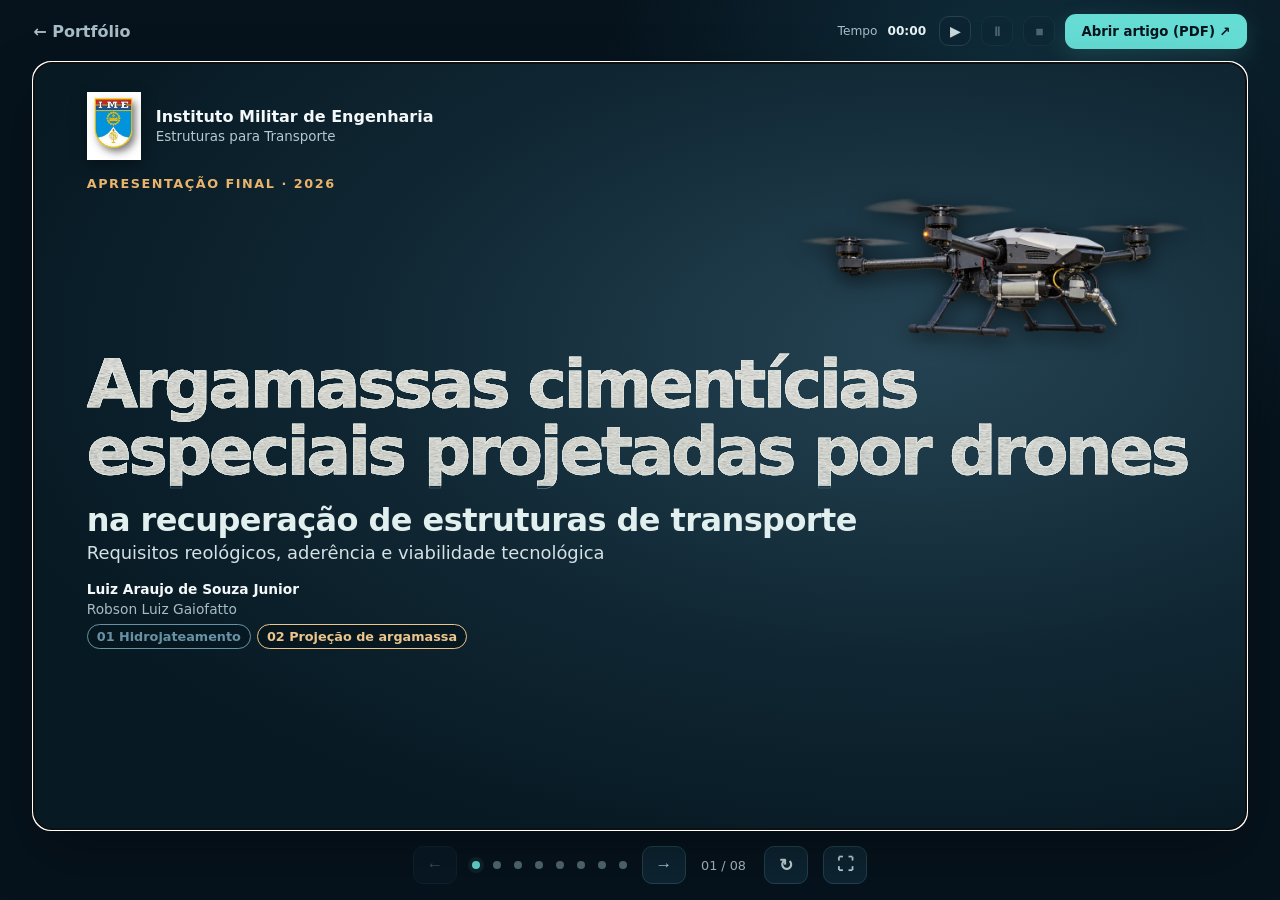
==== estruturas-para-transporte/index.html @ 8ff43df8 "Fit bridge example on projection screens" ====
<!doctype html>
<html lang="pt-BR">
<head>
  <meta charset="utf-8" />
  <meta name="viewport" content="width=device-width, initial-scale=1, viewport-fit=cover" />
  <meta name="theme-color" content="#06131d" />
  <meta name="description" content="Apresentação final da disciplina Estruturas para Transporte sobre argamassas cimentícias projetadas por drones." />
  <title>Argamassas projetadas por drones | IME</title>
  <link rel="stylesheet" href="styles.css" />
  <link rel="stylesheet" href="motion.css?v=5" />
  <link rel="stylesheet" href="cover-repair.css?v=4" />
  <link rel="stylesheet" href="system-flight.css?v=1" />
  <link rel="stylesheet" href="evidence-flow.css?v=2" />
  <link rel="stylesheet" href="evidence-couriers.css?v=2" />
  <link rel="stylesheet" href="maturity-flight.css?v=1" />
  <link rel="stylesheet" href="rheology-example.css?v=2" />
  <link rel="preload" as="image" href="concreto-texturas-v3.jpg" />
  <link rel="preload" as="image" href="drone-reparo-v3.png" />
</head>
<body>
  <a class="skip-link" href="#stage">Ir para a apresentação</a>

  <header class="topbar" aria-label="Barra da apresentação">
    <a class="portfolio-link" href="https://apresentacoes-doutorado.pages.dev/inicio" aria-label="Voltar ao portfólio">← Portfólio</a>
    <div class="topbar-actions">
      <div class="timer" aria-label="Cronômetro da apresentação">
        <span>Tempo</span>
        <strong id="timerValue">00:00</strong>
        <button id="timerPlay" class="icon-button" aria-label="Iniciar ou retomar cronômetro">▶</button>
        <button id="timerPause" class="icon-button" aria-label="Pausar cronômetro" disabled>Ⅱ</button>
        <button id="timerStop" class="icon-button" aria-label="Parar e zerar cronômetro" disabled>■</button>
      </div>
      <a class="primary-button pdf-top" href="artigo-aprovado.pdf" target="_blank" rel="noopener">Abrir artigo (PDF) ↗</a>
    </div>
  </header>

  <main id="stage" class="stage" aria-label="Apresentação final de Estruturas para Transporte">
    <section class="slide cover repair-cover repair-pending active" id="capa" data-title="Argamassas projetadas por drones" aria-labelledby="title-cover">
      <div class="cover-content">
        <div class="institution-row">
          <img src="ime.png" alt="Brasão do Instituto Militar de Engenharia" />
          <div><strong>Instituto Militar de Engenharia</strong><span>Estruturas para Transporte</span></div>
        </div>
        <p class="eyebrow">APRESENTAÇÃO FINAL · 2026</p>
        <div class="cover-treatment">
          <h1 class="repair-title" id="title-cover" aria-label="Argamassas cimentícias especiais projetadas por drones na recuperação de estruturas de transporte">Argam<span class="repair-bar-slot bar-a">ass</span>as cimen<span class="repair-bar-slot bar-b">tíc</span>ias especiais <em>projetadas por d<span class="repair-bar-slot bar-c">ron</span>es</em></h1>
          <div class="repair-title repair-clean" aria-hidden="true">Argam<span class="repair-bar-slot bar-a">ass</span>as cimen<span class="repair-bar-slot bar-b">tíc</span>ias especiais <em>projetadas por d<span class="repair-bar-slot bar-c">ron</span>es</em></div>
          <div class="repair-title repair-finish" aria-hidden="true">Argam<span class="repair-bar-slot bar-a">ass</span>as cimen<span class="repair-bar-slot bar-b">tíc</span>ias especiais <em>projetadas por d<span class="repair-bar-slot bar-c">ron</span>es</em></div>
          <div class="repair-title repair-rebar" aria-hidden="true">Argam<span class="repair-bar-slot bar-a">ass</span>as cimen<span class="repair-bar-slot bar-b">tíc</span>ias especiais <em>projetadas por d<span class="repair-bar-slot bar-c">ron</span>es</em></div>
          <div class="repair-flight" aria-hidden="true">
            <img src="drone-reparo-v3.png" alt="" width="1881" height="836" />
            <svg class="repair-spray spray-water" viewBox="0 0 100 100" preserveAspectRatio="none" focusable="false">
              <defs>
                <linearGradient id="jet-water" x2="65%" y2="100%">
                  <stop stop-color="#e7faff"/><stop offset=".65" stop-color="#71d9ff"/><stop offset="1" stop-color="#b1ecff" stop-opacity=".22"/>
                </linearGradient>
              </defs>
              <path d="M0 0 Q19 27 48 70 L81 94 Q62 87 39 96 Q17 42 0 0Z" fill="url(#jet-water)" opacity=".78"/>
              <path d="M0 0 Q21 36 50 78 M2 4 Q20 33 40 72 M3 4 Q29 42 59 80" fill="none" stroke="#e7faff" stroke-width="1.5" stroke-linecap="round"/>
              <g class="repair-mist" fill="#b1ecff">
                <circle cx="43" cy="77" r="2"/><circle cx="55" cy="84" r="3"/><circle cx="67" cy="86" r="2"/><circle cx="79" cy="83" r="1.4"/><circle cx="33" cy="88" r="1.8"/><circle cx="58" cy="96" r="2.1"/>
              </g>
            </svg>
            <svg class="repair-spray spray-mortar" viewBox="0 0 100 100" preserveAspectRatio="none" focusable="false">
              <defs>
                <linearGradient id="jet-mortar" x2="65%" y2="100%">
                  <stop stop-color="#c6b296"/><stop offset=".65" stop-color="#d8c6ab"/><stop offset="1" stop-color="#eee3d1" stop-opacity=".22"/>
                </linearGradient>
              </defs>
              <path d="M0 0 Q22 27 40 59 L77 99 Q57 91 37 98 Q24 53 0 0Z" fill="url(#jet-mortar)" opacity=".78"/>
              <path d="M1 2 Q18 29 39 73 M4 3 Q30 45 52 77" fill="none" stroke="#c6b296" stroke-width="1.5" stroke-linecap="round"/>
              <g class="repair-mist" fill="#eee3d1">
                <circle cx="43" cy="77" r="3"/><circle cx="55" cy="84" r="4"/><circle cx="67" cy="86" r="2"/><circle cx="79" cy="83" r="1.4"/><circle cx="33" cy="88" r="1.8"/><circle cx="58" cy="96" r="2.1"/>
              </g>
            </svg>
          </div>
        </div>
        <p class="cover-title-end">na recuperação de estruturas de transporte</p>
        <p class="deckline">Requisitos reológicos, aderência e viabilidade tecnológica</p>
        <div class="authors"><strong>Luiz Araujo de Souza Junior</strong><span>Robson Luiz Gaiofatto</span></div>
        <div class="repair-stages">
          <span class="repair-stage-water"><b>01</b> Hidrojateamento</span>
          <span class="repair-stage-mortar"><b>02</b> Projeção de argamassa</span>
        </div>
      </div>
    </section>

    <section class="slide" id="pergunta" data-title="A pergunta de engenharia" aria-labelledby="title-question">
      <div class="slide-inner split question-layout">
        <div class="copy-block">
          <p class="eyebrow">01 / PERGUNTA</p>
          <h2 id="title-question">O que a argamassa precisa fazer <em>durante e após a aplicação?</em></h2>
          <p class="lead">O material precisa atravessar o sistema, aderir ao concreto e permanecer estável depois da deposição.</p>
          <blockquote>Quais propriedades permitem projetar uma argamassa especial por drone em pontes, viadutos e túneis?</blockquote>
        </div>
        <div class="system-triad system-triad--delivery">
          <svg viewBox="0 -44 560 464" role="img" aria-labelledby="flight-title flight-description">
            <title id="flight-title">Sistema acoplado</title>
            <desc id="flight-description">O drone traz a argamassa, com reologia, coesão e aderência, e volta com o substrato, com preparo, umidade e rugosidade. Por fim, o drone assume a terceira posição, com carga, energia e controle. As setas ligam os três elementos.</desc>
            <defs>
              <marker id="coupling-arrow" markerWidth="7" markerHeight="7" refX="5.6" refY="3" orient="auto"><path d="M0 0 L6 3 L0 6Z" fill="#65ddd5"/></marker>
              <image id="courier-art" href="drone-reparo-v3.png" x="-95" y="-42" width="190" height="84"/>
              <radialGradient id="mortar-grain" cx=".33" cy=".25" r=".82"><stop stop-color="#ddd4bd"/><stop offset="1" stop-color="#7e7161"/></radialGradient>
            </defs>
            <g class="triad-links">
              <path class="connector" d="M192 112 Q280 63 365 112" marker-end="url(#coupling-arrow)"/>
              <path class="connector" d="M474 190 Q459 285 368 324" marker-end="url(#coupling-arrow)"/>
              <path class="connector" d="M193 324 Q111 298 100 190" marker-end="url(#coupling-arrow)"/>
            </g>
            <g class="triad-pass triad-pass-mortar" transform="translate(107 111)">
              <g class="triad-delivery">
                <g class="node">
                  <circle class="triad-disc" r="82"/>
                  <path d="M-23 -38 Q-22 -59 -4 -58 Q13 -62 22 -47 Q31 -33 14 -19 Q1 -9 -17 -22 Q-28 -26 -23 -38Z" fill="url(#mortar-grain)"/>
                  <path d="M-17 -39l5 4m11-13 5 5m7 10 3 3m-18 4 4-4" fill="none" stroke="#e2dac7" stroke-width="2" stroke-linecap="round" opacity=".8"/>
                  <text y="12">ARGAMASSA</text><text class="small" y="37">reologia · coesão</text><text class="small" y="58">aderência</text>
                </g>
                <g class="triad-courier">
                  <path class="triad-sling" d="M0 -88 L-13 -76 M0 -88 L13 -76"/>
                  <use href="#courier-art" y="-110"/>
                </g>
              </g>
            </g>
            <g class="triad-pass triad-pass-substrate" transform="translate(280 331)">
              <g class="triad-delivery">
                <g class="node">
                  <circle class="triad-disc" r="82"/>
                  <path d="M-31 -41 L8 -58 L33 -46 L-6 -28Z" fill="#a4b2b4"/><path d="M-31 -41 L-6 -28 L-6 -14 L-31 -26Z" fill="#566b72"/><path d="M-6 -28 L33 -46 L33 -32 L-6 -14Z" fill="#748890"/>
                  <path d="M-18 -39l9 3m10-12 8 4m-3 7 8-4" stroke="#d0d9d9" stroke-width="2" fill="none"/>
                  <text y="12">SUBSTRATO</text><text class="small" y="37">preparo · umidade</text><text class="small" y="58">rugosidade</text>
                </g>
                <g class="triad-courier">
                  <path class="triad-sling" d="M0 -88 L-13 -76 M0 -88 L13 -76"/>
                  <use href="#courier-art" y="-110"/>
                </g>
              </g>
            </g>
            <g class="triad-pass-drone" transform="translate(453 111)">
              <g class="node triad-drone-node">
                <circle class="triad-disc" r="82"/>
                <use href="#courier-art" transform="translate(0 -34) scale(-.6 .6)"/>
                <text y="12">DRONE</text><text class="small" y="37">carga · energia</text><text class="small" y="58">controle</text>
              </g>
              <g class="triad-final-arrival">
                <g transform="translate(0 -34)"><g class="triad-turn"><use href="#courier-art"/></g></g>
              </g>
            </g>
            <path class="triad-wing-trace" d="M410 68 Q379 70 350 111 L323 150" pathLength="1"/>
            <g class="triad-system" transform="translate(280 193)">
              <g class="triad-cycle">
                <path d="M-51 -29 A59 59 0 0 1 39 -44" marker-end="url(#coupling-arrow)"/>
                <path d="M51 -29 A59 59 0 0 1 19 56" marker-end="url(#coupling-arrow)"/>
                <path d="M0 59 A59 59 0 0 1 -58 -12" marker-end="url(#coupling-arrow)"/>
              </g>
              <text y="-3" class="center-label">SISTEMA</text><text y="20" class="center-small">ACOPLADO</text>
            </g>
          </svg>
          <div class="decision-note"><b>Qualificar o conjunto</b> de material, drone e substrato.</div>
        </div>
      </div>
    </section>

    <section class="slide" id="evidencias" data-title="As evidências usadas" aria-labelledby="title-evidence">
      <div class="slide-inner">
        <p class="eyebrow">02 / EVIDÊNCIAS</p>
        <h2 id="title-evidence">O que sustenta a resposta?</h2>
        <div class="evidence-flow">
          <section class="evidence-corpus" aria-labelledby="corpus-heading">
            <div class="corpus-header">
              <h3 id="corpus-heading"><strong>25</strong> estudos únicos</h3>
              <div class="evidence-period"><b>2015–2026</b><span>recorte prioritário</span></div>
            </div>
            <div class="evidence-groups">
              <div class="evidence-class evidence-eb1">
                <div class="evidence-docs" aria-hidden="true">
                  <i style="--tile:0;--entry-x:31px;--entry-y:-26px;--entry-angle:-18deg"></i><i style="--tile:1;--entry-x:21px;--entry-y:-35px;--entry-angle:-9deg"></i><i style="--tile:2;--entry-x:11px;--entry-y:-44px;--entry-angle:0deg"></i><i style="--tile:3;--entry-x:-11px;--entry-y:-26px;--entry-angle:9deg"></i><i style="--tile:4;--entry-x:-21px;--entry-y:-35px;--entry-angle:18deg"></i><i style="--tile:5;--entry-x:-31px;--entry-y:-44px;--entry-angle:-18deg"></i>
                  <i style="--tile:6;--entry-x:31px;--entry-y:-40px;--entry-angle:-9deg"></i><i style="--tile:7;--entry-x:21px;--entry-y:-49px;--entry-angle:0deg"></i><i style="--tile:8;--entry-x:11px;--entry-y:-58px;--entry-angle:9deg"></i><i style="--tile:9;--entry-x:-11px;--entry-y:-40px;--entry-angle:18deg"></i><i style="--tile:10;--entry-x:-21px;--entry-y:-49px;--entry-angle:-18deg"></i><i style="--tile:11;--entry-x:-31px;--entry-y:-58px;--entry-angle:-9deg"></i>
                  <i style="--tile:12;--entry-x:31px;--entry-y:-54px;--entry-angle:0deg"></i><i style="--tile:13;--entry-x:21px;--entry-y:-63px;--entry-angle:9deg"></i><i style="--tile:14;--entry-x:11px;--entry-y:-72px;--entry-angle:18deg"></i><i style="--tile:15;--entry-x:-11px;--entry-y:-54px;--entry-angle:-18deg"></i><i style="--tile:16;--entry-x:-21px;--entry-y:-63px;--entry-angle:-9deg"></i><i style="--tile:17;--entry-x:-31px;--entry-y:-72px;--entry-angle:0deg"></i>
                </div>
                <div class="evidence-class-label"><strong>18</strong> EB1</div>
                <p>Texto completo ou conteúdo suficiente para extração detalhada.</p>
              </div>
              <div class="evidence-class evidence-eb2">
                <div class="evidence-docs" aria-hidden="true">
                  <i style="--tile:18;--entry-x:17px;--entry-y:-26px;--entry-angle:-18deg"></i><i style="--tile:19;--entry-x:7px;--entry-y:-35px;--entry-angle:-9deg"></i><i style="--tile:20;--entry-x:-3px;--entry-y:-44px;--entry-angle:0deg"></i><i style="--tile:21;--entry-x:-25px;--entry-y:-26px;--entry-angle:9deg"></i>
                  <i style="--tile:22;--entry-x:21px;--entry-y:-49px;--entry-angle:18deg"></i><i style="--tile:23;--entry-x:11px;--entry-y:-58px;--entry-angle:-18deg"></i><i style="--tile:24;--entry-x:-11px;--entry-y:-40px;--entry-angle:-9deg"></i>
                </div>
                <div class="evidence-class-label"><strong>7</strong> EB2</div>
                <p>Metadados e resumo, usados como evidência complementar.</p>
              </div>
            </div>
            <p class="evidence-method">Revisão crítica estruturada</p>
          </section>
          <section class="evidence-synthesis" aria-labelledby="synthesis-heading">
            <h3 id="synthesis-heading">Cinco dimensões da síntese</h3>
            <ol class="evidence-dimensions">
              <li style="--step:0"><b>01</b><span>Estado fresco</span></li>
              <li style="--step:1"><b>02</b><span>Estado endurecido e durabilidade</span></li>
              <li style="--step:2"><b>03</b><span>Aderência e preparação do substrato</span></li>
              <li style="--step:3"><b>04</b><span>Plataforma, alimentação e controle</span></li>
              <li style="--step:4"><b>05</b><span>Segurança, inspeção e aceitação</span></li>
            </ol>
          </section>
          <div class="evidence-airspace" aria-hidden="true">
            <div class="evidence-aircraft evidence-aircraft-eb1">
              <img src="drone-reparo-v3.png" alt="" width="1881" height="836" />
              <span class="evidence-payload"></span>
              <svg class="evidence-jet" width="36" height="28" viewBox="0 0 36 28" focusable="false">
                <path d="M36 0 Q23 11 3 23 L0 28 L12 26 Q24 15 36 0Z" fill="#65ddd5" opacity=".67"/>
                <path d="M36 0 Q22 14 5 25" fill="none" stroke="#c7fff5" stroke-width="1.5"/>
                <circle cx="2" cy="24" r="1.6" fill="#9cf3e9"/>
                <circle cx="13" cy="27" r="1.2" fill="#9cf3e9"/>
              </svg>
            </div>
            <div class="evidence-aircraft evidence-aircraft-eb2">
              <img src="drone-reparo-v3.png" alt="" width="1881" height="836" />
              <span class="evidence-payload"></span>
            </div>
          </div>
        </div>
      </div>
    </section>

    <section class="slide" id="maturidade" data-title="Onde a tecnologia já faz sentido" aria-labelledby="title-maturity">
      <div class="slide-inner">
        <p class="eyebrow">03 / RESULTADO PRINCIPAL</p>
        <h2 id="title-maturity">A viabilidade depende da <em>função do reparo</em></h2>
        <div class="maturity-layout">
          <div class="maturity-scale" aria-label="Maturidade estimada por aplicação">
            <div class="maturity-row mature" style="--spray-start:.65s;--spray-time:.9s"><span>Proteção superficial</span><div class="band"><i style="--start:75%;--end:100%"></i></div><b>M3–M4</b><small>alto potencial</small></div>
            <div class="maturity-row" style="--spray-start:2.2s;--spray-time:.3s"><span>Selagem localizada</span><div class="band"><i class="point-level" style="--start:50%;--end:50%"></i></div><b>M2</b><small>moderado a alto</small></div>
            <div class="maturity-row recommended" style="--spray-start:3.08s;--spray-time:.3s"><span>Revestimento cimentício delgado</span><div class="band"><i class="point-level" style="--start:50%;--end:50%"></i></div><b>M2</b><small>demonstrador recomendado</small></div>
            <div class="maturity-row warning" style="--spray-start:4.15s;--spray-time:.9s"><span>Recomposição de cobrimento</span><div class="band"><i style="--start:25%;--end:50%"></i></div><b>M1–M2</b><small>viabilidade condicionada</small></div>
            <div class="maturity-row danger" style="--spray-start:5.9s;--spray-time:.9s"><span>Reparo com função estrutural</span><div class="band"><i style="--start:0%;--end:25%"></i></div><b>M0–M1</b><small>exige validação</small></div>
            <div class="scale-labels" aria-hidden="true"><div class="ticks"><span>M0</span><span>M1</span><span>M2</span><span>M3</span><span>M4</span></div></div>
            <div class="maturity-airspace" aria-hidden="true">
              <div class="maturity-aircraft">
                <img src="drone-reparo-v3.png" alt="" width="1881" height="836" />
                <svg class="maturity-jet" width="31" height="24" viewBox="0 0 31 24" focusable="false">
                  <path d="M0 0 Q11 7 20 15 L31 23 Q23 23 20 24 Q13 15 0 0Z" fill="currentColor" opacity=".7"/>
                  <path d="M0 0 Q10 8 25 21" fill="none" stroke="#e3fff9" stroke-width="1.2" opacity=".86"/>
                  <circle cx="26" cy="21" r="1.4" fill="currentColor"/><circle cx="29" cy="24" r="1.1" fill="currentColor"/>
                </svg>
              </div>
            </div>
          </div>
          <div class="decision-card">
            <span class="mini-label">DECISÃO DE ENGENHARIA</span>
            <h3>Começar por camadas delgadas</h3>
            <p>Elas testam reologia, deposição, espessura e aderência sem atribuir função estrutural antes da validação.</p>
            <div class="not-found"><span>A revisão não encontrou caso em OAE em serviço com interface qualificada e desempenho de longo prazo documentado.</span></div>
          </div>
        </div>
        <div class="slide-foot"><span class="source-tag real">Síntese do artigo · M0 a M4</span><span>Maturidade estimada, não TRL formal</span></div>
      </div>
    </section>

    <section class="slide" id="material" data-title="A janela do material" aria-labelledby="title-material">
      <div class="slide-inner material-explainer">
        <p class="eyebrow">04 / MATERIAL</p>
        <h2 id="title-material">Escoar no bico. <em>Manter a camada na ponte.</em></h2>
        <p class="rheology-lead">Um exemplo de aplicação na face inferior do tabuleiro.</p>

        <div class="rheology-steps">
          <article class="rheology-step">
            <header class="rheology-step-heading">
              <span class="rheology-stage">01</span>
              <h3>No tubo e no bico</h3>
            </header>
            <p class="rheology-step-copy">Quando as camadas da mistura deslizam mais depressa umas sobre as outras, a viscosidade aparente cai. É o comportamento <strong>pseudoplástico</strong>.</p>
            <figure class="rheology-figure">
              <svg viewBox="0 0 500 210" role="img" aria-label="Curva ilustrativa. A viscosidade aparente diminui à medida que aumenta a taxa de cisalhamento.">
                <path d="M68 19V165H466" class="axis"/>
                <path d="M68 45H466M68 85H466M68 125H466" fill="none" stroke="#24414b" stroke-width="1" stroke-dasharray="4 5"/>
                <path d="M86 34 C135 41 166 78 215 104 S361 141 441 147" class="curve" pathLength="1"/>
                <text x="268" y="193" text-anchor="middle" class="axis-label">Taxa de cisalhamento</text>
                <text x="24" y="94" transform="rotate(-90 24 94)" text-anchor="middle" class="axis-label">Viscosidade aparente</text>
                <text x="455" y="114" text-anchor="end" class="plot-label">Escoa com mais facilidade</text>
              </svg>
              <figcaption class="rheology-caption">Tendência durante o bombeamento</figcaption>
            </figure>
          </article>

          <article class="rheology-step">
            <header class="rheology-step-heading">
              <span class="rheology-stage">02</span>
              <h3>Na face inferior da ponte</h3>
            </header>
            <p class="rheology-step-copy">Depois da deposição, o cisalhamento cai. A argamassa recupera consistência e resiste ao escorrimento. É a <strong>recuperação tixotrópica</strong>.</p>
            <figure class="rheology-figure">
              <svg viewBox="0 0 500 210" role="img" aria-label="Corte esquemático de uma ponte. O bico aplica argamassa para cima e a camada permanece na face inferior do tabuleiro.">
                <defs>
                  <pattern id="bridge-aggregate" width="34" height="25" patternUnits="userSpaceOnUse">
                    <path d="m5 5 3-1 2 2-2 3-3-1zm14 8 4-2 3 2-2 3-4-1zm10-9 2 1-1 3-2-1z" fill="#a2adb0" opacity=".38"/>
                    <circle cx="10" cy="19" r="1.3" fill="#354c55"/><circle cx="32" cy="20" r="1.8" fill="#354c55"/>
                  </pattern>
                  <linearGradient id="bridge-jet" x1="0" y1="1" x2="1" y2="0">
                    <stop stop-color="#e8c289" stop-opacity=".35"/><stop offset="1" stop-color="#f2ca8d" stop-opacity=".76"/>
                  </linearGradient>
                </defs>
                <path d="M46 32H454V88H46Z" fill="#65777e" stroke="#a9b5b8" stroke-width="1.5"/>
                <path d="M46 32H454V88H46Z" fill="url(#bridge-aggregate)"/>
                <path d="M46 88H454" stroke="#bed0d3" stroke-width="2"/>
                <text x="250" y="64" text-anchor="middle" fill="#fff" font-weight="750" font-size="17">Tabuleiro da ponte</text>

                <g class="bridge-spray">
                  <path d="M167 157 Q204 122 238 95 L319 95 Q251 112 167 157Z" fill="url(#bridge-jet)"/>
                  <path d="M167 157 264 94M169 156 282 95M171 155 248 96" fill="none" stroke="#e9c58f" stroke-width="1.5" stroke-linecap="round"/>
                  <g fill="#f1d3a6"><circle cx="234" cy="105" r="2"/><circle cx="253" cy="102" r="2.4"/><circle cx="289" cy="101" r="1.8"/><circle cx="300" cy="108" r="1.5"/></g>
                </g>
                <path class="bridge-coat" d="M237 93H352" pathLength="1" fill="none" stroke="#e7b671" stroke-width="9" stroke-linecap="round"/>
                <path d="M71 193 124 164 151 169 104 195Z" fill="#4f646d" stroke="#78919b" stroke-width="1.5"/>
                <path d="m121 165 27-15 22 6-19 14z" fill="#c2d2d6" stroke="#75909a" stroke-width="1.5"/>
                <text x="83" y="154" text-anchor="middle" fill="#b4cbd2" font-size="16">Bico</text>
                <path d="M342 101v31h18" fill="none" stroke="#e7b671" stroke-width="1.5"/>
                <text x="365" y="136" fill="#f0cd99" font-size="16" font-weight="700">Camada</text>
              </svg>
              <figcaption class="rheology-caption">Camada delgada na face inferior do tabuleiro</figcaption>
            </figure>
          </article>
        </div>

        <div class="rheology-references">
          <div class="rheology-reference-heading">
            <b>Referências de ensaio</b>
            <span>O desempenho depende da argamassa, da bomba, do tubo e do bico.</span>
          </div>
          <div class="rheology-values">
            <div><b>0,33–0,47</b><span>água/aglomerante · Dams et al. (2023)</span></div>
            <div><b>≈ 1.700 kg/m³</b><span>massa específica · Dams et al. (2024)</span></div>
            <div><b>≈ 1,1 kPa</b><span>tensão de escoamento · Dams et al. (2024)</span></div>
          </div>
        </div>
      </div>
    </section>

    <section class="slide" id="sistema" data-title="Como seria o sistema" aria-labelledby="title-system">
      <div class="slide-inner">
        <p class="eyebrow">05 / ARQUITETURA PROPOSTA</p>
        <h2 id="title-system">O reparo é uma <em>cadeia controlada</em></h2>
        <div class="architecture" aria-label="Arquitetura de referência proposta no artigo">
          <div class="arch-node focus-first"><span>01</span><svg viewBox="0 0 100 70"><path d="M20 35h60M32 35 15 18m53 17 17-17M32 35 15 52m53-17 17 17"/><ellipse cx="14" cy="17" rx="13" ry="4"/><ellipse cx="86" cy="17" rx="13" ry="4"/><ellipse cx="14" cy="53" rx="13" ry="4"/><ellipse cx="86" cy="53" rx="13" ry="4"/><rect x="38" y="24" width="24" height="22" rx="5"/></svg><b>Multirrotor</b><small>VLOS · operador no circuito</small></div>
          <div class="arch-arrow">→</div>
          <div class="arch-node"><span>02</span><svg viewBox="0 0 100 70"><rect x="24" y="12" width="52" height="46" rx="9"/><path d="M35 26h30M35 36h30M35 46h18"/></svg><b>Cartucho selado</b><small>pequeno volume embarcado</small></div>
          <div class="arch-arrow">→</div>
          <div class="arch-node"><span>03</span><svg viewBox="0 0 100 70"><path d="M15 50 65 18M55 18h24v24M65 42l18 10"/><circle cx="84" cy="53" r="5"/></svg><b>Extrusão</b><small>bomba de deslocamento positivo</small></div>
          <div class="arch-arrow">→</div>
          <div class="arch-node"><span>04</span><svg viewBox="0 0 100 70"><path d="M18 55h64M30 55V18h40v37M42 55V30h16v25"/><path d="M10 24h18m44 0h18"/></svg><b>Sensor + controle</b><small>distância e orientação</small></div>
        </div>
        <div class="process-window">
          <span>distância</span><span>ângulo</span><span>velocidade</span><span>vazão/pressão</span><span>vento</span><span>downwash</span>
        </div>
        <div class="system-bottom">
          <div class="disturbance"><b>Interromper automaticamente</b><span>perda de posição · obstrução · queda de pressão · aproximação indevida</span></div>
          <span class="source-tag proposed">Arquitetura de referência proposta pelo artigo</span>
        </div>
      </div>
    </section>

    <section class="slide" id="aceitacao" data-title="Voo autorizado não é reparo aceito" aria-labelledby="title-acceptance">
      <div class="slide-inner">
        <p class="eyebrow">06 / ACEITAÇÃO</p>
        <h2 id="title-acceptance">Voo autorizado <em>≠</em> reparo aceito</h2>
        <div class="acceptance-layout">
          <div class="gate-line" aria-label="Protocolo de aceitação H0 a H8">
            <div class="gate focus-first"><b>H0</b><span>Diagnóstico</span></div><i></i>
            <div class="gate"><b>H1</b><span>Material</span></div><i></i>
            <div class="gate"><b>H2</b><span>Substrato</span></div><i></i>
            <div class="gate"><b>H3</b><span>Sistema aéreo</span></div><i></i>
            <div class="gate"><b>H4</b><span>Painel</span></div><i></i>
            <div class="gate flight"><b>H5</b><span>Autorizações</span></div><i></i>
            <div class="gate"><b>H6</b><span>Execução</span></div><i></i>
            <div class="gate product"><b>H7</b><span>Produto</span></div><i></i>
            <div class="gate"><b>H8</b><span>Encerramento</span></div>
          </div>
          <div class="acceptance-cards">
            <article class="flight-card"><span>H5 · AERONÁUTICA</span><b>Pode voar?</b><p>Espaço aéreo, área, equipe e análise de risco liberados.</p></article>
            <div class="not-equal">≠</div>
            <article class="engineering-card"><span>H7 · ENGENHARIA</span><b>O reparo funciona?</b><p>Continuidade, espessura, cura, aderência e acabamento aceitos.</p></article>
          </div>
        </div>
        <div class="norms">DNIT 087/2006-ES · DNIT 010/2024-PRO · ABNT NBR 6118:2026 · ISO 16311:2024 · RBAC 100/2026 · ICA 100-40:2026</div>
        <div class="slide-foot"><span class="source-tag proposed">Protocolo H0–H8 proposto pelo artigo</span><span>Lacuna principal: integração procedimental</span></div>
      </div>
    </section>

    <section class="slide conclusion" id="conclusao" data-title="Síntese para decisão" aria-labelledby="title-end">
      <div class="conclusion-art" aria-hidden="true">
        <svg viewBox="0 0 860 620" preserveAspectRatio="xMaxYMid slice" role="img" aria-label="Corte ilustrativo de um painel com uma camada delgada aplicada e pontos de verificação">
          <defs><linearGradient id="endbg" x1="0" x2="1" y1="0" y2="1"><stop stop-color="#163847"/><stop offset="1" stop-color="#071923"/></linearGradient></defs>
          <rect width="860" height="620" fill="url(#endbg)"/>
          <path d="M410 170 705 113 824 193 525 257Z" fill="#81939a"/>
          <path d="M410 170 525 257 525 430 410 340Z" fill="#3a535e"/>
          <path d="M525 257 824 193 824 358 525 430Z" fill="#586b75"/>
          <g class="applied-patch">
            <path d="M557 278 794 225 794 337 557 393Z" fill="#be813b"/>
            <path d="M557 278 794 225 794 337 557 393Z" fill="none" stroke="#f2bd73" stroke-width="5"/>
            <g fill="#a4eee7" stroke="#123643" stroke-width="5"><circle cx="600" cy="323" r="13"/><circle cx="676" cy="306" r="13"/><circle cx="752" cy="289" r="13"/></g>
          </g>
          <path d="M676 321v140h121" fill="none" stroke="#7cded7" stroke-width="3" stroke-dasharray="8 7"/>
          <text x="796" y="485" fill="#b8d9df" font-family="system-ui" font-size="18" text-anchor="end">Verificar aderência e espessura</text>
        </svg>
      </div>
      <div class="conclusion-shade"></div>
      <div class="conclusion-content">
        <p class="eyebrow">07 / SÍNTESE</p>
        <h2 id="title-end">O primeiro ensaio é com <em>revestimento delgado</em></h2>
        <ul class="takeaways">
          <li><b>Começar</b><span>por revestimentos cimentícios delgados em painéis verticais e intradorsos.</span></li>
          <li><b>Qualificar</b><span>material, equipamento, substrato e processo como um único sistema.</span></li>
          <li><b>Avançar</b><span>somente com aderência, estabilidade, durabilidade, repetibilidade e segurança comprovadas.</span></li>
        </ul>
        <p class="closing-line">O acesso aéreo pode reduzir a exposição humana. Os ensaios do produto aplicado orientam a aceitação.</p>
        <a class="primary-button" href="artigo-aprovado.pdf" target="_blank" rel="noopener">Ler artigo aprovado (PDF) ↗</a>
        <span class="source-tag cover-tag">Ilustração conceitual · conclusão do artigo</span>
      </div>
    </section>
  </main>

  <nav class="controls" aria-label="Controles da apresentação">
    <button id="previous" class="nav-button" aria-label="Slide anterior">←</button>
    <div id="markers" class="markers" aria-label="Escolher slide"></div>
    <button id="next" class="nav-button" aria-label="Próximo slide">→</button>
    <span id="counter" class="counter" aria-live="polite">01 / 08</span>
    <button id="replay" class="nav-button" aria-label="Repetir animações" title="Repetir animações (R)">↻</button>
    <button id="fullscreen" class="nav-button" aria-label="Tela cheia" title="Tela cheia (F)">⛶</button>
  </nav>

  <script src="app.js?v=6"></script>
</body>
</html>
---- estruturas-para-transporte/styles.css ----
:root{--bg:#06131d;--panel:#0b2230;--panel2:#0e2a38;--line:#244250;--text:#f4f8f9;--muted:#a9bdc6;--teal:#65ddd5;--teal2:#a0f0e9;--gold:#eab46b;--orange:#d8863b;--red:#ef6b65;--blue:#69a9e8;--purple:#b193ea;--shadow:0 24px 60px rgba(0,0,0,.32)}
*{box-sizing:border-box}html{background:var(--bg);scroll-behavior:smooth}body{margin:0;min-height:100dvh;background:radial-gradient(circle at 80% 10%,#102e3c 0,transparent 32%),var(--bg);color:var(--text);font-family:Inter,ui-sans-serif,system-ui,-apple-system,BlinkMacSystemFont,"Segoe UI",sans-serif;overflow-x:hidden}.skip-link{position:fixed;left:-9999px;top:8px;background:#fff;color:#000;padding:.7rem 1rem;z-index:999}.skip-link:focus{left:8px}.topbar{height:62px;max-width:1500px;margin:auto;display:flex;align-items:center;justify-content:space-between;padding:0 28px;color:var(--muted)}.portfolio-link{color:var(--muted);text-decoration:none;font-weight:700}.portfolio-link:hover{color:#fff}.topbar-actions,.timer{display:flex;align-items:center;gap:10px}.timer{font-size:.76rem}.timer strong{font-variant-numeric:tabular-nums;color:#e8f2f4;min-width:42px}.icon-button,.nav-button{border:1px solid var(--line);background:#0d2533;color:#c7d7dc;border-radius:10px;cursor:pointer;font-weight:800}.icon-button{width:32px;height:30px}.icon-button:disabled{opacity:.35;cursor:not-allowed}.primary-button{display:inline-flex;align-items:center;justify-content:center;background:var(--teal);color:#06151d;text-decoration:none;font-weight:850;border-radius:11px;padding:12px 18px;box-shadow:0 8px 25px rgba(101,221,213,.16);transition:.2s transform,.2s background}.primary-button:hover{transform:translateY(-2px);background:var(--teal2)}.pdf-top{font-size:.83rem;padding:10px 16px}.stage{width:min(95vw,1450px);margin:0 auto}.slide{position:relative;display:none;aspect-ratio:16/9;min-height:min(760px,calc(100dvh - 132px));max-height:850px;overflow:hidden;border:1px solid var(--line);border-radius:18px;background:linear-gradient(145deg,var(--panel),#081b26);box-shadow:var(--shadow)}.slide.active{display:block}.slide-inner{height:100%;padding:6.2% 5%;display:flex;flex-direction:column}.split{display:grid;grid-template-columns:1fr 1fr;gap:5%;align-items:center}.eyebrow{margin:0 0 16px;color:var(--gold);font-size:clamp(.68rem,1vw,.94rem);font-weight:900;letter-spacing:.12em}.slide h2{margin:0;color:#fff;font-size:clamp(2rem,4vw,4.5rem);line-height:1.02;letter-spacing:-.045em;max-width:1050px}.slide h2 em,.cover h1 em,.conclusion h2 em{font-style:normal;color:var(--teal)}.lead{font-size:clamp(1.05rem,1.55vw,1.5rem);line-height:1.45;color:#d4e1e5;max-width:700px}.source-tag{display:inline-flex;align-items:center;align-self:flex-start;border:1px solid #355362;border-radius:100px;padding:6px 10px;color:#a9c0c9;font-size:.72rem;letter-spacing:.03em}.source-tag.real{border-color:#2f7f77;color:#8ce2da}.source-tag.evidence{border-color:#8b6e3f;color:#e8c890}.source-tag.proposed{border-color:#536d9a;color:#a9c8ef}.slide-foot{margin-top:auto;padding-top:16px;border-top:1px solid var(--line);display:flex;justify-content:space-between;align-items:center;color:#8ca5af;font-size:.75rem}.controls{height:70px;display:flex;align-items:center;justify-content:center;gap:15px}.nav-button{width:44px;height:38px;font-size:1.05rem}.nav-button:hover:not(:disabled){border-color:var(--teal);color:var(--teal)}.nav-button:disabled{opacity:.28;cursor:not-allowed}.markers{display:flex;gap:13px}.markers button{width:8px;height:8px;border:0;padding:0;border-radius:50%;background:#67808b;opacity:.7;cursor:pointer}.markers button.active{background:var(--teal);opacity:1;box-shadow:0 0 0 4px rgba(101,221,213,.08)}.counter{font-size:.8rem;color:#a9bec6;min-width:48px;font-variant-numeric:tabular-nums}
/* Cover */.cover{background:#0a1c27}.cover-visual,.cover-shade,.conclusion-art,.conclusion-shade{position:absolute;inset:0}.cover-visual svg,.conclusion-art svg{width:100%;height:100%;object-fit:cover}.cover-shade{background:linear-gradient(90deg,rgba(5,19,28,.98) 0%,rgba(5,19,28,.93) 40%,rgba(5,19,28,.22) 72%,rgba(5,19,28,.12) 100%)}.cover-content{position:relative;z-index:2;height:100%;padding:5% 5%;display:flex;flex-direction:column;align-items:flex-start}.institution-row{display:flex;align-items:center;gap:15px;margin-bottom:auto}.institution-row img{width:54px;height:auto;filter:drop-shadow(0 5px 8px rgba(0,0,0,.35))}.institution-row div{display:flex;flex-direction:column;gap:3px}.institution-row strong{font-size:1rem}.institution-row span{color:#b5c8cf;font-size:.84rem}.cover h1{font-size:clamp(2.7rem,5.5vw,6.2rem);line-height:.96;letter-spacing:-.055em;max-width:900px;margin:0 0 15px}.subtitle{font-size:clamp(1.25rem,2vw,2rem);font-weight:850;margin:0 0 6px}.deckline{font-size:clamp(.95rem,1.4vw,1.35rem);max-width:620px;margin:0 0 5%;color:#d4e1e5}.authors{display:flex;flex-direction:column;gap:4px;font-size:.86rem}.authors span{color:#a7bdc5}.cover-tag{position:absolute;right:3%;bottom:3%;border-color:rgba(255,255,255,.18);color:rgba(255,255,255,.55)}
/* Question */.question-layout blockquote{margin:26px 0;padding:18px 0 18px 18px;border-left:4px solid var(--teal);font-size:clamp(1.1rem,1.7vw,1.65rem);line-height:1.35;color:#fff;font-weight:680}.system-triad{position:relative;height:88%;border:1px solid var(--line);background:radial-gradient(circle at 50% 48%,rgba(101,221,213,.1),transparent 35%),#081b25;border-radius:16px;padding:15px}.system-triad svg{width:100%;height:calc(100% - 40px)}.orbit{fill:none;stroke:#284b59;stroke-width:2;stroke-dasharray:8 12}.node circle{fill:#102c39;stroke:#3a6975;stroke-width:2}.node text{fill:#fff;text-anchor:middle;font-size:17px;font-weight:900}.node text.small{fill:#a9c0c9;font-size:13px;font-weight:500}.connector{fill:none;stroke:#65ddd5;stroke-width:2.5;opacity:.6}.center-label{fill:#65ddd5;font-size:24px;font-weight:900}.center-small{fill:#a9c0c9;font-size:16px}.decision-note{text-align:center;font-size:.9rem;color:#b9ccd2}.decision-note b{color:var(--teal)}
/* Evidence */.evidence-grid{flex:1;display:grid;grid-template-columns:1.15fr .85fr 1.2fr;grid-template-rows:1fr .42fr;gap:18px;margin-top:28px}.metric-panel,.period-panel,.dimension-list,.scope-note{border:1px solid var(--line);border-radius:15px;background:#081b25}.metric-panel{grid-row:1/3;padding:30px;display:flex;flex-direction:column;justify-content:center}.big-number{font-size:clamp(5rem,11vw,10rem);font-weight:950;line-height:.8;color:var(--teal);letter-spacing:-.07em}.metric-label{font-size:1.25rem;font-weight:850;margin:12px 0 26px}.metric-panel p{font-size:.82rem;color:#9ab2bb;max-width:360px}.stacked-bar{display:flex;height:42px;border-radius:10px;overflow:hidden;background:#102a36}.stacked-bar span{width:var(--w);display:flex;align-items:center;justify-content:center;font-weight:900;font-size:.85rem}.stacked-bar span:first-child{background:var(--teal);color:#06202a}.stacked-bar span:last-child{background:var(--purple);color:#120b20}.period-panel{padding:22px;display:grid;grid-template-columns:auto 1fr auto;align-items:center;gap:12px;font-size:1.4rem;font-weight:900}.period-panel small{grid-column:1/4;color:#92abb5;font-size:.78rem;font-weight:600}.period-line{height:4px;background:#284553;position:relative}.period-line i{position:absolute;left:0;right:0;top:-2px;height:8px;background:linear-gradient(90deg,var(--gold),var(--teal));border-radius:20px}.dimension-list{grid-column:3;grid-row:1/3;margin:0;padding:20px;list-style:none;display:grid;gap:6px}.dimension-list li{display:flex;align-items:center;gap:13px;padding:9px;border-bottom:1px solid #1d3845}.dimension-list li:last-child{border:0}.dimension-list b{color:var(--teal);font-size:.78rem}.dimension-list span{font-weight:780}.scope-note{padding:17px 20px;display:flex;flex-direction:column;justify-content:center}.scope-note strong{color:var(--gold)}.scope-note span{color:#9ab2bb;font-size:.8rem;margin-top:4px}
/* Maturity */.maturity-layout{flex:1;display:grid;grid-template-columns:1.55fr .75fr;gap:28px;margin-top:26px}.maturity-scale{display:flex;flex-direction:column;justify-content:center;position:relative}.maturity-row{display:grid;grid-template-columns:210px 1fr 66px 125px;gap:12px;align-items:center;padding:13px 12px;border-bottom:1px solid #1d3a47;color:#dce8ea}.maturity-row>span{font-weight:760}.maturity-row b{font-size:1rem;color:var(--teal)}.maturity-row small{color:#8fa9b2}.maturity-row .band{height:13px;position:relative;background:repeating-linear-gradient(90deg,#193744 0,#193744 calc(20% - 1px),#36515c 20%);border-radius:12px}.maturity-row .band i{position:absolute;left:var(--start);width:calc(var(--end) - var(--start));top:0;bottom:0;border-radius:12px;background:linear-gradient(90deg,#3a9b8d,var(--teal))}.maturity-row.warning .band i{background:linear-gradient(90deg,var(--gold),#dd8a3e)}.maturity-row.warning b{color:var(--gold)}.maturity-row.danger .band i{background:linear-gradient(90deg,#b94e50,var(--red))}.maturity-row.danger b{color:var(--red)}.maturity-row.recommended{background:rgba(101,221,213,.07);border:1px solid rgba(101,221,213,.36);border-radius:12px}.scale-labels{display:grid;grid-template-columns:210px repeat(5,1fr) 203px;margin-top:8px;color:#718d99;font-size:.68rem}.scale-labels span:first-child{grid-column:2}.decision-card{align-self:stretch;border:1px solid #3e5d6b;border-radius:16px;background:linear-gradient(155deg,#102e3b,#091e29);padding:28px;display:flex;flex-direction:column;justify-content:center}.mini-label{color:var(--gold);font-size:.7rem;font-weight:900;letter-spacing:.12em}.decision-card h3{font-size:clamp(1.7rem,2.6vw,2.8rem);line-height:1.05;margin:12px 0;color:#fff}.decision-card p{color:#b8cad0;line-height:1.45}.not-found{margin-top:18px;padding-top:18px;border-top:1px solid #284653;display:flex;gap:14px;align-items:center}.not-found strong{font-size:3rem;color:var(--red)}.not-found span{font-size:.78rem;color:#9eb4bc}
/* Material */.material-layout{grid-template-columns:.92fr 1.08fr}.state-cards{display:grid;grid-template-columns:1fr 1fr;gap:12px;margin:25px 0}.state-cards article{border:1px solid var(--line);background:#0a202b;border-radius:13px;padding:18px}.state-cards span{color:#91aab4;font-size:.74rem}.state-cards b{display:block;color:var(--teal);font-size:1.1rem;margin:7px 0}.state-cards p{margin:0;color:#b3c5ca;font-size:.82rem;line-height:1.35}.caution{border-left:3px solid var(--gold);padding-left:13px;color:#f0d3a4;font-weight:750;max-width:560px}.rheology-panel{height:84%;border:1px solid var(--line);border-radius:16px;background:#081b25;padding:24px;display:flex;flex-direction:column}.rheology-panel svg{width:100%;height:55%}.axis{fill:none;stroke:#718e9a;stroke-width:2}.axis-label{fill:#8fa8b1;font-size:14px}.curve{fill:none;stroke:#65ddd5;stroke-width:8;stroke-linecap:round}.point{fill:#eab46b;stroke:#081b25;stroke-width:4}.plot-label{fill:#e5eff1;font-size:15px;font-weight:800}.numbers{display:grid;grid-template-columns:repeat(3,1fr);gap:10px;margin:auto 0 14px}.numbers div{border-top:1px solid #2e4a57;padding-top:12px}.numbers b{display:block;font-size:clamp(1rem,1.6vw,1.5rem);color:#fff}.numbers span{font-size:.72rem;color:#8fa8b1}
/* Architecture */.architecture{display:grid;grid-template-columns:1fr auto 1fr auto 1fr auto 1fr;gap:12px;align-items:center;margin:38px 0 26px}.arch-node{min-height:225px;border:1px solid var(--line);border-radius:15px;background:#081c26;padding:16px;display:flex;flex-direction:column;align-items:center;justify-content:center;text-align:center}.arch-node>span{align-self:flex-start;color:var(--teal);font-weight:900;font-size:.75rem}.arch-node svg{width:90px;height:75px;stroke:#8ce9e2;fill:none;stroke-width:3;margin:5px}.arch-node b{font-size:1.05rem}.arch-node small{color:#8fa8b2;margin-top:6px}.arch-arrow{font-size:1.8rem;color:#4e717e}.process-window{display:flex;justify-content:center;flex-wrap:wrap;gap:9px}.process-window span{border:1px solid #355361;background:#102a36;border-radius:100px;padding:8px 14px;color:#c5d5da;font-size:.78rem}.process-window span:first-child{border-color:var(--teal);color:var(--teal)}.system-bottom{margin-top:auto;display:flex;align-items:end;justify-content:space-between;gap:25px}.disturbance{display:flex;flex-direction:column;border-left:3px solid var(--red);padding-left:13px}.disturbance b{font-size:.9rem}.disturbance span{color:#98afb7;font-size:.75rem;margin-top:3px}
/* Acceptance */.acceptance-layout{flex:1;display:flex;flex-direction:column;justify-content:center;gap:34px}.gate-line{display:flex;align-items:flex-start}.gate{width:105px;display:flex;flex-direction:column;align-items:center;text-align:center}.gate b{width:54px;height:54px;border-radius:50%;display:grid;place-items:center;background:#0f2c38;border:2px solid #3b5e6b;color:#cce0e4}.gate span{font-size:.7rem;color:#9db4bc;margin-top:8px}.gate-line>i{flex:1;height:2px;background:#345361;margin-top:26px}.gate.flight b{border-color:var(--blue);color:var(--blue)}.gate.product b{border-color:var(--teal);background:rgba(101,221,213,.1);color:var(--teal)}.acceptance-cards{display:grid;grid-template-columns:1fr auto 1fr;gap:22px;align-items:center}.acceptance-cards article{border:1px solid var(--line);border-radius:15px;padding:22px 25px;background:#081b25}.acceptance-cards article span{font-size:.7rem;font-weight:900;letter-spacing:.1em}.acceptance-cards article b{display:block;font-size:1.5rem;margin:8px 0}.acceptance-cards article p{margin:0;color:#a5bac2;font-size:.85rem}.flight-card span,.flight-card b{color:var(--blue)}.engineering-card span,.engineering-card b{color:var(--teal)}.not-equal{font-size:2.5rem;font-weight:950;color:var(--gold)}.norms{text-align:center;color:#77939e;font-size:.67rem;margin-top:5px}
/* Conclusion */.conclusion{background:#081923}.conclusion-shade{background:linear-gradient(90deg,rgba(5,18,27,.98) 0%,rgba(5,18,27,.92) 49%,rgba(5,18,27,.18) 74%,rgba(5,18,27,.08))}.conclusion-content{position:relative;z-index:2;width:60%;height:100%;padding:6% 5%;display:flex;flex-direction:column;align-items:flex-start}.conclusion h2{font-size:clamp(2.6rem,5vw,5.6rem);line-height:.98;letter-spacing:-.055em;margin:0 0 24px}.takeaways{list-style:none;margin:0;padding:0;width:100%;max-width:700px}.takeaways li{display:grid;grid-template-columns:105px 1fr;gap:15px;border-top:1px solid #2b4551;padding:12px 0}.takeaways b{color:var(--teal)}.takeaways span{color:#d1dfe2}.closing-line{font-size:clamp(1rem,1.35vw,1.25rem);font-weight:800;color:#fff;margin:20px 0}.conclusion .primary-button{margin-top:auto}
/* Animations */.active .focus-first{animation:focusPulse 1.4s ease .55s both}.active .arch-node,.active .dimension-list li,.active .takeaways li{animation:rise .45s ease both}.active .arch-node:nth-child(3),.active .dimension-list li:nth-child(2),.active .takeaways li:nth-child(2){animation-delay:.1s}.active .arch-node:nth-child(5),.active .dimension-list li:nth-child(3),.active .takeaways li:nth-child(3){animation-delay:.2s}.active .arch-node:nth-child(7),.active .dimension-list li:nth-child(4){animation-delay:.3s}.active .dimension-list li:nth-child(5){animation-delay:.4s}.active .maturity-row{animation:slideIn .45s ease both}.active .maturity-row:nth-child(2){animation-delay:.08s}.active .maturity-row:nth-child(3){animation-delay:.16s}.active .maturity-row:nth-child(4){animation-delay:.24s}.active .maturity-row:nth-child(5){animation-delay:.32s}@keyframes focusPulse{0%{box-shadow:0 0 0 0 rgba(101,221,213,0);border-color:var(--line)}35%{box-shadow:0 0 0 6px rgba(101,221,213,.13);border-color:var(--teal)}100%{box-shadow:0 0 0 0 rgba(101,221,213,0)}}@keyframes rise{from{opacity:0;transform:translateY(14px)}to{opacity:1;transform:none}}@keyframes slideIn{from{opacity:0;transform:translateX(-18px)}to{opacity:1;transform:none}}@media(prefers-reduced-motion:reduce){*,*:before,*:after{animation:none!important;transition:none!important}}
@media(max-width:900px){body{overflow:auto}.topbar{height:auto;min-height:58px;padding:10px 14px}.timer>span,.pdf-top{display:none}.stage{width:calc(100% - 20px)}.slide{aspect-ratio:auto;min-height:calc(100dvh - 135px);max-height:none;overflow-y:auto;border-radius:14px}.slide-inner{padding:34px 24px}.split{display:flex;flex-direction:column;align-items:stretch;gap:28px}.cover-content{padding:28px}.cover-shade{background:linear-gradient(90deg,rgba(5,19,28,.96),rgba(5,19,28,.72))}.cover h1{font-size:clamp(2.7rem,12vw,5rem)}.institution-row{margin-bottom:14vh}.cover-tag{display:none}.question-layout .system-triad{min-height:480px}.evidence-grid{display:flex;flex-direction:column}.metric-panel{min-height:300px}.big-number{font-size:7rem}.dimension-list{order:2}.maturity-layout{display:flex;flex-direction:column}.maturity-row{grid-template-columns:1fr 80px}.maturity-row .band,.maturity-row small{display:none}.scale-labels{display:none}.architecture{grid-template-columns:1fr 1fr}.arch-arrow{display:none}.arch-node{min-height:180px}.gate-line{overflow-x:auto;padding-bottom:12px}.gate{min-width:80px}.gate-line>i{min-width:20px}.acceptance-cards{grid-template-columns:1fr}.not-equal{text-align:center}.conclusion-content{width:100%;padding:42px 24px}.conclusion-shade{background:linear-gradient(90deg,rgba(5,18,27,.97),rgba(5,18,27,.65))}.takeaways li{grid-template-columns:85px 1fr}.controls{position:sticky;bottom:0;background:rgba(6,19,29,.93);backdrop-filter:blur(10px);z-index:20}.markers{gap:9px}.slide-foot{gap:15px;align-items:flex-end}.slide-foot span:last-child{text-align:right}}
@media(max-width:520px){.portfolio-link{font-size:.8rem}.topbar-actions{gap:6px}.icon-button{width:29px}.slide h2{font-size:2.2rem}.lead{font-size:1rem}.controls{gap:9px}.nav-button{width:38px}.markers button{width:7px;height:7px}.counter{font-size:.72rem}.state-cards,.numbers{grid-template-columns:1fr}.numbers{gap:5px}.architecture{grid-template-columns:1fr}.arch-node{min-height:150px}.system-bottom{align-items:flex-start;flex-direction:column}.conclusion h2{font-size:2.7rem}.takeaways li{grid-template-columns:1fr;gap:4px}}
---- estruturas-para-transporte/motion.css ----
/* Motion follows the slide lifecycle, including revisits and manual replay. */
.slide.motion-paused * {
  animation: none !important;
}

.slide.active:not(.motion-paused) .drone-flight {
  animation: drone-approach 2.65s cubic-bezier(.23, .75, .29, 1) both;
}

.slide.active:not(.motion-paused) .rotor-spin {
  animation: rotor-pulse .23s ease-in-out 10 alternate both;
}

.slide.active:not(.motion-paused) .spray-particles > * {
  animation: spray-pass .38s ease-out 1.05s 4 backwards;
}

.slide.active:not(.motion-paused) .spray-particles > :nth-child(3n + 2) {
  animation-delay: 1.13s;
}

.slide.active:not(.motion-paused) .spray-particles > :nth-child(3n) {
  animation-delay: 1.2s;
}

.slide.active:not(.motion-paused) .applied-patch {
  animation: patch-form 1.3s ease-out 1.23s both;
}

.slide.active:not(.motion-paused) .system-triad .focus-first circle {
  animation: node-emphasis 1s ease-out .15s both;
}

.slide.active:not(.motion-paused) .stacked-bar span {
  animation: evidence-reveal .72s cubic-bezier(.23, .75, .29, 1) .12s both;
}

.slide.active:not(.motion-paused) .stacked-bar span + span {
  animation-delay: .55s;
}

#maturidade.active .maturity-row {
  animation: none;
}

#maturidade.active:not(.motion-paused) .chart-flight-ready .band i {
  transform-origin: left center;
  animation: maturity-range-spray var(--spray-time) linear var(--spray-start) both;
}

#maturidade.active:not(.motion-paused) .chart-flight-ready .band i.point-level {
  transform-origin: center;
  animation: maturity-point-spray var(--spray-time) ease-out var(--spray-start) both;
}

#maturidade.active:not(.motion-paused) .chart-flight-ready .maturity-row.recommended {
  animation: maturity-recommend .8s ease-out 7.86s both;
}

#maturidade.active:not(.motion-paused) .chart-flight-ready + .decision-card {
  animation: maturity-decision .8s ease-out 7.86s both;
}

.slide.active:not(.motion-paused) path.curve[pathLength='1'] {
  stroke-dasharray: 1;
  animation: rheology-trace 1.15s ease-out .12s both;
}

.slide.active:not(.motion-paused) .rheology-panel .point,
.slide.active:not(.motion-paused) .rheology-panel .plot-label {
  animation: graph-label .3s ease-out .8s both;
}

@keyframes drone-approach {
  0% { transform: translate(var(--flight-x, -88px), var(--flight-y, 35px)); }
  43% { transform: translate(0, 3px); }
  66% { transform: translate(3px, -4px); }
  85% { transform: translate(-2px, 3px); }
  100% { transform: translate(0, 0); }
}

@keyframes rotor-pulse {
  from { opacity: .54; }
  to { opacity: 1; }
}

@keyframes spray-pass {
  0% { opacity: 0; transform: translateY(5px); }
  32% { opacity: 1; }
  100% { opacity: 0; transform: translateY(var(--spray-travel, -10px)); }
}

@keyframes patch-form {
  from { opacity: 0; }
  to { opacity: 1; }
}

@keyframes node-emphasis {
  0%, 100% { stroke: #3a6975; }
  38% { stroke: var(--teal); stroke-width: 4px; }
}

@keyframes evidence-reveal {
  from { clip-path: inset(0 100% 0 0); }
  to { clip-path: inset(0); }
}

@keyframes maturity-range-spray {
  from { scale: 0 1; }
  to { scale: 1 1; }
}

@keyframes maturity-point-spray {
  0% { opacity: 0; scale: .6; }
  62% { opacity: 1; scale: 1.12; }
  100% { opacity: 1; scale: 1; }
}

@keyframes maturity-recommend {
  0% { background: transparent; box-shadow: none; }
  40% { background: #183c49; box-shadow: inset 0 0 0 2px var(--teal); }
  100% { background: rgba(101, 221, 213, .07); box-shadow: inset 0 0 0 1px rgba(101, 221, 213, .36); }
}

@keyframes maturity-decision {
  0% { border-color: #3e5d6b; }
  40% { border-color: var(--teal); }
  100% { border-color: #528286; }
}

@keyframes rheology-trace {
  from { stroke-dashoffset: 1; }
  to { stroke-dashoffset: 0; }
}

@keyframes graph-label {
  from { opacity: 0; }
  to { opacity: 1; }
}

.maturity-scale {
  --maturity-columns: minmax(125px, 1.32fr) minmax(65px, 1fr) 62px minmax(77px, .63fr);
  --maturity-gap: 10px;
  --maturity-padding: 12px;
  --maturity-band-column: 2;
}

.maturity-scale .maturity-row,
.maturity-scale .scale-labels {
  grid-template-columns: var(--maturity-columns);
  column-gap: var(--maturity-gap);
}

.maturity-scale .maturity-row {
  padding-inline: var(--maturity-padding);
  border: 1px solid transparent;
  border-bottom-color: #1d3a47;
}

.maturity-scale .maturity-row.recommended {
  border-color: transparent;
  box-shadow: inset 0 0 0 1px rgba(101, 221, 213, .36);
}

.maturity-scale .scale-labels {
  display: grid;
  padding-inline: calc(var(--maturity-padding) + 1px);
  color: #a5bdc6;
}

.maturity-scale .ticks {
  position: relative;
  grid-column: var(--maturity-band-column);
  min-height: 1.3em;
  font-variant-numeric: tabular-nums;
}

.maturity-scale .ticks span {
  position: absolute;
  top: 0;
  transform: translateX(-50%);
}

.maturity-scale .ticks span:nth-child(1) { left: 0; }
.maturity-scale .ticks span:nth-child(2) { left: 25%; }
.maturity-scale .ticks span:nth-child(3) { left: 50%; }
.maturity-scale .ticks span:nth-child(4) { left: 75%; }
.maturity-scale .ticks span:nth-child(5) { left: 100%; }

.maturity-row .band {
  background: repeating-linear-gradient(90deg, #193744 0, #193744 calc(25% - 1px), #36515c 25%);
}

.maturity-row .band i.point-level {
  width: 12px;
  translate: -50% 0;
}

.cover-title-end {
  display: block;
  margin-top: .55em;
  font-size: clamp(1.15rem, 2.1vw, 1.85rem);
  font-weight: 800;
  line-height: 1.13;
  letter-spacing: -.018em;
}

.cover h1 {
  max-width: 67%;
  font-size: clamp(2.1rem, 4.7vw, 5.2rem);
}

.cover-visual {
  left: 28%;
}

.cover-shade {
  background: linear-gradient(90deg, #05131c 18%, rgba(5, 19, 28, .92) 40%, rgba(5, 19, 28, .35) 64%, transparent 91%);
}

/* Fill the stage even when slide height is set by the viewport. */
.slide {
  width: 100%;
  aspect-ratio: auto;
}

@media (min-width: 901px) {
  .stage,
  .topbar {
    width: calc(100% - 2 * clamp(20px, 2.6vw, 52px));
    max-width: none;
  }

  .topbar {
    padding-inline: 0;
  }
}

/* The deck and controls fit inside the available projection viewport. */
@media (min-width: 901px) {
  .slide {
    height: min(850px, calc(100dvh - 132px));
    min-height: 0;
  }

  .slide-inner,
  .conclusion-content {
    padding-block: clamp(24px, 5vh, 68px);
  }

  .maturity-layout {
    grid-template-columns: minmax(0, 1.55fr) minmax(0, .75fr);
    gap: clamp(14px, 2vw, 28px);
  }

}

/* Let the cover retain its intrinsic content height at high zoom. */
#capa.repair-cover {
  overflow-x: hidden;
  overflow-y: auto;
}

#capa.repair-cover .cover-content {
  height: auto;
  min-height: 100%;
  padding-block: clamp(16px, 3.2dvh, 34px);
}

#capa.repair-cover .authors {
  margin-top: 0;
}

#capa.repair-cover .repair-stages {
  margin-bottom: 0;
}

@media (min-width: 901px) and (max-height: 680px) {
  .slide {
    overflow-y: auto;
  }

  .cover h1,
  .conclusion h2 {
    font-size: clamp(2rem, 4.4vw, 3.9rem);
  }

  .architecture {
    margin-block: 22px 18px;
  }

  .arch-node {
    min-height: 156px;
  }

  .acceptance-layout {
    gap: 18px;
  }
}

@media (max-width: 900px) {
  .cover.active,
  .conclusion.active {
    display: flex;
    flex-direction: column;
  }

  .cover-shade,
  .conclusion-shade {
    display: none;
  }

  .cover-visual,
  .conclusion-art {
    position: relative;
    inset: auto;
    order: 1;
    flex: none;
    width: 100%;
    aspect-ratio: 1.55;
    max-height: 500px;
    overflow: hidden;
    border-top: 1px solid var(--line);
  }

  .cover-visual {
    order: -1;
    border-top: 0;
    border-bottom: 1px solid var(--line);
  }

  .cover-content,
  .conclusion-content {
    height: auto;
    padding: clamp(22px, 4.5vw, 40px);
  }

  .institution-row {
    margin-bottom: clamp(22px, 5vw, 42px);
  }

  .cover h1 {
    font-size: clamp(2rem, 8.4vw, 3.8rem);
    max-width: none;
  }

  .controls {
    gap: clamp(5px, 1.5vw, 12px);
    padding-bottom: env(safe-area-inset-bottom);
  }

  .controls .nav-button {
    width: clamp(34px, 9.5vw, 44px);
    height: 42px;
    flex: 0 0 auto;
  }

  .markers {
    gap: clamp(4px, 1.2vw, 9px);
  }

  .maturity-scale {
    --maturity-columns: minmax(0, 1fr) 68px;
    --maturity-gap: 12px;
    --maturity-band-column: 1;
  }

  .maturity-row {
    row-gap: 8px;
  }

  .maturity-row .band {
    display: block;
    grid-row: 2;
    grid-column: 1;
    height: 9px;
  }

  .maturity-row b {
    grid-row: 1;
    grid-column: 2;
  }

  .maturity-row small {
    display: block;
    grid-row: 3;
    grid-column: 1 / -1;
  }

  .cover .cover-tag,
  .conclusion .cover-tag {
    position: static;
    display: inline-flex;
    margin-top: 12px;
  }
}

@media (min-width: 701px) and (max-width: 900px) {
  .topbar { height: 54px; }
  .pdf-top { display: inline-flex; }
  .stage { width: calc(100% - 32px); }
  .slide { height: calc(100dvh - 118px); min-height: 0; }
  .slide-inner { padding: 27px 30px; }
  .slide h2 { font-size: clamp(1.85rem, 4.4vw, 2.6rem); }
  .split { display: grid; grid-template-columns: 1fr 1fr; align-items: center; gap: 22px; }
  .cover.active, .conclusion.active { display: block; }
  .cover-visual, .conclusion-art { position: absolute; inset: 0; width: auto; max-height: none; aspect-ratio: auto; border: 0; }
  .cover-visual { left: 27%; }
  .cover-shade, .conclusion-shade { display: block; }
  .cover-content, .conclusion-content { height: 100%; padding: 30px 34px; }
  .cover h1 { max-width: 66%; font-size: clamp(2.1rem, 5.2vw, 3rem); }
  .cover .cover-tag, .conclusion .cover-tag { position: absolute; margin-top: 0; }
  .institution-row { margin-bottom: auto; }
  .institution-row img { width: 43px; }
  .deckline { max-width: 61%; }
  .question-layout .system-triad { min-height: 0; height: 90%; }
  .evidence-grid { display: grid; gap: 10px; margin-top: 18px; grid-template-columns: 1.15fr .9fr 1.15fr; }
  .metric-panel { min-height: 0; padding: 16px; }
  .period-panel, .dimension-list, .scope-note { padding: 12px; }
  .dimension-list li { padding: 4px; }
  .maturity-layout { display: grid; gap: 13px; grid-template-columns: 1.55fr .85fr; margin-top: 16px; }
  .maturity-scale {
    --maturity-columns: minmax(0, 1.5fr) minmax(35px, .7fr) 59px;
    --maturity-gap: 9px;
    --maturity-padding: 8px;
    --maturity-band-column: 2;
  }
  .maturity-row { padding-block: 9px; }
  .maturity-scale .ticks { font-size: .64rem; }
  .maturity-row .band { grid-row: 1; grid-column: 2; }
  .maturity-row b { grid-column: 3; font-size: .83rem; }
  .maturity-row small { grid-row: 2; }
  .decision-card { padding: 16px; }
  .decision-card p { font-size: .87rem; }
  .rheology-panel { height: 90%; padding: 14px; }
  .state-cards article { padding: 12px; }
  .architecture { grid-template-columns: repeat(4, minmax(0, 1fr)); margin: 24px 0 18px; }
  .arch-node { min-height: 165px; padding: 10px; }
  .arch-node svg { width: 68px; height: 60px; }
  .gate { min-width: 0; width: 63px; }
  .gate b { width: 42px; height: 42px; }
  .gate-line > i { min-width: 0; margin-top: 21px; }
  .gate span { font-size: .63rem; }
  .acceptance-cards { grid-template-columns: 1fr auto 1fr; gap: 12px; }
  .acceptance-cards article { padding: 14px; }
  .conclusion-content { width: 64%; }
  .controls { height: 64px; }
}

@media (max-width: 700px) {
  .cover-visual { max-height: 245px; }
  .conclusion-art { max-height: 320px; }
  .cover-visual, .conclusion-art { left: auto; }
}

@media (prefers-reduced-motion: reduce) {
  .slide.active:not(.motion-paused) *,
  .slide.active:not(.motion-paused) *::before,
  .slide.active:not(.motion-paused) *::after {
    animation: none !important;
  }
}
---- estruturas-para-transporte/cover-repair.css ----
.repair-cover {
  --repair-duration: 10.8s;
  --drone-width: clamp(166px, 31vw, 402px);
  --spray-width: clamp(52px, 11vw, 156px);
  --spray-height: clamp(75px, 12vw, 167px);
  background: radial-gradient(ellipse at 73% 37%, #254353 0%, #102733 45%, #071923 78%);
}

.repair-cover.repair-pending * {
  animation: none !important;
}

.repair-cover.repair-pending :is(.repair-clean, .repair-finish) {
  clip-path: inset(0 100% 0 0);
}

.repair-cover .cover-content {
  padding: clamp(20px, 4vh, 45px) clamp(22px, 4.1vw, 66px);
}

.repair-cover .institution-row {
  margin-bottom: clamp(9px, 1.8vh, 18px);
}

.repair-cover .institution-row img {
  width: clamp(36px, 4.5vw, 54px);
}

.repair-cover .eyebrow {
  margin-bottom: 0;
}

.cover-treatment {
  position: relative;
  isolation: isolate;
  width: 100%;
  margin-top: clamp(69px, max(14vh, calc(var(--drone-width) * .405)), 165px);
}

.repair-cover .repair-title {
  width: 100%;
  max-width: none;
  margin: 0;
  color: #b4bfbd;
  font-family: inherit;
  font-size: clamp(2rem, 5.15vw, 5.25rem);
  font-weight: 900;
  line-height: 1.015;
  letter-spacing: -.045em;
  background-color: #aab0ae;
  background-image:
    linear-gradient(180deg, rgba(212, 209, 194, .45), rgba(151, 156, 154, .4)),
    url('concreto-texturas-v3.jpg');
  background-size: 100% 100%, 200% 100%;
  background-position: center, left center;
  background-repeat: no-repeat;
  background-clip: text;
  -webkit-text-fill-color: transparent;
  -webkit-text-stroke: .6px rgba(224, 229, 225, .38);
}

.repair-cover .repair-title em {
  color: inherit;
  font-style: normal;
}

.repair-cover :is(.repair-clean, .repair-finish, .repair-rebar) {
  position: absolute;
  inset: 0;
  pointer-events: none;
}

.repair-cover .repair-clean {
  background-image:
    linear-gradient(180deg, rgba(196, 220, 224, .82), rgba(132, 164, 179, .77)),
    url('concreto-texturas-v3.jpg');
  -webkit-text-stroke-color: rgba(193, 227, 231, .59);
}

.repair-cover .repair-finish {
  background-image:
    linear-gradient(180deg, rgba(248, 250, 242, .4), rgba(225, 233, 222, .37)),
    url('concreto-texturas-v3.jpg');
  background-position: center, right center;
  -webkit-text-stroke-color: rgba(240, 247, 239, .78);
}

.repair-cover .repair-rebar {
  background: none;
  -webkit-text-stroke: 0;
}

.repair-rebar .repair-bar-slot {
  position: relative;
}

.repair-rebar .bar-a { --bar-angle: -12deg; }
.repair-rebar .bar-b { --bar-angle: 10deg; }
.repair-rebar .bar-c { --bar-angle: -6deg; }

.repair-rebar .repair-bar-slot::before,
.repair-rebar .repair-bar-slot::after {
  position: absolute;
  top: 58%;
  left: 50%;
  content: '';
  transform: translate(-50%, -50%) rotate(var(--bar-angle));
}

.repair-rebar .repair-bar-slot::before {
  width: .96em;
  height: .36em;
  background: linear-gradient(165deg, #989080 0%, #382820 25%, #16171a 60%, #6f5749 93%);
  clip-path: polygon(0 40%, 13% 17%, 28% 22%, 38% 2%, 65% 13%, 87% 8%, 100% 35%, 95% 77%, 72% 96%, 59% 78%, 35% 100%, 16% 84%, 2% 65%);
}

.repair-rebar .repair-bar-slot::after {
  width: .73em;
  height: .07em;
  margin-top: -.059em;
  border-radius: .025em;
  background: repeating-linear-gradient(110deg, #a76036 0 .034em, #e2a56a .036em .053em, #673621 .058em .085em);
  box-shadow: 0 .12em 0 #986043, 0 .026em .024em #100d0a, 0 .149em .029em #100d0a;
}

.repair-flight {
  position: absolute;
  z-index: 2;
  bottom: calc(100% - 10px);
  left: 100%;
  width: var(--drone-width);
  aspect-ratio: 1881 / 836;
  transform: translateX(-100%);
  pointer-events: none;
}

.repair-flight > img {
  display: block;
  width: 100%;
  height: auto;
  filter: drop-shadow(0 5px 10px rgba(0, 0, 0, .65));
}

.repair-spray {
  position: absolute;
  top: 79.3%;
  left: 80.3%;
  width: var(--spray-width);
  height: var(--spray-height);
  opacity: 0;
  overflow: visible;
  transform-origin: top left;
}

.spray-water {
  filter: drop-shadow(0 0 3px rgba(118, 219, 249, .62));
}

.spray-mortar {
  filter: drop-shadow(0 2px 4px rgba(234, 191, 126, .48));
}

.repair-cover .cover-title-end {
  display: block;
  margin: clamp(8px, 1.8vh, 18px) 0 4px;
  color: #e1efee;
  font-size: clamp(1.15rem, 2.8vw, 2rem);
  line-height: 1.13;
}

.repair-cover .deckline {
  max-width: none;
  margin-bottom: clamp(10px, 2vh, 23px);
}

.repair-cover .authors {
  margin-top: auto;
}

.repair-stages {
  display: flex;
  flex-wrap: wrap;
  gap: 6px;
  margin: 7px 0 10px;
  font-size: clamp(.65rem, 1.3vw, .8rem);
  font-weight: 800;
}

.repair-stages > span {
  padding: 4px 9px;
  border: 1px solid currentColor;
  border-radius: 99px;
  background: rgba(5, 20, 29, .75);
}

.repair-stage-water {
  color: #9bd3ea;
}

.repair-stage-mortar {
  color: #ebc58b;
}

.repair-cover.active:not(.motion-paused) .repair-flight {
  animation: repair-double-pass var(--repair-duration) linear both;
}

.repair-cover.active:not(.motion-paused) .spray-water {
  animation: repair-water-active var(--repair-duration) linear both;
}

.repair-cover.active:not(.motion-paused) .spray-mortar {
  animation: repair-mortar-active var(--repair-duration) linear both;
}

.repair-cover.active:not(.motion-paused) .repair-clean {
  animation: repair-clean-sweep var(--repair-duration) linear both;
}

.repair-cover.active:not(.motion-paused) .repair-finish {
  animation: repair-finish-sweep var(--repair-duration) linear both;
}

.repair-cover.active:not(.motion-paused) .repair-rebar {
  animation: repair-rebar-cover var(--repair-duration) linear both;
}

.repair-cover.active:not(.motion-paused) .repair-stages .repair-stage-water {
  animation: repair-water-stage var(--repair-duration) linear both;
}

.repair-cover.active:not(.motion-paused) .repair-stages .repair-stage-mortar {
  animation: repair-mortar-stage var(--repair-duration) linear both;
}

.repair-cover.active:not(.motion-paused) .repair-mist {
  animation: repair-dispersal .23s ease-out 46 alternate both;
  transform-origin: 55% 84%;
}

@keyframes repair-dispersal {
  from { opacity: .28; transform: scale(.8); }
  to { opacity: 1; transform: scale(1.12); }
}

@keyframes repair-double-pass {
  0%, 9% { left: 0%; transform: translate(-100%, 0); opacity: 1; }
  36% { left: 100%; transform: translate(-100%, -3px); opacity: 1; }
  40% { left: 108%; transform: translate(-100%, -25px); opacity: 0; }
  48% { left: -3%; transform: translate(-100%, -25px); opacity: 0; }
  51% { left: 0%; transform: translate(-100%, 0); opacity: 1; }
  96% { left: 100%; transform: translate(-100%, -1px); }
  100% { left: 100%; transform: translate(-100%, 0); opacity: 1; }
}

@keyframes repair-water-active {
  0%, 8%, 38%, 100% { opacity: 0; transform: scale(.7); }
  11%, 35% { opacity: 1; transform: scale(1); }
}

@keyframes repair-mortar-active {
  0%, 50%, 98%, 100% { opacity: 0; transform: scale(.7); }
  53%, 95% { opacity: 1; transform: scale(1); }
}

@keyframes repair-clean-sweep {
  0%, 9% { clip-path: inset(0 100% 0 0); }
  36%, 100% { clip-path: inset(0); }
}

@keyframes repair-finish-sweep {
  0%, 51% { clip-path: inset(0 100% 0 0); }
  96%, 100% { clip-path: inset(0); }
}

@keyframes repair-rebar-cover {
  0%, 51% { clip-path: inset(0); }
  96%, 100% { clip-path: inset(0 0 0 100%); }
}

@keyframes repair-water-stage {
  0%, 8%, 41%, 100% { opacity: .65; box-shadow: none; }
  12%, 35% { opacity: 1; box-shadow: 0 0 11px rgba(118, 219, 249, .38); }
}

@keyframes repair-mortar-stage {
  0%, 50% { opacity: .65; box-shadow: none; }
  54%, 96% { opacity: 1; box-shadow: 0 0 11px rgba(234, 191, 126, .38); }
  100% { opacity: 1; box-shadow: none; }
}

@media (max-height: 720px) and (min-width: 701px) {
  .repair-cover {
    --drone-width: clamp(166px, 31vw, 330px);
  }

  .cover-treatment {
    margin-top: clamp(62px, max(13vh, calc(var(--drone-width) * .39)), 122px);
  }

  .repair-cover .repair-title {
    font-size: clamp(2rem, 5.05vw, 4.3rem);
  }
}

@media (max-width: 700px) {
  .repair-cover {
    min-height: calc(100dvh - 124px);
    height: auto;
  }

  .repair-cover .repair-title {
    font-size: clamp(2rem, 8.4vw, 3.5rem);
  }

  .repair-cover .deckline {
    margin-bottom: 14px;
  }
}

@media (prefers-reduced-motion: reduce) {
  .repair-cover :is(.repair-clean, .repair-spray, .repair-rebar) {
    display: none;
  }

  .repair-cover .repair-finish {
    clip-path: inset(0);
  }
}

@media (forced-colors: active) {
  .repair-cover .repair-title {
    background: none;
    -webkit-text-fill-color: CanvasText;
    -webkit-text-stroke: 0;
  }

  .repair-cover :is(.repair-clean, .repair-finish, .repair-rebar) {
    display: none;
  }
}
---- estruturas-para-transporte/system-flight.css ----
.question-layout .system-triad--delivery {
  display: flex;
  min-width: 0;
  flex-direction: column;
  justify-content: center;
  overflow: hidden;
}

.system-triad--delivery svg {
  display: block;
  width: 100%;
  flex: 1;
  min-height: 0;
}

.system-triad--delivery .decision-note {
  flex: none;
  padding-top: 8px;
}

.system-triad--delivery .node text {
  font-size: 19px;
}

.system-triad--delivery .node text.small {
  font-size: 16px;
  font-weight: 600;
}

.system-triad--delivery .node > .triad-disc {
  fill: #112b37;
  stroke: #507984;
}

.system-triad--delivery .center-label,
.system-triad--delivery .center-small {
  text-anchor: middle;
  font-size: 17px;
  font-weight: 850;
  letter-spacing: .055em;
}

.triad-cycle path,
.triad-wing-trace {
  fill: none;
  stroke: var(--teal);
  stroke-width: 2.5;
  stroke-linecap: round;
}

.triad-cycle {
  transform-origin: 0 0;
}

.triad-wing-trace {
  stroke-dasharray: 1;
  stroke-dashoffset: 1;
}

.triad-sling {
  fill: none;
  stroke: #a1bac5;
  stroke-width: 1.5;
}

.triad-courier,
.triad-final-arrival,
.triad-wing-trace {
  opacity: 0;
}

.triad-pass-mortar {
  --approach-x: -230px;
  --approach-y: 12px;
  --arrival: .18s;
  --departure: 1.65s;
}

.triad-pass-substrate {
  --approach-x: -390px;
  --approach-y: -35px;
  --arrival: 2.45s;
  --departure: 3.9s;
}

#pergunta.active:not(.motion-paused) .triad-delivery {
  animation: triad-deliver 1.23s ease-out var(--arrival) both;
}

#pergunta.active:not(.motion-paused) .triad-courier {
  animation: triad-depart .8s ease-in var(--departure) both;
}

#pergunta.active:not(.motion-paused) .triad-sling {
  animation: triad-release .18s ease-out var(--departure) both;
}

#pergunta.active:not(.motion-paused) .triad-final-arrival {
  animation: triad-final-approach 1.15s ease-out 4.76s both,
    triad-release .28s ease-out 6.56s forwards;
}

#pergunta.active:not(.motion-paused) .triad-turn {
  animation: triad-bank .84s ease-in-out 5.9s both;
}

#pergunta.active:not(.motion-paused) .triad-drone-node {
  animation: triad-show .32s ease-out 6.55s both;
}

#pergunta.active:not(.motion-paused) .triad-wing-trace {
  animation: triad-wing .92s ease-out 6.72s both;
}

#pergunta.active:not(.motion-paused) .triad-system {
  animation: triad-show .5s ease-out 7.02s both;
}

#pergunta.active:not(.motion-paused) .triad-links {
  animation: triad-show .7s ease-out 7.36s both;
}

#pergunta.active:not(.motion-paused) .triad-cycle {
  animation: triad-rotate 1.8s linear 7.42s 2;
}

@keyframes triad-deliver {
  from { opacity: 0; transform: translate(var(--approach-x), var(--approach-y)); }
  22% { opacity: 1; }
  to { opacity: 1; transform: translate(0, 0); }
}

@keyframes triad-depart {
  from { opacity: 1; transform: translate(0, 0); }
  62% { opacity: 1; }
  to { opacity: 0; transform: translate(430px, -105px); }
}

@keyframes triad-final-approach {
  from { opacity: 0; transform: translate(235px, -65px); }
  20% { opacity: 1; }
  to { opacity: 1; transform: translate(0, 0); }
}

@keyframes triad-bank {
  from { transform: scale(1); }
  48% { transform: rotate(-9deg) scale(.1, .88); }
  52% { transform: rotate(-9deg) scale(-.1, .88); }
  to { transform: scale(-.6, .6); }
}

@keyframes triad-release {
  from { opacity: 1; }
  to { opacity: 0; }
}

@keyframes triad-show {
  from { opacity: 0; }
  to { opacity: 1; }
}

@keyframes triad-wing {
  from { opacity: 1; stroke-dashoffset: 1; }
  55% { opacity: 1; stroke-dashoffset: 0; }
  to { opacity: 0; stroke-dashoffset: 0; }
}

@keyframes triad-rotate {
  to { transform: rotate(360deg); }
}

@media (max-width: 700px) {
  .question-layout .system-triad--delivery {
    height: auto;
    min-height: 0;
  }

  .system-triad--delivery svg {
    height: auto;
    flex: none;
  }
}
---- estruturas-para-transporte/evidence-flow.css ----
.evidence-flow {
  display: grid;
  grid-template-columns: minmax(0, 1.17fr) minmax(0, 1fr);
  flex: 1;
  gap: clamp(12px, 2vw, 30px);
  margin-top: clamp(16px, 3.3vh, 38px);
  min-height: 0;
}

.evidence-corpus,
.evidence-synthesis {
  display: flex;
  flex-direction: column;
  min-width: 0;
  border: 1px solid var(--line);
  border-radius: 16px;
  background: #081d28;
  padding: clamp(14px, 2vw, 30px);
}

.corpus-header {
  display: flex;
  flex-wrap: wrap;
  align-items: center;
  justify-content: space-between;
  gap: 10px 18px;
}

.corpus-header h3,
.evidence-synthesis h3 {
  margin: 0;
  font-size: clamp(1.1rem, 1.8vw, 1.65rem);
}

.corpus-header h3 strong {
  margin-right: .12em;
  color: var(--teal);
  font-size: clamp(2.75rem, 5.8vw, 6rem);
  line-height: 1;
  letter-spacing: -.065em;
  font-variant-numeric: tabular-nums;
}

.evidence-period {
  display: grid;
  gap: 2px;
  color: #d3e6e9;
  text-align: right;
}

.evidence-period span {
  color: var(--muted);
  font-size: .74rem;
}

.evidence-groups {
  display: grid;
  grid-template-columns: minmax(0, 1.25fr) minmax(0, 1fr);
  gap: clamp(8px, 1.15vw, 16px);
  margin: auto 0;
  padding-block: clamp(10px, 2vh, 22px);
}

.evidence-class {
  min-width: 0;
  padding: clamp(10px, 1.25vw, 19px);
  border: 1px solid color-mix(in srgb, var(--group) 34%, #22434c);
  border-radius: 12px;
  background: #0c2633;
}

.evidence-eb1 {
  --group: #65ddd5;
  --columns: 6;
  --center-column: 2.5;
  --delivery: 1.5s;
}

.evidence-eb2 {
  --group: #c1b3f4;
  --columns: 4;
  --center-column: 1.5;
  --delivery: 3.2s;
}

.evidence-docs {
  --document-gap: clamp(3px, .55vw, 8px);
  display: grid;
  grid-template-columns: repeat(var(--columns), minmax(0, 30px));
  grid-template-rows: repeat(3, auto);
  grid-auto-rows: auto;
  align-content: start;
  justify-content: center;
  gap: var(--document-gap);
  max-width: 245px;
  margin-inline: auto;
  width: 100%;
  min-height: clamp(78px, 9vw, 144px);
}

.evidence-eb2 .evidence-docs {
  max-width: 162px;
}

.evidence-docs i {
  --document-row: 0;
  --document-column: 0;
  --distance-from-center: max(calc(var(--center-column) - var(--document-column)), calc(var(--document-column) - var(--center-column)));
  --drop-order: calc(var(--document-row) * var(--columns) + var(--distance-from-center));
  position: relative;
  display: block;
  max-width: 30px;
  aspect-ratio: .79;
  clip-path: polygon(0 0, 67% 0, 100% 25%, 100% 100%, 0 100%);
  background: var(--group);
  transform-origin: center;
}

.evidence-eb1 .evidence-docs i:nth-child(6n + 2),
.evidence-eb2 .evidence-docs i:nth-child(4n + 2) { --document-column: 1; }

.evidence-eb1 .evidence-docs i:nth-child(6n + 3),
.evidence-eb2 .evidence-docs i:nth-child(4n + 3) { --document-column: 2; }

.evidence-eb1 .evidence-docs i:nth-child(6n + 4),
.evidence-eb2 .evidence-docs i:nth-child(4n + 4) { --document-column: 3; }

.evidence-eb1 .evidence-docs i:nth-child(6n + 5) { --document-column: 4; }
.evidence-eb1 .evidence-docs i:nth-child(6n + 6) { --document-column: 5; }

.evidence-eb1 .evidence-docs i:nth-child(n + 7),
.evidence-eb2 .evidence-docs i:nth-child(n + 5) { --document-row: 1; }

.evidence-eb1 .evidence-docs i:nth-child(n + 13) { --document-row: 2; }

.evidence-docs i::before,
.evidence-docs i::after {
  position: absolute;
  display: block;
  content: '';
  background: #112c3a;
}

.evidence-docs i::before {
  top: 38%;
  right: 18%;
  left: 18%;
  height: 38%;
  opacity: .58;
  background: repeating-linear-gradient(180deg, #112c3a 0 13%, transparent 13% 44%);
}

.evidence-docs i::after {
  top: 0;
  right: 0;
  width: 34%;
  height: 25%;
  opacity: .38;
}

.evidence-class-label {
  margin-top: 8px;
  color: var(--group);
  font-weight: 850;
}

.evidence-class-label strong {
  margin-right: .12em;
  font-size: clamp(1.35rem, 2.3vw, 2.1rem);
  line-height: 1;
}

.evidence-class p {
  margin: 5px 0 0;
  color: #c4d5db;
  font-size: clamp(.73rem, 1.08vw, .94rem);
  line-height: 1.35;
}

.evidence-method {
  margin: 0;
  padding-top: 12px;
  border-top: 1px solid var(--line);
  color: #a5bdc6;
  font-size: .82rem;
}

.evidence-dimensions {
  display: grid;
  align-content: center;
  flex: 1;
  gap: clamp(5px, 1vh, 12px);
  margin: 12px 0 0;
  padding: 0;
  list-style: none;
}

.evidence-dimensions li {
  --paint-time: calc(4.4s + var(--step) * .85s);
  display: grid;
  grid-template-columns: 2.3em minmax(0, 1fr);
  align-items: center;
  gap: .8em;
  padding: clamp(7px, 1.25vh, 14px) 8px;
  border-bottom: 1px solid #22414d;
  color: #e9f5f7;
  font-size: clamp(.85rem, 1.45vw, 1.3rem);
  font-weight: 720;
}

.evidence-dimensions b {
  padding: .38em 0;
  border-radius: 6px;
  background: var(--teal);
  color: #062833;
  text-align: center;
  font-size: .77em;
  font-variant-numeric: tabular-nums;
}

#evidencias.active:not(.motion-paused) .corpus-header h3 strong {
  display: inline-block;
  animation: evidence-total-in .55s ease-out both;
}

#evidencias.active:not(.motion-paused) .evidence-docs i {
  animation: evidence-document-in .48s cubic-bezier(.23, .75, .29, 1) calc(var(--delivery) + var(--drop-order) * .035s) both;
}

#evidencias.active:not(.motion-paused) .evidence-class-label strong {
  display: inline-block;
  animation: evidence-class-confirm .6s ease-out calc(var(--delivery) + .34s) both;
}

#evidencias.active:not(.motion-paused) .evidence-dimensions li {
  animation: evidence-row-pulse .62s ease-out var(--paint-time) both;
}

#evidencias.active:not(.motion-paused) .evidence-dimensions b {
  animation: evidence-number-paint .31s ease-out var(--paint-time) both;
}

@keyframes evidence-total-in {
  from { opacity: .35; transform: translateY(9px) scale(.86); }
  to { opacity: 1; transform: translateY(0) scale(1); }
}

@keyframes evidence-document-in {
  from {
    opacity: 0;
    transform:
      translate(
        calc((var(--center-column) - var(--document-column)) * (100% + var(--document-gap))),
        calc(-24px - var(--document-row) * (100% + var(--document-gap)))
      )
      rotate(var(--entry-angle, 0deg)) scale(.55);
  }
  38% { opacity: 1; }
  to { opacity: 1; transform: none; }
}

@keyframes evidence-class-confirm {
  0%, 100% { transform: none; text-shadow: none; }
  36% { transform: scale(1.1); text-shadow: 0 0 12px var(--group); }
}

@keyframes evidence-number-paint {
  0% { background: #173b47; color: #b0c9cf; box-shadow: none; }
  72% { background: #a4f4ee; color: #062833; box-shadow: 0 0 14px #65ddd580; }
  100% { background: var(--teal); color: #062833; box-shadow: none; }
}

@keyframes evidence-row-pulse {
  0%, 100% { background: transparent; }
  32% { background: #16414a; }
}

@media (max-width: 700px) {
  .evidence-flow {
    grid-template-columns: 1fr;
    flex: none;
  }

  .evidence-docs {
    min-height: clamp(78px, 24vw, 125px);
  }

  .evidence-dimensions li {
    font-size: .94rem;
  }
}
---- estruturas-para-transporte/evidence-couriers.css ----
.evidence-flow {
  position: relative;
}

.evidence-airspace {
  --flight-duration: 8.6s;
  --paint-direction: 1;
  position: absolute;
  inset: 0;
  z-index: 2;
  overflow: hidden;
  pointer-events: none;
}

.evidence-aircraft {
  position: absolute;
  top: 0;
  left: 0;
  width: clamp(88px, 11vw, 155px);
  aspect-ratio: 1881 / 836;
  translate: -50% -50%;
  opacity: 0;
}

.evidence-aircraft-eb1 { --cargo-ink: #65ddd5; }
.evidence-aircraft-eb2 { --cargo-ink: #c1b3f4; }

.evidence-aircraft img {
  display: block;
  width: 100%;
  height: auto;
  filter: drop-shadow(0 4px 5px #020c12);
}

.evidence-payload {
  position: absolute;
  top: 76%;
  left: 53%;
  width: 27px;
  height: 31px;
  border-top: 1px solid #a3bac3;
  translate: -50% 0;
  opacity: 0;
}

.evidence-payload::before,
.evidence-payload::after {
  position: absolute;
  top: 6px;
  left: 4px;
  width: 18px;
  height: 22px;
  content: '';
  clip-path: polygon(0 0, 65% 0, 100% 25%, 100% 100%, 0 100%);
  background: var(--cargo-ink);
  transform: rotate(-19deg);
}

.evidence-payload::after {
  transform: translateX(5px) rotate(12deg);
  background:
    linear-gradient(#274556 0 0) 3px 8px / 11px 1px no-repeat,
    linear-gradient(#274556 0 0) 3px 12px / 9px 1px no-repeat,
    linear-gradient(#274556 0 0) 3px 16px / 11px 1px no-repeat,
    var(--cargo-ink);
}

.evidence-jet {
  position: absolute;
  top: 79%;
  left: 80%;
  overflow: visible;
  scale: -1 1;
  filter: drop-shadow(0 0 4px #65ddd5);
  opacity: 0;
}

#evidencias.active:not(.motion-paused) .flight-ready .evidence-aircraft-eb1 {
  animation: eb1-flight var(--flight-duration) ease-in-out both;
}

#evidencias.active:not(.motion-paused) .flight-ready .evidence-aircraft-eb2 {
  animation: eb2-flight var(--flight-duration) ease-in-out both;
}

#evidencias.active:not(.motion-paused) .flight-ready .evidence-aircraft-eb1 img {
  animation: eb1-turn var(--flight-duration) ease-in-out both;
}

#evidencias.active:not(.motion-paused) .flight-ready .evidence-aircraft-eb1 .evidence-payload {
  animation: evidence-drop .38s ease-in 1.27s backwards;
}

#evidencias.active:not(.motion-paused) .flight-ready .evidence-aircraft-eb2 .evidence-payload {
  animation: evidence-drop .38s ease-in 2.97s backwards;
}

#evidencias.active:not(.motion-paused) .flight-ready .evidence-jet {
  animation: evidence-project var(--flight-duration) linear both;
}

@keyframes eb1-flight {
  0% { left: -8%; top: 8%; opacity: 0; }
  4% { opacity: 1; }
  17.44%, 21% { left: var(--drop-1-x); top: var(--drop-1-y); opacity: 1; }
  29%, 39% { left: calc(var(--drop-1-x) - 30px); top: calc(var(--drop-1-y) - 25px); }
  48.8%, 53.5% { left: var(--paint-1-x); top: var(--paint-1-y); }
  58.7%, 63.4% { left: var(--paint-2-x); top: var(--paint-2-y); }
  68.6%, 73.3% { left: var(--paint-3-x); top: var(--paint-3-y); }
  78.5%, 83.2% { left: var(--paint-4-x); top: var(--paint-4-y); }
  88.4%, 93.1% { left: var(--paint-5-x); top: var(--paint-5-y); opacity: 1; }
  100% { left: 105%; top: calc(var(--paint-5-y) - 24px); opacity: 0; }
}

@keyframes eb2-flight {
  0%, 21% { left: 105%; top: 8%; opacity: 0; }
  26% { opacity: 1; }
  37.21%, 40% { left: var(--drop-2-x); top: var(--drop-2-y); opacity: 1; }
  49%, 100% { left: 105%; top: -12%; opacity: 0; }
}

@keyframes eb1-turn {
  0%, 41% { transform: scaleX(1); }
  46%, 100% { transform: scaleX(var(--paint-direction)); }
}

@keyframes evidence-drop {
  from { opacity: 1; transform: translateY(0); }
  to { opacity: 0; transform: translateY(20px) scale(.68); }
}

@keyframes evidence-project {
  0%, 48.8%, 53.5%, 58.7%, 63.4%, 68.6%, 73.3%, 78.5%, 83.2%, 88.4%, 93.1%, 100% { opacity: 0; }
  50.2%, 52.4%, 60.1%, 62.3%, 70%, 72.2%, 79.9%, 82.1%, 89.8%, 92% { opacity: 1; }
}

@media (max-width: 700px) {
  .evidence-airspace { --paint-direction: -1; }
  .evidence-aircraft { width: 78px; }
  .evidence-jet {
    left: 20%;
    translate: -100% 0;
    scale: 1 1;
  }
}
---- estruturas-para-transporte/maturity-flight.css ----
.maturity-airspace {
  --draw-duration: 9.2s;
  position: absolute;
  inset: 0;
  z-index: 2;
  pointer-events: none;
}

.maturity-aircraft {
  position: absolute;
  top: 0;
  left: 0;
  width: clamp(78px, 8.8vw, 136px);
  aspect-ratio: 1881 / 836;
  translate: -50% -50%;
  opacity: 0;
}

.maturity-aircraft img {
  display: block;
  width: 100%;
  height: auto;
  filter: drop-shadow(0 4px 5px #020c12);
}

.maturity-jet {
  position: absolute;
  top: 79.3%;
  left: 80.3%;
  overflow: visible;
  opacity: 0;
  color: var(--teal);
  filter: drop-shadow(0 0 3px currentColor);
}

#maturidade.active:not(.motion-paused) .chart-flight-ready .maturity-aircraft {
  animation: maturity-draw-flight var(--draw-duration) ease-in-out both;
}

#maturidade.active:not(.motion-paused) .chart-flight-ready .maturity-jet {
  animation: maturity-draw-jet var(--draw-duration) linear both;
}

@keyframes maturity-draw-flight {
  0% { left: calc(var(--draw-1-start) - 100px); top: calc(var(--draw-1-y) - 30px); opacity: 0; }
  3% { opacity: 1; }
  7.07% { left: var(--draw-1-start); top: var(--draw-1-y); animation-timing-function: linear; }
  16.85% { left: var(--draw-1-end); top: var(--draw-1-y); }
  23.91%, 27.17% { left: var(--draw-2-start); top: var(--draw-2-y); }
  33.48%, 36.74% { left: var(--draw-3-start); top: var(--draw-3-y); }
  45.11% { left: var(--draw-4-start); top: var(--draw-4-y); animation-timing-function: linear; }
  54.89% { left: var(--draw-4-end); top: var(--draw-4-y); }
  64.13% { left: var(--draw-5-start); top: var(--draw-5-y); animation-timing-function: linear; }
  73.91% { left: var(--draw-5-end); top: var(--draw-5-y); }
  83%, 90% { left: var(--draw-3-start); top: var(--draw-3-y); opacity: 1; }
  100% { left: calc(var(--draw-3-start) + 120px); top: calc(var(--draw-3-y) - 38px); opacity: 0; }
}

@keyframes maturity-draw-jet {
  0%, 6.7%, 17.2%, 23.55%, 27.5%, 33.1%, 37.1% { opacity: 0; color: var(--teal); }
  7.07%, 16.85%, 23.91%, 27.17%, 33.48%, 36.74% { opacity: 1; color: var(--teal); }
  44.75%, 55.25% { opacity: 0; color: var(--gold); }
  45.11%, 54.89% { opacity: 1; color: var(--gold); }
  63.75%, 74.3% { opacity: 0; color: var(--red); }
  64.13%, 73.91% { opacity: 1; color: var(--red); }
  85.1%, 88.5%, 100% { opacity: 0; color: var(--teal); }
  85.45%, 88.1% { opacity: 1; color: var(--teal); }
}

@media (max-width: 700px) {
  .maturity-aircraft { width: 76px; }
}
---- estruturas-para-transporte/rheology-example.css ----
#material {
  overflow-x: hidden;
  overflow-y: auto;
}

#material .material-explainer {
  height: auto;
  min-height: 100%;
  padding-block: clamp(20px, 4dvh, 52px);
}

.material-explainer .eyebrow {
  margin-bottom: clamp(8px, 1.3dvh, 15px);
}

.material-explainer h2 {
  max-width: none;
  font-size: clamp(2rem, 3.55vw, 3.65rem);
  text-wrap: balance;
}

.rheology-lead {
  margin: .55em 0 .9em;
  color: #d2e4e8;
  font-size: clamp(.92rem, 1.35vw, 1.17rem);
  line-height: 1.36;
}

.rheology-steps {
  display: grid;
  flex: 1;
  grid-template-columns: repeat(2, minmax(0, 1fr));
  align-items: stretch;
  gap: clamp(10px, 1.55vw, 24px);
}

.rheology-step {
  --stage-accent: var(--teal);
  display: flex;
  flex-direction: column;
  min-width: 0;
  padding: clamp(11px, 1.4vw, 20px);
  border: 1px solid var(--line);
  border-radius: 14px;
  background: #0c2532;
}

.rheology-step + .rheology-step {
  --stage-accent: #f0c98c;
}

.rheology-step-heading {
  display: grid;
  gap: 3px;
}

.rheology-stage {
  color: var(--stage-accent);
  font-size: clamp(.69rem, .94vw, .82rem);
  font-weight: 850;
  letter-spacing: .045em;
}

.rheology-step-heading h3 {
  margin: 0;
  color: #f2fafb;
  font-size: clamp(1.12rem, 1.85vw, 1.58rem);
  line-height: 1.12;
}

.rheology-step-copy {
  margin: .45em 0 .7em;
  color: #c4d8dd;
  font-size: clamp(.86rem, 1.23vw, 1.1rem);
  line-height: 1.36;
}

.rheology-step-copy strong {
  color: #f3fbfc;
}

.rheology-figure {
  display: grid;
  justify-items: stretch;
  align-items: start;
  gap: 7px;
  min-width: 0;
  margin: auto 0 0;
}

.rheology-figure svg {
  display: block;
  width: 100%;
  height: auto;
  aspect-ratio: 500 / 210;
  max-height: clamp(135px, 25dvh, 245px);
  border: 1px solid #254652;
  border-radius: 8px;
  background: #081b26;
}

.rheology-caption {
  color: #afc6cd;
  font-size: clamp(.71rem, .95vw, .88rem);
  line-height: 1.28;
}

.rheology-figure .curve {
  stroke-width: 5.5;
}

.rheology-figure .axis-label,
.rheology-figure .plot-label,
.rheology-figure .bridge-label {
  fill: #d5e8eb;
}

.rheology-figure .bridge-label {
  font-size: 15px;
  font-weight: 720;
}

.rheology-references {
  display: grid;
  grid-template-columns: minmax(145px, .74fr) minmax(0, 2.26fr);
  align-items: center;
  gap: 10px clamp(14px, 1.65vw, 25px);
  margin-top: clamp(12px, 2dvh, 20px);
  padding-top: clamp(9px, 1.5dvh, 14px);
  border-top: 1px solid var(--line);
}

.rheology-reference-heading,
.rheology-values > * {
  display: grid;
  gap: 3px;
  min-width: 0;
}

.rheology-reference-heading > :first-child {
  margin: 0;
  color: #e8f5f6;
  font-size: clamp(.8rem, 1.2vw, 1.05rem);
}

.rheology-reference-heading > :last-child,
.rheology-values span {
  margin: 0;
  color: #afc6cd;
  font-size: clamp(.7rem, .94vw, .87rem);
  line-height: 1.3;
}

.rheology-values {
  display: flex;
  gap: clamp(9px, 1.25vw, 17px);
}

.rheology-values > * {
  flex: 1;
  align-content: start;
  padding-inline-start: clamp(8px, 1vw, 14px);
  border-inline-start: 1px solid #315763;
}

.rheology-values b {
  color: #effafb;
  font-size: clamp(1.03rem, 1.7vw, 1.4rem);
  font-variant-numeric: tabular-nums;
  line-height: 1.14;
}

#material.active:not(.motion-paused) .bridge-spray {
  animation: rheology-spray-show 1.28s ease-out 1.44s both;
}

#material.active:not(.motion-paused) .bridge-coat {
  transform-box: fill-box;
  transform-origin: center;
  animation: rheology-coat-show .65s ease-out 1.72s both;
}

@keyframes rheology-spray-show {
  0% { opacity: 0; }
  24%, 72% { opacity: 1; }
  100% { opacity: 0; }
}

@keyframes rheology-coat-show {
  from { opacity: 0; scale: .08 1; }
  to { opacity: 1; scale: 1 1; }
}

@media (min-width: 701px) and (max-height: 800px) {
  #material .material-explainer {
    padding-block: clamp(13px, 2.45dvh, 20px);
  }

  .rheology-step {
    padding-block: clamp(10px, 1.8dvh, 14px);
  }

  .rheology-figure svg {
    max-height: clamp(112px, 19dvh, 152px);
  }

  .rheology-references {
    margin-top: 10px;
    padding-top: 8px;
  }
}

@media (max-width: 700px) {
  #material .material-explainer {
    padding-block: 25px;
  }

  .rheology-steps {
    grid-template-columns: 1fr;
  }

  .rheology-figure .axis-label,
  .rheology-figure .plot-label,
  .rheology-figure .bridge-label {
    font-size: 17px;
  }

  .rheology-references {
    grid-template-columns: 1fr;
  }
}

@media (max-width: 450px) {
  .rheology-values {
    display: grid;
    gap: 10px;
  }
}

@media (prefers-reduced-motion: reduce) {
  #material.active .bridge-spray,
  #material.active .bridge-coat {
    animation: none !important;
  }
}
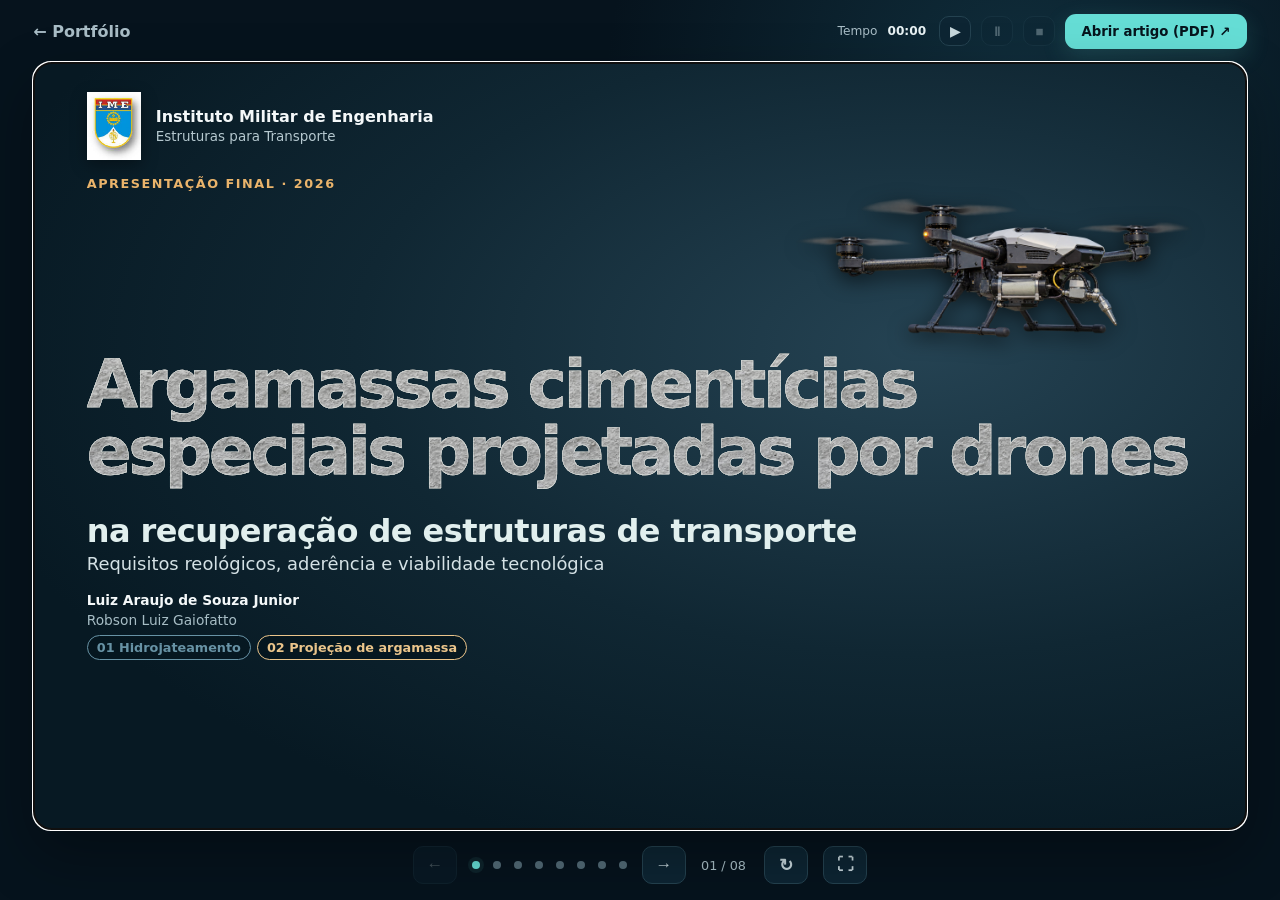
==== commit a4ff5780: "Detalhar corrosão, hidrojato e argamassa na capa" ====
--- a/estruturas-para-transporte/index.html
+++ b/estruturas-para-transporte/index.html
@@ -8,13 +8,17 @@
   <title>Argamassas projetadas por drones | IME</title>
   <link rel="stylesheet" href="styles.css" />
   <link rel="stylesheet" href="motion.css?v=5" />
-  <link rel="stylesheet" href="cover-repair.css?v=4" />
+  <link rel="stylesheet" href="cover-repair.css?v=5" />
   <link rel="stylesheet" href="system-flight.css?v=1" />
   <link rel="stylesheet" href="evidence-flow.css?v=2" />
   <link rel="stylesheet" href="evidence-couriers.css?v=2" />
   <link rel="stylesheet" href="maturity-flight.css?v=1" />
-  <link rel="stylesheet" href="rheology-example.css?v=2" />
+  <link rel="stylesheet" href="rheology-example.css?v=4" />
+  <link rel="stylesheet" href="projection-process.css?v=2" />
+  <link rel="stylesheet" href="acceptance-scenes.css?v=1" />
+  <link rel="stylesheet" href="closing-scene.css?v=2" />
   <link rel="preload" as="image" href="concreto-texturas-v3.jpg" />
+  <link rel="preload" as="image" href="capa-texturas-concreto.jpg" />
   <link rel="preload" as="image" href="drone-reparo-v3.png" />
 </head>
 <body>
@@ -43,10 +47,110 @@
         </div>
         <p class="eyebrow">APRESENTAÇÃO FINAL · 2026</p>
         <div class="cover-treatment">
-          <h1 class="repair-title" id="title-cover" aria-label="Argamassas cimentícias especiais projetadas por drones na recuperação de estruturas de transporte">Argam<span class="repair-bar-slot bar-a">ass</span>as cimen<span class="repair-bar-slot bar-b">tíc</span>ias especiais <em>projetadas por d<span class="repair-bar-slot bar-c">ron</span>es</em></h1>
-          <div class="repair-title repair-clean" aria-hidden="true">Argam<span class="repair-bar-slot bar-a">ass</span>as cimen<span class="repair-bar-slot bar-b">tíc</span>ias especiais <em>projetadas por d<span class="repair-bar-slot bar-c">ron</span>es</em></div>
-          <div class="repair-title repair-finish" aria-hidden="true">Argam<span class="repair-bar-slot bar-a">ass</span>as cimen<span class="repair-bar-slot bar-b">tíc</span>ias especiais <em>projetadas por d<span class="repair-bar-slot bar-c">ron</span>es</em></div>
-          <div class="repair-title repair-rebar" aria-hidden="true">Argam<span class="repair-bar-slot bar-a">ass</span>as cimen<span class="repair-bar-slot bar-b">tíc</span>ias especiais <em>projetadas por d<span class="repair-bar-slot bar-c">ron</span>es</em></div>
+          <h1 class="repair-title" id="title-cover" aria-label="Argamassas cimentícias especiais projetadas por drones na recuperação de estruturas de transporte">Argamassas cimentícias especiais <em>projetadas por drones</em></h1>
+          <div class="repair-title repair-clean" aria-hidden="true">Argamassas cimentícias especiais <em>projetadas por drones</em></div>
+          <div class="repair-title repair-finish" aria-hidden="true">Argamassas cimentícias especiais <em>projetadas por drones</em></div>
+          <svg class="repair-definitions" width="0" height="0" aria-hidden="true" focusable="false">
+            <defs>
+              <linearGradient id="cover-spall-concrete" x2=".18" y2="1" gradientUnits="objectBoundingBox">
+                <stop stop-color="#e3ded1"/>
+                <stop offset=".24" stop-color="#9c9283"/>
+                <stop offset=".56" stop-color="#625348"/>
+                <stop offset=".79" stop-color="#b4a999"/>
+                <stop offset="1" stop-color="#ded8c9"/>
+              </linearGradient>
+              <linearGradient id="cover-spall-wet-edge" x2=".22" y2="1" gradientUnits="objectBoundingBox">
+                <stop stop-color="#dae4e3"/>
+                <stop offset=".27" stop-color="#889695"/>
+                <stop offset=".61" stop-color="#455256"/>
+                <stop offset="1" stop-color="#c7d1d0"/>
+              </linearGradient>
+              <linearGradient id="cover-spall-rust-round" x2="0" y2="1" gradientUnits="objectBoundingBox">
+                <stop stop-color="#45271c"/>
+                <stop offset=".17" stop-color="#b86a38"/>
+                <stop offset=".34" stop-color="#dc9863"/>
+                <stop offset=".49" stop-color="#9d512d"/>
+                <stop offset=".74" stop-color="#6f3826"/>
+                <stop offset="1" stop-color="#261717"/>
+              </linearGradient>
+              <linearGradient id="cover-spall-steel-round" x2="0" y2="1" gradientUnits="objectBoundingBox">
+                <stop stop-color="#33464b"/>
+                <stop offset=".17" stop-color="#b0c5c9"/>
+                <stop offset=".34" stop-color="#fcffff"/>
+                <stop offset=".50" stop-color="#c4d6d9"/>
+                <stop offset=".78" stop-color="#6e878d"/>
+                <stop offset="1" stop-color="#223238"/>
+              </linearGradient>
+              <linearGradient id="cover-spall-drip-fade" x2="0" y2="1" gradientUnits="objectBoundingBox">
+                <stop stop-color="#814023" stop-opacity=".9"/>
+                <stop offset=".36" stop-color="#b26c40" stop-opacity=".75"/>
+                <stop offset="1" stop-color="#874b2d" stop-opacity="0"/>
+              </linearGradient>
+              <radialGradient id="cover-spall-rust-halo">
+                <stop offset=".36" stop-color="#93502a" stop-opacity=".44"/>
+                <stop offset=".66" stop-color="#a96239" stop-opacity=".28"/>
+                <stop offset="1" stop-color="#854627" stop-opacity="0"/>
+              </radialGradient>
+              <path id="cover-spall-rim" d="M3 25 8 21 12 22 17 17 22 18 29 15 34 17 41 13 46 16 53 15 57 13 62 17 68 16 74 19 79 17 83 21 89 21 92 24 97 25 92 30 86 31 82 35 74 33 69 37 63 35 57 38 53 34 46 36 41 33 34 36 30 33 24 35 20 31 15 32 12 29 6 29Z"/>
+              <path id="cover-spall-pocket" d="M7 25 13 23 18 20 24 22 30 19 38 20 43 17 50 19 55 18 59 17 64 21 72 20 77 22 83 23 89 25 92 25 87 28 83 29 79 32 73 30 68 34 62 32 57 35 52 31 45 33 40 30 35 33 29 30 25 32 20 29 15 29 11 27Z"/>
+              <path id="cover-spall-bar-profile" d="M9 26Q13 22 24 23L29 22.4 35 23 41 22.1 49 22.8 54 22.4 61 23 68 22.6 76 23.2 84 23.1 91 25 90 27.7 83 29.4 75 29.4 69 30 61 29.2 55 30 48 29.1 41 30 35 29.4 29 30 22 29 15 29.4Z"/>
+              <g id="cover-spall-cracks" fill="none" stroke-linecap="round" stroke-linejoin="round">
+                <path d="m4 24 5-2 4 .7 5-5.9 6 1.3 5-3.2 4 1.4 6-3.5 2-4.5 4-3.3 1-3m-3 7-5-.4-3-2m-16 11-3-4-3 .4-4-3m86 14-6-3-5 .2-4-4-5 .5-3-4.8-5-1.6-4-4.5m9 6.1 3-3.2 4-1.1m-71 15.8-7 1.6m14 2.2-5 3.5-3 4.1m18-5.4 4 5.2 1 4 5 4 .3 3m-5.3-7 4-.6 5 1.9m30-12 4 4-1 4.2 5 3.2 1 3m-5-10.4 4 .9 4 3.1m11-9.8 4 3 5-.2 4 3" stroke="#342b27" stroke-width="1.35" opacity=".88"/>
+                <path d="m13 22 5-4.4 6 1.1m18-6 1.5-4.4 3.5-2.6m29 13.1 5-.6 3 3.5m-59 12.8 5-1.6 4 4.8 1.2 3.2m32-4.8 3 3.3-1 4.3m14-13.1 4 2.2 4-.6" stroke="#e2d8c8" stroke-width=".6" opacity=".76"/>
+              </g>
+              <g id="cover-spall-chips">
+                <path d="m12 23 6-5 4 1-4 4-3-.3zm12-2 6-4 3 1-3 2zm13-.7 5-4.6 6 1.6-3 3-5-1zm13 .2 6-4.6 4 2.9-2 1.6zm15 .4 5-2.7 4 3.6-6-.6zm13 .9 4-1.1 6 4.2-4 .1zm-62 7 5 .7 5 3-2 1.7-4-2.6zm13 1 6 1.8 6-2.5-3 3.9-4 .4zm12 1 5 1.8 6-1.7 4 2.1-3 1.4-3-1-5 1.1zm15 2.4 5-2.3 4 1.5 4 .2-1 2.2-6-1.3-4 2zm15-1.7 4-2.7 6 1.9 4-2.5-3 4-3 .3z" fill="#d4c8b6" opacity=".78"/>
+                <path d="m18 20 5 1-5 1zm17-1.5 5 .8-3 1zm23-2 5 2.6-3 .1zm18 3.1 5-.6 2 2.6zm-55 10.2 4 1.2-.7 1.2zm15 2 4-1.5 4 1.2-3.4 1.1zm18 .2 4 1.3-1.7 1.3zm11-.8 5 .8-1.8 1.5zm10-1.5 3-1 4 1.9z" fill="#f0e9d9" opacity=".78"/>
+                <path d="m19 26 3-1 2 1-1 1zm12-4 3-1.8 3 1.5-4 1.2zm12-2 4-.7 1.8 1.4-4 .7zm19 .8 3-.5 2 1.4-2.8 .4zm13 1.4 3-1 2.2 1.2-2.1 1zM20 29l3-.2 1 2-2 .2zm22 1 3 1.2-1 1.2-3-1zm18 1 3-.4 1.2 .8-2.7 1.2zm13 0 3 .2-2 .8z" fill="#806e5e" opacity=".76"/>
+              </g>
+              <g id="cover-spall-ribs" fill="none" stroke-linecap="round">
+                <path d="M14 23.9q3 1 2.6 4.9m4-5.2q3 1 2.6 5.4m4-5.7q3 1.1 2.6 5.8m4-5.9q3 1.2 2.6 6m4-6.1q3 1.2 2.6 6.2m4-6.1q3 1.2 2.6 6m4-6.3q3 1.2 2.6 6.3m4-6.1q3 1.2 2.6 6m4-6.3q3 1.2 2.6 6.3m4-6.2q3 1.2 2.6 6.2m4-6q3 1.2 2.6 5.6m4-5.2q3 1.2 2.6 4.4"/>
+              </g>
+              <symbol id="cover-spall-runoff" viewBox="0 0 100 54">
+                <path d="M35 23c1.5 2.5 2 5 1.6 8.2l-.3 17.7-.8-2.7-.5-12-1.5-3-.7-6.2zm11.2 2.7 2.2-.6.8 4.9 1.8 3.3-1.2 17.7-.7 2.3-.6-18-2-3.6zm14.3-1.6 2.3 1.8.5 5.2 1.4 4.6-.7 9.3-1.1-7.5-1.5-3.9zm9.4 1.6 1.8 .8.7 4.5-.7 7.3-.7-5.1-1-2z" fill="url(#cover-spall-drip-fade)"/>
+                <path d="M39 27q-1 4 .5 6l1 11m12-17q2 4 1.2 7l.2 14m11-18 1.4 6-.5 10" fill="none" stroke="url(#cover-spall-drip-fade)" stroke-width="2.1" stroke-linecap="round" opacity=".66"/>
+              </symbol>
+              <symbol id="cover-spall-rust" viewBox="0 0 100 54">
+                <ellipse cx="50" cy="25" rx="49" ry="16" fill="url(#cover-spall-rust-halo)"/>
+                <use href="#cover-spall-cracks"/>
+                <use href="#cover-spall-rim" fill="#45382f" opacity=".66" transform="translate(0 1.25)"/>
+                <use href="#cover-spall-rim" fill="url(#cover-spall-concrete)"/>
+                <use href="#cover-spall-pocket" fill="#3d2a22"/>
+                <path d="M8 25 16 22 22 22 28 19.8 35 20.6 42 17.9 47 19.6 54 19.2 59 18.2 65 21.5 72 21 80 23 89 25" fill="none" stroke="#1d1a1a" stroke-width="1.6" opacity=".84"/>
+                <path d="m12 26 7-2 8 .2 9-.7 11 .3 10-.5 12 .9 11-.4 8 1.5v4.2l-13 .9-13 .4-10-.2-13 .4-11-.4-7 .6-9-1z" fill="#151518" opacity=".72"/>
+                <g transform="translate(0 -8.58) scale(1 1.33)">
+                <use href="#cover-spall-bar-profile" fill="url(#cover-spall-rust-round)" stroke="#342117" stroke-width=".55"/>
+                <use href="#cover-spall-ribs" stroke="#45291f" stroke-width="1.5" opacity=".92"/>
+                <use href="#cover-spall-ribs" stroke="#df9760" stroke-width=".75" opacity=".89" transform="translate(-.75 -.2)"/>
+                <path d="m17 24.9 3-.4 2 1-2 .6zm11 1.5 2.5-.7 1.8 1.2-1.8 .8zm8-1.6 2-.6 1.4 1.2-2 .4zm12 2.6 2.4-1.1 1.9 1.2-2 .6zm9-2.1 2.3-.5 1.5 1-2.3 .6zm9 1.3 1.7-1 2.1 .8-.9 .8zm9-1.2 2.5-.7 1.1 .9-1.7 .4zm9 1.7 2-1.2 1.8 1-1.3 .7z" fill="#552c1e" opacity=".86"/>
+                <path d="m18 24.9 6.5-.6m7.3 3.2 3.2-.5m5.4-2.5 5.1-.3m8.4 1.9 2.4-.6m6.9-.7 2.8-.4m7.3 2.8 2.8-.5m3.3-1.9 3-.3" fill="none" stroke="#edb17b" stroke-width=".65" stroke-linecap="round" opacity=".78"/>
+                </g>
+                <use href="#cover-spall-chips"/>
+                <path d="m25 33 4 1.1 2.7-.7 2.2 2.6m9-3.5 2.5 2.4 4-.7m7 1.1 3 2 4-1.6m8-3.5 4 1.8 5-1.4" fill="none" stroke="#a75c33" stroke-width="1.05" opacity=".85"/>
+              </symbol>
+              <symbol id="cover-spall-steel" viewBox="0 0 100 54">
+                <use href="#cover-spall-cracks" opacity=".73"/>
+                <use href="#cover-spall-rim" fill="#38494e" opacity=".61" transform="translate(0 1.25)"/>
+                <use href="#cover-spall-rim" fill="url(#cover-spall-wet-edge)"/>
+                <use href="#cover-spall-pocket" fill="#263438"/>
+                <path d="M8 25 16 22 22 22 28 19.8 35 20.6 42 17.9 47 19.6 54 19.2 59 18.2 65 21.5 72 21 80 23 89 25" fill="none" stroke="#132229" stroke-width="1.6" opacity=".87"/>
+                <path d="m12 26 7-2 8 .2 9-.7 11 .3 10-.5 12 .9 11-.4 8 1.5v4.2l-13 .9-13 .4-10-.2-13 .4-11-.4-7 .6-9-1z" fill="#0d181e" opacity=".78"/>
+                <g transform="translate(0 -12.48) scale(1 1.48)">
+                <use href="#cover-spall-bar-profile" fill="url(#cover-spall-steel-round)" stroke="#34454c" stroke-width=".55"/>
+                <use href="#cover-spall-ribs" stroke="#354d55" stroke-width="1.55" opacity=".91"/>
+                <use href="#cover-spall-ribs" stroke="#ddeef0" stroke-width=".74" opacity=".94" transform="translate(-.75 -.2)"/>
+                <path d="m16 24.8 9-.7m5.6 .4 7.4-.45m5.1 .2 8.1-.4m5.4 .4 7.4 .1m6.6 .25 7.1-.13m4 .2 3.2 .2" fill="none" stroke="#effcfc" stroke-width=".7" stroke-linecap="round" opacity=".87"/>
+                <path d="m22 27.3 1.2 .3m8.2 .5 1.4 .2m11.3-.5 1.2 .4m8.3-.2 1.2 .3m11.3-.6 1.2 .2m11.8-.4 1.4 .2" fill="none" stroke="#586b70" stroke-width=".65" stroke-linecap="round" opacity=".8"/>
+                </g>
+                <use href="#cover-spall-chips" opacity=".88"/>
+                <path d="m17 22.9 3.1 .1 2-1m14 10 4-1.6 3.3 1.7m16.3 2.4 4.1-1.7 3.7 1.2m9.3-3.4 4 .5 2.9-1.5" fill="none" stroke="#dcebe8" stroke-width=".65" stroke-linecap="round" opacity=".68"/>
+              </symbol>
+            </defs>
+          </svg>
+          <div class="repair-defects" aria-hidden="true">
+            <svg class="repair-rust-layer" focusable="false"></svg>
+            <svg class="repair-steel-layer" focusable="false"></svg>
+          </div>
           <div class="repair-flight" aria-hidden="true">
             <img src="drone-reparo-v3.png" alt="" width="1881" height="836" />
             <svg class="repair-spray spray-water" viewBox="0 0 100 100" preserveAspectRatio="none" focusable="false">
@@ -255,11 +359,11 @@
       </div>
     </section>
 
-    <section class="slide" id="material" data-title="A janela do material" aria-labelledby="title-material">
+    <section class="slide" id="material" data-title="Como a argamassa fica sob a ponte?" aria-labelledby="title-material">
       <div class="slide-inner material-explainer">
         <p class="eyebrow">04 / MATERIAL</p>
-        <h2 id="title-material">Escoar no bico. <em>Manter a camada na ponte.</em></h2>
-        <p class="rheology-lead">Um exemplo de aplicação na face inferior do tabuleiro.</p>
+        <h2 id="title-material">Como a argamassa <em>fica sob a ponte?</em></h2>
+        <p class="rheology-lead">A mesma mistura precisa fluir pelo bico e recuperar consistência no tabuleiro.</p>
 
         <div class="rheology-steps">
           <article class="rheology-step">
@@ -267,17 +371,29 @@
               <span class="rheology-stage">01</span>
               <h3>No tubo e no bico</h3>
             </header>
-            <p class="rheology-step-copy">Quando as camadas da mistura deslizam mais depressa umas sobre as outras, a viscosidade aparente cai. É o comportamento <strong>pseudoplástico</strong>.</p>
+            <p class="rheology-step-copy">Com mais cisalhamento, a viscosidade aparente cai e a mistura flui mais facilmente. É o comportamento <strong>pseudoplástico</strong>.</p>
             <figure class="rheology-figure">
-              <svg viewBox="0 0 500 210" role="img" aria-label="Curva ilustrativa. A viscosidade aparente diminui à medida que aumenta a taxa de cisalhamento.">
-                <path d="M68 19V165H466" class="axis"/>
-                <path d="M68 45H466M68 85H466M68 125H466" fill="none" stroke="#24414b" stroke-width="1" stroke-dasharray="4 5"/>
-                <path d="M86 34 C135 41 166 78 215 104 S361 141 441 147" class="curve" pathLength="1"/>
-                <text x="268" y="193" text-anchor="middle" class="axis-label">Taxa de cisalhamento</text>
-                <text x="24" y="94" transform="rotate(-90 24 94)" text-anchor="middle" class="axis-label">Viscosidade aparente</text>
-                <text x="455" y="114" text-anchor="end" class="plot-label">Escoa com mais facilidade</text>
+              <svg class="rheology-chart" viewBox="0 0 520 210" role="img" aria-label="Curva ilustrativa. A viscosidade aparente diminui à medida que aumenta a taxa de cisalhamento.">
+                <defs>
+                  <linearGradient id="rheology-area" x2="0" y2="1">
+                    <stop stop-color="#65ddd5" stop-opacity=".25"/>
+                    <stop offset="1" stop-color="#65ddd5" stop-opacity=".04"/>
+                  </linearGradient>
+                </defs>
+                <path d="M38 54H488 M38 91H488 M38 129H488 M125 46V169 M213 46V169 M301 46V169 M389 46V169 M477 46V169" class="rheology-grid"/>
+                <path d="M38 42V169H495 M34 48l4-6 4 6 M489 165l6 4-6 4" class="axis"/>
+                <path class="rheology-area" d="M39 56 C108 65 120 104 195 126 S366 147 475 153 V168 H39Z" fill="url(#rheology-area)"/>
+                <path d="M39 56 C108 65 120 104 195 126 S366 147 475 153" class="curve" pathLength="1"/>
+                <text x="36" y="28" class="axis-label">Viscosidade aparente</text>
+                <text x="488" y="197" text-anchor="end" class="axis-label">Taxa de cisalhamento</text>
+                <g class="rheology-chart-focus">
+                  <path d="M475 113V144" fill="none" stroke="#65ddd5" stroke-width="1.5" stroke-dasharray="3 4"/>
+                  <circle cx="475" cy="153" r="6.5" fill="#65ddd5" stroke="#081b26" stroke-width="2.5"/>
+                  <rect x="292" y="75" width="196" height="37" rx="8" fill="#133943" stroke="#2b6168"/>
+                  <text x="390" y="99" text-anchor="middle" class="plot-label">Menor viscosidade</text>
+                </g>
               </svg>
-              <figcaption class="rheology-caption">Tendência durante o bombeamento</figcaption>
+              <figcaption class="rheology-caption">Curva ilustrativa do escoamento</figcaption>
             </figure>
           </article>
 
@@ -286,36 +402,91 @@
               <span class="rheology-stage">02</span>
               <h3>Na face inferior da ponte</h3>
             </header>
-            <p class="rheology-step-copy">Depois da deposição, o cisalhamento cai. A argamassa recupera consistência e resiste ao escorrimento. É a <strong>recuperação tixotrópica</strong>.</p>
+            <p class="rheology-step-copy">Após a projeção, a mistura volta a ganhar consistência e resiste ao escorrimento. É a <strong>recuperação tixotrópica</strong>.</p>
             <figure class="rheology-figure">
-              <svg viewBox="0 0 500 210" role="img" aria-label="Corte esquemático de uma ponte. O bico aplica argamassa para cima e a camada permanece na face inferior do tabuleiro.">
+              <svg class="rheology-scene" viewBox="0 0 520 210" role="img" aria-label="Drone com cartucho e bico voltado para cima, projetando argamassa na face inferior do tabuleiro.">
                 <defs>
-                  <pattern id="bridge-aggregate" width="34" height="25" patternUnits="userSpaceOnUse">
-                    <path d="m5 5 3-1 2 2-2 3-3-1zm14 8 4-2 3 2-2 3-4-1zm10-9 2 1-1 3-2-1z" fill="#a2adb0" opacity=".38"/>
-                    <circle cx="10" cy="19" r="1.3" fill="#354c55"/><circle cx="32" cy="20" r="1.8" fill="#354c55"/>
+                  <linearGradient id="rheo-slab" x2="0" y2="1">
+                    <stop stop-color="#768991"/>
+                    <stop offset="1" stop-color="#425963"/>
+                  </linearGradient>
+                  <pattern id="rheo-stone" width="47" height="23" patternUnits="userSpaceOnUse">
+                    <path d="m4 6 5-3 5 4-4 3zm22 8 5-3 5 4-3 4zm14-11 3-2 3 2-3 3z" fill="#b6c6c9" opacity=".48"/>
+                    <path d="m15 18 3-3 6 4-4 2zm24-9 4-2 2 3-4 2z" fill="#263e49" opacity=".64"/>
+                    <circle cx="3" cy="17" r="1.7" fill="#324851"/>
+                    <circle cx="24" cy="5" r="1.4" fill="#c0c9c8"/>
                   </pattern>
-                  <linearGradient id="bridge-jet" x1="0" y1="1" x2="1" y2="0">
-                    <stop stop-color="#e8c289" stop-opacity=".35"/><stop offset="1" stop-color="#f2ca8d" stop-opacity=".76"/>
+                  <linearGradient id="rheo-metal" x2="0" y2="1">
+                    <stop stop-color="#d7e2e3"/>
+                    <stop offset=".38" stop-color="#9aaeb6"/>
+                    <stop offset="1" stop-color="#425762"/>
                   </linearGradient>
+                  <clipPath id="rheo-drone-body-crop">
+                    <path clip-rule="evenodd" d="M0 0H1881V836H0Z M1437 501 1463 517 1497 567 1530 654 1524 674 1497 673 1458 613 1410 583 1405 557 1410 538Z"/>
+                  </clipPath>
+                  <clipPath id="rheo-drone-tip-crop">
+                    <path d="M1477 574 1493 591 1527 655 1524 670 1511 672 1485 635 1464 595Z"/>
+                  </clipPath>
+                  <linearGradient id="rheo-jet" x1="319" y1="99" x2="326" y2="64" gradientUnits="userSpaceOnUse">
+                    <stop stop-color="#ffdb9d"/>
+                    <stop offset="1" stop-color="#f9cc83" stop-opacity=".24"/>
+                  </linearGradient>
+                  <pattern id="rheo-repair" width="22" height="8" patternUnits="userSpaceOnUse">
+                    <rect width="22" height="8" fill="#e4ad65"/>
+                    <path d="M2 4l3-1m4 4 3-1m4-3 3-1" stroke="#a86a31" stroke-width="1.2" stroke-linecap="round"/>
+                  </pattern>
                 </defs>
-                <path d="M46 32H454V88H46Z" fill="#65777e" stroke="#a9b5b8" stroke-width="1.5"/>
-                <path d="M46 32H454V88H46Z" fill="url(#bridge-aggregate)"/>
-                <path d="M46 88H454" stroke="#bed0d3" stroke-width="2"/>
-                <text x="250" y="64" text-anchor="middle" fill="#fff" font-weight="750" font-size="17">Tabuleiro da ponte</text>
+
+                <path d="M23 20h474v42H23z" fill="url(#rheo-slab)" stroke="#9dafb2"/>
+                <path d="M23 20h474v42H23z" fill="url(#rheo-stone)"/>
+                <path d="M23 21h474M23 62h474" fill="none" stroke="#b5c5c7"/>
+                <rect x="41" y="30" width="102" height="23" rx="4" fill="#263e48"/>
+                <text x="52" y="47" fill="#f1f6f7" font-size="17" font-weight="760">Tabuleiro</text>
 
                 <g class="bridge-spray">
-                  <path d="M167 157 Q204 122 238 95 L319 95 Q251 112 167 157Z" fill="url(#bridge-jet)"/>
-                  <path d="M167 157 264 94M169 156 282 95M171 155 248 96" fill="none" stroke="#e9c58f" stroke-width="1.5" stroke-linecap="round"/>
-                  <g fill="#f1d3a6"><circle cx="234" cy="105" r="2"/><circle cx="253" cy="102" r="2.4"/><circle cx="289" cy="101" r="1.8"/><circle cx="300" cy="108" r="1.5"/></g>
-                </g>
-                <path class="bridge-coat" d="M237 93H352" pathLength="1" fill="none" stroke="#e7b671" stroke-width="9" stroke-linecap="round"/>
-                <path d="M71 193 124 164 151 169 104 195Z" fill="#4f646d" stroke="#78919b" stroke-width="1.5"/>
-                <path d="m121 165 27-15 22 6-19 14z" fill="#c2d2d6" stroke="#75909a" stroke-width="1.5"/>
-                <text x="83" y="154" text-anchor="middle" fill="#b4cbd2" font-size="16">Bico</text>
-                <path d="M342 101v31h18" fill="none" stroke="#e7b671" stroke-width="1.5"/>
-                <text x="365" y="136" fill="#f0cd99" font-size="16" font-weight="700">Camada</text>
+                  <path d="M319 99Q317 81 302 64H353Q335 78 319 99Z" fill="url(#rheo-jet)"/>
+                  <path d="M319 99 314 66M319 99 327 66M319 99 341 66" fill="none" stroke="#ffe0aa" stroke-width="1.2" opacity=".86"/>
+                  <g fill="#ffe0aa">
+                    <circle cx="313" cy="72" r="1.4"/>
+                    <circle cx="327" cy="76" r="1.7"/>
+                    <circle cx="337" cy="69" r="1.4"/>
+                    <circle cx="324" cy="85" r="1.2"/>
+                    <circle cx="319" cy="72" r="1.2"/>
+                  </g>
+                </g>
+                <path class="bridge-coat" d="M290 61h83l-3 7-8 2h-65l-5-4z" fill="url(#rheo-repair)" stroke="#ffca82" stroke-width="1.1"/>
+                <path d="M373 67h20l9 9" fill="none" stroke="#e4ad65" stroke-width="1.3"/>
+                <text x="407" y="82" fill="#f7d7a7" font-size="16" font-weight="720">Camada</text>
+                <text x="407" y="101" fill="#f7d7a7" font-size="16" font-weight="720">aplicada</text>
+
+                <g transform="translate(2 -64) scale(.88)">
+                  <g class="rheology-airframe-photo" transform="translate(26 181) scale(.164)">
+                    <image href="drone-reparo-v3.png" width="1881" height="836" clip-path="url(#rheo-drone-body-crop)"/>
+                  </g>
+                  <g stroke-linecap="round" stroke-linejoin="round">
+                    <path d="M248 253 314 247 345 232 350 239 317 254 248 260Z" fill="#3b4e58" stroke="#8799a2" stroke-width="1.3"/>
+                    <path d="M258 267C286 272 310 272 327 258Q339 248 349 235" fill="none" stroke="#17252c" stroke-width="9"/>
+                    <path d="M258 267C286 272 310 272 327 258Q339 248 349 235" fill="none" stroke="#bd9a6c" stroke-width="4"/>
+                    <path d="M258 266l-8-4" fill="none" stroke="#9eaeb5" stroke-width="5.6"/>
+                    <circle cx="344" cy="237" r="5.4" fill="#4c616b" stroke="#aabcc2" stroke-width="1"/>
+                  </g>
+                  <g transform="translate(351 233) rotate(11)" stroke-linejoin="round">
+                    <path d="M-8 3v-12l2-5h12l2 5V3Z" fill="#435763" stroke="#a6b9c2"/>
+                    <path d="M-5-13v-11l1.5-7h7l1.5 7v11Z" fill="url(#rheo-metal)" stroke="#c1cdd2"/>
+                    <path d="M-5-18h10M-4-23h8" fill="none" stroke="#dbe5e7" stroke-opacity=".7"/>
+                  </g>
+                  <g transform="translate(360.35 184.9) rotate(-140.1) scale(.24) translate(-1515 -659)">
+                    <image href="drone-reparo-v3.png" width="1881" height="836" clip-path="url(#rheo-drone-tip-crop)"/>
+                  </g>
+                </g>
+
+                <path d="M319 121h30l12 13h10" fill="none" stroke="#9ec5ce" stroke-width="1.2"/>
+                <text x="378" y="139" fill="#e2edf0" font-size="17" font-weight="740">Bico acoplado</text>
+                <path d="M111 183h17l13-10h27" fill="none" stroke="#819fa9" stroke-width="1.2"/>
+                <circle cx="168" cy="173" r="2" fill="#a9d3db"/>
+                <text x="29" y="188" fill="#c9dce0" font-size="16" font-weight="680">Cartucho</text>
               </svg>
-              <figcaption class="rheology-caption">Camada delgada na face inferior do tabuleiro</figcaption>
+              <figcaption class="rheology-caption">Projeção ascendente na face inferior do tabuleiro</figcaption>
             </figure>
           </article>
         </div>
@@ -334,85 +505,389 @@
       </div>
     </section>
 
-    <section class="slide" id="sistema" data-title="Como seria o sistema" aria-labelledby="title-system">
-      <div class="slide-inner">
-        <p class="eyebrow">05 / ARQUITETURA PROPOSTA</p>
-        <h2 id="title-system">O reparo é uma <em>cadeia controlada</em></h2>
-        <div class="architecture" aria-label="Arquitetura de referência proposta no artigo">
-          <div class="arch-node focus-first"><span>01</span><svg viewBox="0 0 100 70"><path d="M20 35h60M32 35 15 18m53 17 17-17M32 35 15 52m53-17 17 17"/><ellipse cx="14" cy="17" rx="13" ry="4"/><ellipse cx="86" cy="17" rx="13" ry="4"/><ellipse cx="14" cy="53" rx="13" ry="4"/><ellipse cx="86" cy="53" rx="13" ry="4"/><rect x="38" y="24" width="24" height="22" rx="5"/></svg><b>Multirrotor</b><small>VLOS · operador no circuito</small></div>
-          <div class="arch-arrow">→</div>
-          <div class="arch-node"><span>02</span><svg viewBox="0 0 100 70"><rect x="24" y="12" width="52" height="46" rx="9"/><path d="M35 26h30M35 36h30M35 46h18"/></svg><b>Cartucho selado</b><small>pequeno volume embarcado</small></div>
-          <div class="arch-arrow">→</div>
-          <div class="arch-node"><span>03</span><svg viewBox="0 0 100 70"><path d="M15 50 65 18M55 18h24v24M65 42l18 10"/><circle cx="84" cy="53" r="5"/></svg><b>Extrusão</b><small>bomba de deslocamento positivo</small></div>
-          <div class="arch-arrow">→</div>
-          <div class="arch-node"><span>04</span><svg viewBox="0 0 100 70"><path d="M18 55h64M30 55V18h40v37M42 55V30h16v25"/><path d="M10 24h18m44 0h18"/></svg><b>Sensor + controle</b><small>distância e orientação</small></div>
-        </div>
-        <div class="process-window">
-          <span>distância</span><span>ângulo</span><span>velocidade</span><span>vazão/pressão</span><span>vento</span><span>downwash</span>
-        </div>
-        <div class="system-bottom">
-          <div class="disturbance"><b>Interromper automaticamente</b><span>perda de posição · obstrução · queda de pressão · aproximação indevida</span></div>
-          <span class="source-tag proposed">Arquitetura de referência proposta pelo artigo</span>
+    <section class="slide" id="sistema" data-title="Como o drone mantém o jato no alvo?" aria-labelledby="title-system">
+      <div class="slide-inner projection-process">
+        <p class="eyebrow">05 / CONTROLE DA PROJEÇÃO</p>
+        <h2 id="title-system">Como o drone mantém <em>o jato no alvo?</em></h2>
+        <div class="process-main">
+          <figure class="process-demo">
+            <svg class="process-scene-art" viewBox="0 0 800 340" role="img" aria-label="Esquema de um drone com bico voltado para a face inferior de uma ponte">
+              <defs>
+                <linearGradient id="process-slab-material" x2="0" y2="1">
+                  <stop stop-color="#6c818b"/>
+                  <stop offset=".53" stop-color="#536d79"/>
+                  <stop offset="1" stop-color="#2d4856"/>
+                </linearGradient>
+                <linearGradient id="process-slab-face" x2="0" y2="1">
+                  <stop stop-color="#597484"/>
+                  <stop offset="1" stop-color="#1e3848"/>
+                </linearGradient>
+                <pattern id="process-concrete" width="61" height="29" patternUnits="userSpaceOnUse">
+                  <path d="m4 8 5-3 5 3-3 4-5-1Zm25 9 4-3 5 2-3 4-4 1Zm18-11 4-2 3 3-2 3-4-1Zm9 15 3-2 3 4-4 2Z" fill="#b3c5cb" opacity=".5"/>
+                  <path d="m17 21 5-2 3 4-4 2Zm23-5 5-1 3 3-3 3-4-2ZM2 26l4-3 5 2-4 3Z" fill="#243e4a" opacity=".72"/>
+                  <circle cx="22" cy="5" r="1.2" fill="#a4bec5"/>
+                  <circle cx="52" cy="15" r="1.4" fill="#172f3d"/>
+                </pattern>
+                <linearGradient id="process-drone-metal" x2="0" y2="1">
+                  <stop stop-color="#d7e2e3"/>
+                  <stop offset=".38" stop-color="#9aaeb6"/>
+                  <stop offset="1" stop-color="#425762"/>
+                </linearGradient>
+                <clipPath id="process-drone-body-crop">
+                  <path clip-rule="evenodd" d="M0 0H1881V836H0Z M1437 501 1463 517 1497 567 1530 654 1524 674 1497 673 1458 613 1410 583 1405 557 1410 538Z"/>
+                </clipPath>
+                <clipPath id="process-drone-tip-crop">
+                  <path d="M1477 574 1493 591 1527 655 1524 670 1511 672 1485 635 1464 595Z"/>
+                </clipPath>
+                <linearGradient id="process-deposit-fill" x2="0" y2="1">
+                  <stop stop-color="#ffe2af"/>
+                  <stop offset="1" stop-color="#a96b38"/>
+                </linearGradient>
+                <linearGradient id="process-wind-fade" x1="36" y1="0" x2="232" y2="0" gradientUnits="userSpaceOnUse">
+                  <stop stop-color="#8eb3e3" stop-opacity=".12"/>
+                  <stop offset=".72" stop-color="#8eb3e3" stop-opacity=".86"/>
+                  <stop offset="1" stop-color="#b7d8ff"/>
+                </linearGradient>
+                <pattern id="process-scene-grid" width="40" height="40" patternUnits="userSpaceOnUse">
+                  <path d="M40 0H0V40" fill="none" stroke="#80b1c7" stroke-opacity=".095"/>
+                </pattern>
+              </defs>
+
+              <rect x="24" y="98" width="752" height="223" rx="16" fill="url(#process-scene-grid)"/>
+              <path d="M34 305H766" fill="none" stroke="#80b1c7" stroke-opacity=".14" stroke-dasharray="3 6"/>
+
+              <g class="process-slab">
+                <path d="M39 35 55 21H753L769 35Z" fill="#75919e" stroke="#a2b7bf" stroke-width="1.3"/>
+                <path d="M39 35H769V83L757 91H51l-12-8Z" fill="url(#process-slab-material)" stroke="#a1b8c1" stroke-width="1.2"/>
+                <path d="M39 36H769V83H39Z" fill="url(#process-concrete)"/>
+                <path d="M39 82H769l-12 9H51Z" fill="url(#process-slab-face)" stroke="#809da9" stroke-width=".9"/>
+                <path d="M52 91H756" stroke="#d2e0df" stroke-opacity=".52"/>
+                <path d="M67 45H158m6 0h58m405 0h92" stroke="#c6dce5" stroke-opacity=".34"/>
+              </g>
+
+              <g class="process-deposit" style="transform-origin:360px 91px">
+                <path d="M360 91H610v3l-6 3h-4l-8 2-9-1h-13l-7 1h-33l-12 1-11-1h-26l-8-1-11 1h-14l-8 1-10-1h-12l-7 1-9-2-10 1-8-2-7 1-6-1-8-1-3-2Z" fill="url(#process-deposit-fill)" stroke="#f1c182" stroke-width=".85"/>
+                <path d="M378 95h10m11 1h14m11 0h8m16 1h13m12-1h16m12 0h10m15 1h12m15-1h13m11 0h11m8-1h4" fill="none" stroke="#9b683e" stroke-width="1.15" stroke-linecap="round" opacity=".65"/>
+              </g>
+
+              <g class="process-wind" fill="none" stroke="url(#process-wind-fade)" stroke-width="2.8" stroke-linecap="round" stroke-linejoin="round">
+                <path d="M42 198h72c16 0 16-13 31-13h60m-9-6 9 6-9 6"/>
+                <path d="M35 218h123c15 0 22-9 34-9h39m-8-6 8 6-8 6"/>
+                <path d="M44 238h87c18 0 22 9 35 9h40m-8-6 8 6-8 6"/>
+              </g>
+
+              <g class="process-aircraft">
+                <g class="process-downwash" fill="none" stroke="#80bee7" stroke-width="1.8" stroke-linecap="round" stroke-linejoin="round">
+                  <path d="M61 247q0 17-12 34m-1-7 1 7 7-2M79 248q2 19-2 38m-5-6 5 6 5-6"/>
+                  <path d="M282 239q1 19 0 39m-5-6 5 6 5-6M299 236q9 18 12 36m-6-5 6 5 3-7"/>
+                </g>
+
+                <g class="process-airframe-photo" transform="translate(26 181) scale(.164)">
+                  <image href="drone-reparo-v3.png" width="1881" height="836" clip-path="url(#process-drone-body-crop)"/>
+                </g>
+
+                <g stroke-linecap="round" stroke-linejoin="round">
+                  <path d="M248 253 314 247 345 232 350 239 317 254 248 260Z" fill="#3b4e58" stroke="#8799a2" stroke-width="1.3"/>
+                  <path d="M258 267C286 272 310 272 327 258Q339 248 349 235" fill="none" stroke="#17252c" stroke-width="9"/>
+                  <path class="process-feed-route" d="M258 267C286 272 310 272 327 258Q339 248 349 235" fill="none" stroke="#bd9a6c" stroke-width="4"/>
+                  <path d="M258 266l-8-4" fill="none" stroke="#9eaeb5" stroke-width="5.6"/>
+                  <circle cx="344" cy="237" r="5.4" fill="#4c616b" stroke="#aabcc2" stroke-width="1"/>
+                </g>
+
+                <g class="process-nozzle">
+                  <g transform="translate(351 233) rotate(11)" stroke-linejoin="round">
+                    <path d="M-8 3v-12l2-5h12l2 5V3Z" fill="#435763" stroke="#a6b9c2"/>
+                    <path d="M-5-13v-11l1.5-7h7l1.5 7v11Z" fill="url(#process-drone-metal)" stroke="#c1cdd2"/>
+                    <path d="M-5-18h10M-4-23h8" fill="none" stroke="#dbe5e7" stroke-opacity=".7"/>
+                  </g>
+                  <g transform="translate(360.35 184.9) rotate(-140.1) scale(.24) translate(-1515 -659)">
+                    <image href="drone-reparo-v3.png" width="1881" height="836" clip-path="url(#process-drone-tip-crop)"/>
+                  </g>
+                </g>
+
+                <g class="process-velocity" fill="none" stroke="#68ded4" stroke-width="2" stroke-linecap="round" stroke-linejoin="round">
+                  <path d="M347 276h85m-9-6 9 6-9 6"/>
+                  <path d="M339 270h15m-20 12h15" opacity=".46"/>
+                </g>
+              </g>
+            </svg>
+            <figcaption>Projeção na face inferior do tabuleiro</figcaption>
+          </figure>
+          <div class="process-explainer" id="process-explainer" aria-live="off">
+            <p class="process-count"><span data-process-count>01</span> / 06</p>
+            <h3 data-process-title>Distância até o tabuleiro</h3>
+            <p class="process-description" data-process-copy>O drone se aproxima e mede a folga entre o bico e a face inferior da ponte.</p>
+            <p class="process-indicator" data-process-status data-tone="measure">Medindo a folga</p>
+          </div>
+        </div>
+        <div class="process-controls">
+          <div class="process-steps" role="group" aria-label="Etapas da projeção">
+            <button type="button" data-process-step="0" aria-pressed="true" aria-controls="process-explainer"><span>01</span> Distância</button>
+            <button type="button" data-process-step="1" aria-pressed="false" aria-controls="process-explainer"><span>02</span> Ângulo</button>
+            <button type="button" data-process-step="2" aria-pressed="false" aria-controls="process-explainer"><span>03</span> Velocidade</button>
+            <button type="button" data-process-step="3" aria-pressed="false" aria-controls="process-explainer"><span>04</span> Vazão / pressão</button>
+            <button type="button" data-process-step="4" aria-pressed="false" aria-controls="process-explainer"><span>05</span> Vento</button>
+            <button type="button" data-process-step="5" aria-pressed="false" aria-controls="process-explainer"><span>06</span> Ar das hélices</button>
+          </div>
+          <button type="button" class="process-play" data-process-play aria-label="Iniciar sequência da projeção" title="Iniciar sequência da projeção">▶</button>
+        </div>
+        <div class="process-architecture" aria-label="Arquitetura de referência proposta no artigo">
+          <b>Arquitetura de referência proposta no artigo</b>
+          <span>Multirrotor · cartucho selado · bomba e bico · sensor e controle</span>
         </div>
       </div>
     </section>
 
     <section class="slide" id="aceitacao" data-title="Voo autorizado não é reparo aceito" aria-labelledby="title-acceptance">
-      <div class="slide-inner">
+      <div class="slide-inner acceptance-show">
         <p class="eyebrow">06 / ACEITAÇÃO</p>
         <h2 id="title-acceptance">Voo autorizado <em>≠</em> reparo aceito</h2>
-        <div class="acceptance-layout">
-          <div class="gate-line" aria-label="Protocolo de aceitação H0 a H8">
-            <div class="gate focus-first"><b>H0</b><span>Diagnóstico</span></div><i></i>
-            <div class="gate"><b>H1</b><span>Material</span></div><i></i>
-            <div class="gate"><b>H2</b><span>Substrato</span></div><i></i>
-            <div class="gate"><b>H3</b><span>Sistema aéreo</span></div><i></i>
-            <div class="gate"><b>H4</b><span>Painel</span></div><i></i>
-            <div class="gate flight"><b>H5</b><span>Autorizações</span></div><i></i>
-            <div class="gate"><b>H6</b><span>Execução</span></div><i></i>
-            <div class="gate product"><b>H7</b><span>Produto</span></div><i></i>
-            <div class="gate"><b>H8</b><span>Encerramento</span></div>
-          </div>
-          <div class="acceptance-cards">
-            <article class="flight-card"><span>H5 · AERONÁUTICA</span><b>Pode voar?</b><p>Espaço aéreo, área, equipe e análise de risco liberados.</p></article>
-            <div class="not-equal">≠</div>
-            <article class="engineering-card"><span>H7 · ENGENHARIA</span><b>O reparo funciona?</b><p>Continuidade, espessura, cura, aderência e acabamento aceitos.</p></article>
-          </div>
-        </div>
-        <div class="norms">DNIT 087/2006-ES · DNIT 010/2024-PRO · ABNT NBR 6118:2026 · ISO 16311:2024 · RBAC 100/2026 · ICA 100-40:2026</div>
-        <div class="slide-foot"><span class="source-tag proposed">Protocolo H0–H8 proposto pelo artigo</span><span>Lacuna principal: integração procedimental</span></div>
+        <div class="accept-scenes">
+          <article class="accept-card accept-flight">
+            <header class="accept-card-top">
+              <span class="accept-code">H5</span>
+              <div><p>Autorização de voo</p><h3>O voo pode começar?</h3></div>
+            </header>
+            <figure class="accept-visual">
+              <svg viewBox="0 0 520 205" role="img" aria-label="Drone realista aproximando-se da área delimitada de operação sob o tabuleiro">
+                <defs>
+                  <pattern id="accept-flight-grid" width="26" height="26" patternUnits="userSpaceOnUse">
+                    <path d="M26 0H0V26" fill="none" stroke="#81bdcb" stroke-opacity=".13"/>
+                  </pattern>
+                  <pattern id="accept-flight-aggregate" width="46" height="19" patternUnits="userSpaceOnUse">
+                    <path d="m4 6 3-2 4 2-3 4zm22 4 5-2 3 3-4 3zm14-7 3-2 3 2-2 3z" fill="#aebfc5" opacity=".58"/>
+                    <circle cx="17" cy="16" r="1.5" fill="#283e47"/>
+                  </pattern>
+                  <linearGradient id="accept-flight-deck" x2="0" y2="1">
+                    <stop stop-color="#76919d"/><stop offset="1" stop-color="#3a5663"/>
+                  </linearGradient>
+                  <linearGradient id="accept-flight-zone" x2="0" y2="1">
+                    <stop stop-color="#64ddd2" stop-opacity=".08"/><stop offset="1" stop-color="#64ddd2" stop-opacity=".26"/>
+                  </linearGradient>
+                  <linearGradient id="accept-flight-trail">
+                    <stop stop-color="#7de8df" stop-opacity="0"/><stop offset="1" stop-color="#7de8df" stop-opacity=".65"/>
+                  </linearGradient>
+                </defs>
+                <rect x="13" y="51" width="494" height="140" rx="13" fill="url(#accept-flight-grid)"/>
+                <path d="M30 25 42 16H480l10 9Z" fill="#8099a1" stroke="#a6b9c1"/>
+                <path d="M30 25H490v22l-10 6H41l-11-6Z" fill="url(#accept-flight-deck)" stroke="#a1b6bf"/>
+                <path d="M31 25h458v23H31Z" fill="url(#accept-flight-aggregate)"/>
+                <path d="M42 52h438" stroke="#b7c8cb" stroke-opacity=".7"/>
+                <g class="accept-zone">
+                  <path d="M166 162H426l65 26H110Z" fill="url(#accept-flight-zone)" stroke="#72d6cc" stroke-width="1.5" stroke-dasharray="6 4"/>
+                  <path d="M166 162V132m260 30v-30m65 56v-33m-381 33v-33" fill="none" stroke="#7de2da" stroke-width="1.4"/>
+                  <path d="M166 132h260m65 23-65-23m-316 23 56-23" fill="none" stroke="#7de2da" stroke-opacity=".55" stroke-dasharray="3 5"/>
+                  <text x="303" y="181" fill="#b8f3ed" text-anchor="middle" font-size="17" font-weight="750">Área de operação</text>
+                </g>
+                <path class="accept-trail" d="M20 108H203m-159 10h133" fill="none" stroke="url(#accept-flight-trail)" stroke-width="2" stroke-linecap="round" stroke-dasharray="12 8"/>
+                <image class="accept-drone" href="drone-reparo-v3.png" x="145" y="61" width="262" height="116"/>
+              </svg>
+            </figure>
+            <p class="accept-card-copy">Espaço aéreo, área de operação, equipe e análise de risco.</p>
+          </article>
+          <article class="accept-card accept-repair">
+            <header class="accept-card-top">
+              <span class="accept-code">H7</span>
+              <div><p>Aceitação do reparo</p><h3>A camada atende ao projeto?</h3></div>
+            </header>
+            <figure class="accept-visual">
+              <svg class="accept-inspection" viewBox="0 0 520 205" role="img" aria-label="Corte esquemático do tabuleiro com medição da espessura da camada e ensaio de aderência por arrancamento">
+                <defs>
+                  <linearGradient id="h7-concrete" x2="0" y2="1">
+                    <stop stop-color="#698391"/>
+                    <stop offset="1" stop-color="#3b5665"/>
+                  </linearGradient>
+                  <linearGradient id="h7-mortar" x2="0" y2="1">
+                    <stop stop-color="#ffd38e"/>
+                    <stop offset="1" stop-color="#ab6b37"/>
+                  </linearGradient>
+                  <linearGradient id="h7-steel" x2="0" y2="1">
+                    <stop stop-color="#c3d9df"/>
+                    <stop offset=".52" stop-color="#76939f"/>
+                    <stop offset="1" stop-color="#3f5865"/>
+                  </linearGradient>
+                  <pattern id="h7-stones" width="51" height="28" patternUnits="userSpaceOnUse">
+                    <path d="m4 5 4-2 6 3-5 4zM25 18l5-4 5 2 1 4-6 2zM39 6l4-2 5 3-3 4z" fill="#b0c6cc" opacity=".47"/>
+                    <path d="m8 21 3-2 5 3-4 3zM18 8l3-2 4 2-2 3zM44 20l4-2 3 4-6 2z" fill="#254352" opacity=".7"/>
+                    <circle cx="31" cy="4" r="1.2" fill="#c2d1d6" opacity=".57"/>
+                  </pattern>
+                  <pattern id="h7-trowel" width="32" height="10" patternUnits="userSpaceOnUse">
+                    <path d="M1 7l10-1m5-2h9m1 4h4" fill="none" stroke="#855728" stroke-width="1.2" stroke-linecap="round" opacity=".55"/>
+                  </pattern>
+                </defs>
+
+                <path d="M25 185h470M25 152h470M25 119h470M59 105v87M103 105v87M147 105v87M191 105v87M235 105v87M279 105v87M323 105v87M367 105v87M411 105v87M455 105v87" fill="none" stroke="#85acbd" stroke-opacity=".095"/>
+                <path d="M27 37 40 24h438l15 13z" fill="#7793a0" stroke="#9fb5bc" stroke-width="1.2"/>
+                <path d="M27 37h466v47l-13 11H40L27 84z" fill="url(#h7-concrete)" stroke="#a6bbc1" stroke-width="1.25"/>
+                <path d="M28 38h464v46H28z" fill="url(#h7-stones)"/>
+                <path d="M27 84h466l-13 11H40z" fill="#2d4959" stroke="#809da9" stroke-width="1"/>
+                <text x="45" y="67" fill="#f2f8fa" font-size="18" font-weight="750">Tabuleiro</text>
+
+                <path d="M103 94h330v8l-9 4-20 2-19-1-16 2-18-1-19 1-22-1-19 2-16-1-23 1-15-2-25 1-20-2-26 1-13-1-23-1-16-2-8-4z" fill="url(#h7-mortar)" stroke="#edbd80" stroke-width="1.2"/>
+                <path d="M103 94h330v8l-9 4-20 2-19-1-16 2-18-1-19 1-22-1-19 2-16-1-23 1-15-2-25 1-20-2-26 1-13-1-23-1-16-2-8-4z" fill="url(#h7-trowel)"/>
+
+                <g class="accept-check-thickness">
+                  <path d="M105 94H65m64 14H65" fill="none" stroke="#96ebe4" stroke-width="1.3" stroke-dasharray="3 3" opacity=".78"/>
+                  <path d="M75 95v12m-4-8 4-4 4 4m-8 4 4 4 4-4" fill="none" stroke="#9df4e9" stroke-width="1.7" stroke-linecap="round" stroke-linejoin="round"/>
+                  <path d="M63 89h-6v25h13v4H52V88h11zm-6 26v14h4v-12" fill="url(#h7-steel)" stroke="#a9c2cc" stroke-width=".85" stroke-linejoin="round"/>
+                  <circle cx="104" cy="101" r="3.2" fill="#adf7ef" stroke="#314e57" stroke-width="1.1"/>
+                  <path d="M75 118v24h17" fill="none" stroke="#85ddd6" stroke-width="1.2"/>
+                  <rect x="92" y="129" width="124" height="27" rx="6" fill="#123e48" stroke="#488d90"/>
+                  <text x="154" y="148" text-anchor="middle" fill="#c9fff9" font-size="17" font-weight="750">Espessura</text>
+                </g>
+
+                <g class="accept-check-bond">
+                  <path d="M304 111v32h68v-32" fill="none" stroke="#193541" stroke-width="10" stroke-linecap="round" stroke-linejoin="round"/>
+                  <path d="M304 111v32h68v-32" fill="none" stroke="url(#h7-steel)" stroke-width="5.5" stroke-linecap="round" stroke-linejoin="round"/>
+                  <path d="M296 111h16m52 0h16" fill="none" stroke="#a8bdc6" stroke-width="3" stroke-linecap="round"/>
+                  <path d="M326 107h24v7h-24z" fill="url(#h7-steel)" stroke="#c2d4d9" stroke-width="1"/>
+                  <path d="M338 114v18" stroke="#c1d5dc" stroke-width="4" stroke-linecap="round"/>
+                  <rect x="327" y="130" width="22" height="21" rx="4" fill="url(#h7-steel)" stroke="#bed5dc" stroke-width="1.1"/>
+                  <path d="M331 134h14m-14 13h14" stroke="#344c5d" stroke-width="1.15"/>
+                  <circle cx="358" cy="142" r="7.5" fill="#122b38" stroke="#a9c2cc" stroke-width="1.35"/>
+                  <path d="m358 142 3-3" stroke="#ffe2ad" stroke-width="1.25" stroke-linecap="round"/>
+                  <path d="M338 154v17m-5-5 5 5 5-5" fill="none" stroke="#ffcd8e" stroke-width="1.8" stroke-linecap="round" stroke-linejoin="round"/>
+                  <path d="M367 142h17l8 13" fill="none" stroke="#e1b77e" stroke-width="1.2"/>
+                  <rect x="384" y="155" width="112" height="27" rx="6" fill="#392d27" stroke="#a87f55"/>
+                  <text x="440" y="174" text-anchor="middle" fill="#ffe2b7" font-size="17" font-weight="750">Aderência</text>
+                </g>
+              </svg>
+            </figure>
+            <p class="accept-card-copy">Continuidade, espessura, cura, aderência e acabamento da camada.</p>
+          </article>
+        </div>
+        <div class="accept-protocol">
+          <p>Protocolo de aceitação <strong>H0–H8</strong> proposto no artigo</p>
+          <ol class="accept-gates" aria-label="Marcos do protocolo proposto">
+            <li><b>H0</b><span>Diagnóstico</span></li>
+            <li><b>H1</b><span>Material</span></li>
+            <li><b>H2</b><span>Substrato</span></li>
+            <li><b>H3</b><span>Sistema aéreo</span></li>
+            <li><b>H4</b><span>Painel de teste</span></li>
+            <li class="accept-gate-flight"><b>H5</b><span>Autorizações</span></li>
+            <li><b>H6</b><span>Execução</span></li>
+            <li class="accept-gate-repair"><b>H7</b><span>Produto aplicado</span></li>
+            <li><b>H8</b><span>Encerramento</span></li>
+          </ol>
+        </div>
       </div>
     </section>
 
-    <section class="slide conclusion" id="conclusao" data-title="Síntese para decisão" aria-labelledby="title-end">
-      <div class="conclusion-art" aria-hidden="true">
-        <svg viewBox="0 0 860 620" preserveAspectRatio="xMaxYMid slice" role="img" aria-label="Corte ilustrativo de um painel com uma camada delgada aplicada e pontos de verificação">
-          <defs><linearGradient id="endbg" x1="0" x2="1" y1="0" y2="1"><stop stop-color="#163847"/><stop offset="1" stop-color="#071923"/></linearGradient></defs>
-          <rect width="860" height="620" fill="url(#endbg)"/>
-          <path d="M410 170 705 113 824 193 525 257Z" fill="#81939a"/>
-          <path d="M410 170 525 257 525 430 410 340Z" fill="#3a535e"/>
-          <path d="M525 257 824 193 824 358 525 430Z" fill="#586b75"/>
-          <g class="applied-patch">
-            <path d="M557 278 794 225 794 337 557 393Z" fill="#be813b"/>
-            <path d="M557 278 794 225 794 337 557 393Z" fill="none" stroke="#f2bd73" stroke-width="5"/>
-            <g fill="#a4eee7" stroke="#123643" stroke-width="5"><circle cx="600" cy="323" r="13"/><circle cx="676" cy="306" r="13"/><circle cx="752" cy="289" r="13"/></g>
+    <section class="slide closing-scene" id="conclusao" data-title="O próximo voo começa no painel" aria-labelledby="title-end">
+      <figure class="closing-visual" aria-label="Ponte ilustrativa com armadura exposta no tabuleiro. O drone se aproxima da área danificada, recua e aplica uma camada delgada em um painel de teste na parte baixa do pilar.">
+        <svg class="closing-bridge-svg" viewBox="0 0 860 610" preserveAspectRatio="xMaxYMid slice" aria-hidden="true"
+          data-damage-x="548" data-damage-y="167" data-panel-x="642" data-panel-y="411"
+          data-panel-width="155" data-panel-height="95" data-drone-scale=".82">
+          <defs>
+            <clipPath id="closing-body-crop">
+              <path clip-rule="evenodd" d="M0 0H1881V836H0Z M1437 501 1463 517 1497 567 1530 654 1524 674 1497 673 1458 613 1410 583 1405 557 1410 538Z"/>
+            </clipPath>
+            <clipPath id="closing-tip-crop">
+              <path d="M1477 574 1493 591 1527 655 1524 670 1511 672 1485 635 1464 595Z"/>
+            </clipPath>
+            <linearGradient id="closing-metal" x2="0" y2="1">
+              <stop stop-color="#d7e2e3"/>
+              <stop offset=".38" stop-color="#9aaeb6"/>
+              <stop offset="1" stop-color="#425762"/>
+            </linearGradient>
+            <linearGradient id="closing-bridge-grade" x2="0" y2="1">
+              <stop stop-color="#0b1f30" stop-opacity=".14"/>
+              <stop offset=".63" stop-color="#0b2635" stop-opacity=".17"/>
+              <stop offset="1" stop-color="#081e2a" stop-opacity=".4"/>
+            </linearGradient>
+            <linearGradient id="closing-panel-mortar" x2="0" y2="1">
+              <stop stop-color="#d5cab7"/>
+              <stop offset=".57" stop-color="#b1a998"/>
+              <stop offset="1" stop-color="#928d80"/>
+            </linearGradient>
+            <pattern id="closing-panel-aggregate" width="22" height="16" patternUnits="userSpaceOnUse">
+              <path d="m2 4 4-1m8 2 3-1m-7 8 4-1m3 3 2-.5" fill="none" stroke="#716d63" stroke-width=".7" stroke-linecap="round" opacity=".58"/>
+              <path d="m5 9 2-.6m11-1 2-.7" fill="none" stroke="#f6ead2" stroke-width=".65" stroke-linecap="round" opacity=".7"/>
+            </pattern>
+          </defs>
+
+          <image class="closing-bridge-photo" href="ponte-painel-ensaio.png" width="860" height="610" preserveAspectRatio="xMidYMid slice"/>
+          <rect width="860" height="610" fill="url(#closing-bridge-grade)"/>
+
+          <g class="closing-damage-marker" opacity="0" font-family="system-ui, sans-serif">
+            <path d="M492 135v-12h20m80 0h20v13m0 58v12h-20m-80 0h-20v-12" fill="none" stroke="#ffd299" stroke-width="2.4" stroke-linecap="round" stroke-linejoin="round"/>
+            <path d="M612 143h13l13-12h13" fill="none" stroke="#ffd299" stroke-width="1.65"/>
+            <rect x="648" y="111" width="174" height="40" rx="8" fill="#172630" fill-opacity=".94" stroke="#b59066" stroke-width="1.2"/>
+            <text x="661" y="137" fill="#ffe2b8" font-size="17" font-weight="760">Armadura exposta</text>
           </g>
-          <path d="M676 321v140h121" fill="none" stroke="#7cded7" stroke-width="3" stroke-dasharray="8 7"/>
-          <text x="796" y="485" fill="#b8d9df" font-family="system-ui" font-size="18" text-anchor="end">Verificar aderência e espessura</text>
+
+          <g class="closing-panel-base">
+            <path d="M638 408h161l7 7v98H638Z" fill="#121a1d" opacity=".45" transform="translate(3 5)"/>
+            <rect x="637" y="406" width="165" height="105" rx="2" fill="#39464b" stroke="#707d80" stroke-width="1.5"/>
+            <rect x="642" y="411" width="155" height="95" fill="#788086" stroke="#a8afb0" stroke-width=".8"/>
+            <svg x="642" y="411" width="155" height="95" viewBox="37 126 785 508" preserveAspectRatio="none" opacity=".45">
+              <image href="concreto-texturas-v3.jpg" width="1774" height="887"/>
+            </svg>
+          </g>
+
+          <g class="closing-panel-coat">
+            <rect x="642" y="411" width="155" height="95" fill="url(#closing-panel-mortar)"/>
+            <rect x="642" y="411" width="155" height="95" fill="url(#closing-panel-aggregate)"/>
+            <path d="M648 435h144m-144 23h144m-144 23h144" stroke="#e7dcc7" stroke-width="1.15" stroke-opacity=".33"/>
+          </g>
+
+          <g fill="#c4ced0" stroke="#29343a" stroke-width="1.15">
+            <circle cx="641" cy="410" r="2.5"/><circle cx="798" cy="410" r="2.5"/>
+            <circle cx="641" cy="507" r="2.5"/><circle cx="798" cy="507" r="2.5"/>
+          </g>
+
+          <g class="closing-panel-target" opacity="0" font-family="system-ui, sans-serif">
+            <rect x="635" y="404" width="169" height="109" rx="3" fill="none" stroke="#98f0e4" stroke-width="2.1" stroke-dasharray="8 5"/>
+            <rect x="651" y="371" width="142" height="25" rx="6" fill="#0d2c37" fill-opacity=".96" stroke="#57948f"/>
+            <text x="722" y="388" fill="#c2fbf4" text-anchor="middle" font-size="14.5" font-weight="760">Painel de teste</text>
+          </g>
+
+          <g class="closing-aircraft" opacity="0">
+            <g transform="translate(-351 -233)">
+              <g class="closing-drone-body" transform="translate(26 181) scale(.164)">
+                <image href="drone-reparo-v3.png" width="1881" height="836" clip-path="url(#closing-body-crop)"/>
+              </g>
+              <g stroke-linecap="round" stroke-linejoin="round">
+                <path d="M248 253 314 247 345 232 350 239 317 254 248 260Z" fill="#3b4e58" stroke="#8799a2" stroke-width="1.3"/>
+                <path d="M258 267C286 272 310 272 327 258Q339 248 349 235" fill="none" stroke="#17252c" stroke-width="9"/>
+                <path d="M258 267C286 272 310 272 327 258Q339 248 349 235" fill="none" stroke="#bd9a6c" stroke-width="4"/>
+                <path d="M258 266l-8-4" fill="none" stroke="#9eaeb5" stroke-width="5.6"/>
+                <circle cx="344" cy="237" r="5.4" fill="#4c616b" stroke="#aabcc2" stroke-width="1"/>
+              </g>
+            </g>
+            <g class="closing-nozzle" stroke-linejoin="round">
+              <path d="M-8 3v-12l2-5h12l2 5V3Z" fill="#435763" stroke="#a6b9c2"/>
+              <path d="M-5-13v-11l1.5-7h7l1.5 7v11Z" fill="url(#closing-metal)" stroke="#c1cdd2"/>
+              <path d="M-5-18h10M-4-23h8" fill="none" stroke="#dbe5e7" stroke-opacity=".7"/>
+              <g transform="translate(0 -49) rotate(-151.1) scale(.24) translate(-1515 -659)">
+                <image href="drone-reparo-v3.png" width="1881" height="836" clip-path="url(#closing-tip-crop)"/>
+              </g>
+            </g>
+          </g>
+
+          <g class="closing-panel-finish" opacity="0" font-family="system-ui, sans-serif">
+            <rect x="637" y="406" width="165" height="105" rx="2" fill="none" stroke="#a9f5ec" stroke-width="2.1"/>
+            <path d="M721 406v-10h-21v-8" fill="none" stroke="#a9f5ec" stroke-width="1.6"/>
+            <circle cx="721" cy="406" r="3.3" fill="#b9fff5" stroke="#1c4149" stroke-width="1"/>
+            <rect x="612" y="339" width="202" height="49" rx="9" fill="#0a2330" fill-opacity=".96" stroke="#659c9a" stroke-width="1.25"/>
+            <text x="626" y="358" fill="#9bd5d1" font-size="10.8" font-weight="800" letter-spacing="1.45">PRIMEIRO ENSAIO</text>
+            <text x="626" y="377" fill="#f0fbfa" font-size="17.5" font-weight="780">Painel de teste</text>
+          </g>
         </svg>
-      </div>
-      <div class="conclusion-shade"></div>
-      <div class="conclusion-content">
-        <p class="eyebrow">07 / SÍNTESE</p>
-        <h2 id="title-end">O primeiro ensaio é com <em>revestimento delgado</em></h2>
-        <ul class="takeaways">
-          <li><b>Começar</b><span>por revestimentos cimentícios delgados em painéis verticais e intradorsos.</span></li>
-          <li><b>Qualificar</b><span>material, equipamento, substrato e processo como um único sistema.</span></li>
-          <li><b>Avançar</b><span>somente com aderência, estabilidade, durabilidade, repetibilidade e segurança comprovadas.</span></li>
+      </figure>
+      <div class="closing-content">
+        <p class="eyebrow">07 / PERSPECTIVAS</p>
+        <h2 id="title-end">O próximo voo<br/><em>começa no painel.</em></h2>
+        <p class="closing-lead">Ensaiar um revestimento delgado em painéis verticais e de intradorso.</p>
+        <ul class="closing-tests" aria-label="O que validar">
+          <li>Aderência</li><li>Estabilidade</li><li>Durabilidade</li>
         </ul>
-        <p class="closing-line">O acesso aéreo pode reduzir a exposição humana. Os ensaios do produto aplicado orientam a aceitação.</p>
-        <a class="primary-button" href="artigo-aprovado.pdf" target="_blank" rel="noopener">Ler artigo aprovado (PDF) ↗</a>
-        <span class="source-tag cover-tag">Ilustração conceitual · conclusão do artigo</span>
+        <p class="closing-next">Com o desempenho validado, demonstrar em um elemento representativo.</p>
+        <p class="closing-outlook">A recomposição do cobrimento e o reparo estrutural ainda exigem novas evidências.</p>
+        <div class="closing-actions">
+          <a class="primary-button" href="artigo-aprovado.pdf" target="_blank" rel="noopener">Ler o artigo (PDF) ↗</a>
+          <span>Obrigado.</span>
+        </div>
       </div>
     </section>
   </main>
@@ -426,6 +901,9 @@
     <button id="fullscreen" class="nav-button" aria-label="Tela cheia" title="Tela cheia (F)">⛶</button>
   </nav>
 
-  <script src="app.js?v=6"></script>
+  <script src="projection-process.js?v=2"></script>
+  <script src="closing-flight.js?v=1"></script>
+  <script src="cover-defects.js?v=1"></script>
+  <script src="app.js?v=8"></script>
 </body>
 </html>
--- a/estruturas-para-transporte/cover-repair.css
+++ b/estruturas-para-transporte/cover-repair.css
@@ -1,5 +1,5 @@
 .repair-cover {
-  --repair-duration: 10.8s;
+  --repair-duration: 16.8s;
   --drone-width: clamp(166px, 31vw, 402px);
   --spray-width: clamp(52px, 11vw, 156px);
   --spray-height: clamp(75px, 12vw, 167px);
@@ -41,6 +41,7 @@
   width: 100%;
   max-width: none;
   margin: 0;
+  padding-bottom: .17em;
   color: #b4bfbd;
   font-family: inherit;
   font-size: clamp(2rem, 5.15vw, 5.25rem);
@@ -49,11 +50,11 @@
   letter-spacing: -.045em;
   background-color: #aab0ae;
   background-image:
-    linear-gradient(180deg, rgba(212, 209, 194, .45), rgba(151, 156, 154, .4)),
-    url('concreto-texturas-v3.jpg');
-  background-size: 100% 100%, 200% 100%;
-  background-position: center, left center;
-  background-repeat: no-repeat;
+    linear-gradient(180deg, #dbd4bc14, #8d897027),
+    url('capa-texturas-concreto.jpg');
+  background-size: 100% 100%, auto 330%;
+  background-position: center, left 2%;
+  background-repeat: no-repeat, repeat-x;
   background-clip: text;
   -webkit-text-fill-color: transparent;
   -webkit-text-stroke: .6px rgba(224, 229, 225, .38);
@@ -64,7 +65,7 @@
   font-style: normal;
 }
 
-.repair-cover :is(.repair-clean, .repair-finish, .repair-rebar) {
+.repair-cover :is(.repair-clean, .repair-finish, .repair-defects) {
   position: absolute;
   inset: 0;
   pointer-events: none;
@@ -72,55 +73,38 @@
 
 .repair-cover .repair-clean {
   background-image:
-    linear-gradient(180deg, rgba(196, 220, 224, .82), rgba(132, 164, 179, .77)),
-    url('concreto-texturas-v3.jpg');
-  -webkit-text-stroke-color: rgba(193, 227, 231, .59);
+    linear-gradient(180deg, #d2e3e62f, #b9d9e13d),
+    url('capa-texturas-concreto.jpg');
+  background-position: center, left 50%;
+  -webkit-text-stroke-color: #c9e0e686;
 }
 
 .repair-cover .repair-finish {
   background-image:
-    linear-gradient(180deg, rgba(248, 250, 242, .4), rgba(225, 233, 222, .37)),
-    url('concreto-texturas-v3.jpg');
-  background-position: center, right center;
-  -webkit-text-stroke-color: rgba(240, 247, 239, .78);
-}
-
-.repair-cover .repair-rebar {
-  background: none;
-  -webkit-text-stroke: 0;
-}
-
-.repair-rebar .repair-bar-slot {
-  position: relative;
-}
-
-.repair-rebar .bar-a { --bar-angle: -12deg; }
-.repair-rebar .bar-b { --bar-angle: 10deg; }
-.repair-rebar .bar-c { --bar-angle: -6deg; }
-
-.repair-rebar .repair-bar-slot::before,
-.repair-rebar .repair-bar-slot::after {
-  position: absolute;
-  top: 58%;
-  left: 50%;
-  content: '';
-  transform: translate(-50%, -50%) rotate(var(--bar-angle));
-}
-
-.repair-rebar .repair-bar-slot::before {
-  width: .96em;
-  height: .36em;
-  background: linear-gradient(165deg, #989080 0%, #382820 25%, #16171a 60%, #6f5749 93%);
-  clip-path: polygon(0 40%, 13% 17%, 28% 22%, 38% 2%, 65% 13%, 87% 8%, 100% 35%, 95% 77%, 72% 96%, 59% 78%, 35% 100%, 16% 84%, 2% 65%);
-}
-
-.repair-rebar .repair-bar-slot::after {
-  width: .73em;
-  height: .07em;
-  margin-top: -.059em;
-  border-radius: .025em;
-  background: repeating-linear-gradient(110deg, #a76036 0 .034em, #e2a56a .036em .053em, #673621 .058em .085em);
-  box-shadow: 0 .12em 0 #986043, 0 .026em .024em #100d0a, 0 .149em .029em #100d0a;
+    linear-gradient(180deg, #f8faf02b, #dce5e51a),
+    url('capa-texturas-concreto.jpg');
+  background-position: center, left 98%;
+  -webkit-text-stroke-color: #eef4f0b8;
+}
+
+.repair-definitions {
+  position: absolute;
+  pointer-events: none;
+}
+
+.repair-defects {
+  z-index: 1;
+}
+
+.repair-defects > svg {
+  position: absolute;
+  inset: 0;
+  width: 100%;
+  height: 100%;
+}
+
+.repair-steel-layer {
+  clip-path: inset(0 100% 0 0);
 }
 
 .repair-flight {
@@ -221,8 +205,16 @@
   animation: repair-finish-sweep var(--repair-duration) linear both;
 }
 
-.repair-cover.active:not(.motion-paused) .repair-rebar {
-  animation: repair-rebar-cover var(--repair-duration) linear both;
+.repair-cover.active:not(.motion-paused) .repair-defects {
+  animation: repair-defects-cover var(--repair-duration) linear both;
+}
+
+.repair-cover.active:not(.motion-paused) .repair-rust-layer {
+  animation: repair-rust-removal var(--repair-duration) linear both;
+}
+
+.repair-cover.active:not(.motion-paused) .repair-steel-layer {
+  animation: repair-clean-sweep var(--repair-duration) linear both;
 }
 
 .repair-cover.active:not(.motion-paused) .repair-stages .repair-stage-water {
@@ -273,7 +265,12 @@
   96%, 100% { clip-path: inset(0); }
 }
 
-@keyframes repair-rebar-cover {
+@keyframes repair-rust-removal {
+  0%, 9% { clip-path: inset(0); }
+  36%, 100% { clip-path: inset(0 0 0 100%); }
+}
+
+@keyframes repair-defects-cover {
   0%, 51% { clip-path: inset(0); }
   96%, 100% { clip-path: inset(0 0 0 100%); }
 }
@@ -289,7 +286,7 @@
   100% { opacity: 1; box-shadow: none; }
 }
 
-@media (max-height: 720px) and (min-width: 701px) {
+@media (max-height: 744px) and (min-width: 701px) {
   .repair-cover {
     --drone-width: clamp(166px, 31vw, 330px);
   }
@@ -319,7 +316,7 @@
 }
 
 @media (prefers-reduced-motion: reduce) {
-  .repair-cover :is(.repair-clean, .repair-spray, .repair-rebar) {
+  .repair-cover :is(.repair-clean, .repair-spray, .repair-defects) {
     display: none;
   }
 
@@ -335,7 +332,7 @@
     -webkit-text-stroke: 0;
   }
 
-  .repair-cover :is(.repair-clean, .repair-finish, .repair-rebar) {
+  .repair-cover :is(.repair-clean, .repair-finish, .repair-defects) {
     display: none;
   }
 }
--- a/estruturas-para-transporte/rheology-example.css
+++ b/estruturas-para-transporte/rheology-example.css
@@ -15,7 +15,7 @@
 
 .material-explainer h2 {
   max-width: none;
-  font-size: clamp(2rem, 3.55vw, 3.65rem);
+  font-size: clamp(2rem, 3.9vw, 4.2rem);
   text-wrap: balance;
 }
 
@@ -50,11 +50,19 @@
 }
 
 .rheology-step-heading {
-  display: grid;
-  gap: 3px;
+  display: flex;
+  align-items: center;
+  gap: .65rem;
 }
 
 .rheology-stage {
+  display: grid;
+  place-items: center;
+  flex: 0 0 auto;
+  width: 2.1em;
+  height: 2.1em;
+  border: 1px solid color-mix(in srgb, var(--stage-accent) 50%, #0c2532);
+  border-radius: 50%;
   color: var(--stage-accent);
   font-size: clamp(.69rem, .94vw, .82rem);
   font-weight: 850;
@@ -69,7 +77,7 @@
 }
 
 .rheology-step-copy {
-  margin: .45em 0 .7em;
+  margin: .52em 0 .75em;
   color: #c4d8dd;
   font-size: clamp(.86rem, 1.23vw, 1.1rem);
   line-height: 1.36;
@@ -92,11 +100,11 @@
   display: block;
   width: 100%;
   height: auto;
-  aspect-ratio: 500 / 210;
-  max-height: clamp(135px, 25dvh, 245px);
-  border: 1px solid #254652;
-  border-radius: 8px;
-  background: #081b26;
+  aspect-ratio: 520 / 210;
+  max-height: clamp(160px, 33dvh, 325px);
+  border: 1px solid #2b4b58;
+  border-radius: 10px;
+  background: radial-gradient(ellipse at 48% 36%, #102e3a 0%, #081b26 80%);
 }
 
 .rheology-caption {
@@ -105,19 +113,50 @@
   line-height: 1.28;
 }
 
+.rheology-airframe-photo {
+  filter: drop-shadow(0 6px 6px #030e16b0) brightness(1.1);
+}
+
 .rheology-figure .curve {
   stroke-width: 5.5;
 }
 
-.rheology-figure .axis-label,
-.rheology-figure .plot-label,
-.rheology-figure .bridge-label {
-  fill: #d5e8eb;
-}
-
-.rheology-figure .bridge-label {
-  font-size: 15px;
-  font-weight: 720;
+.rheology-chart .rheology-grid {
+  fill: none;
+  stroke: #345461;
+  stroke-dasharray: 2.5 5;
+  stroke-width: 1;
+}
+
+.rheology-chart .axis {
+  stroke: #6b8f9c;
+  stroke-width: 1.5;
+  stroke-linecap: round;
+  stroke-linejoin: round;
+}
+
+.rheology-chart .axis-label {
+  fill: #c7dce1;
+  font-size: 17px;
+  font-weight: 650;
+}
+
+.rheology-chart .plot-label {
+  fill: #a0f4eb;
+  font-size: 17px;
+}
+
+#material.active:not(.motion-paused) .rheology-area {
+  animation: rheology-reveal .5s ease-out .68s both;
+}
+
+#material.active:not(.motion-paused) .rheology-chart-focus {
+  animation: rheology-reveal .32s ease-out .96s both;
+}
+
+@keyframes rheology-reveal {
+  from { opacity: 0; }
+  to { opacity: 1; }
 }
 
 .rheology-references {
@@ -201,7 +240,7 @@
   }
 
   .rheology-figure svg {
-    max-height: clamp(112px, 19dvh, 152px);
+    max-height: clamp(140px, 29dvh, 232px);
   }
 
   .rheology-references {
@@ -219,10 +258,8 @@
     grid-template-columns: 1fr;
   }
 
-  .rheology-figure .axis-label,
-  .rheology-figure .plot-label,
-  .rheology-figure .bridge-label {
-    font-size: 17px;
+  .rheology-figure svg {
+    max-height: none;
   }
 
   .rheology-references {
@@ -238,6 +275,8 @@
 }
 
 @media (prefers-reduced-motion: reduce) {
+  #material.active .rheology-area,
+  #material.active .rheology-chart-focus,
   #material.active .bridge-spray,
   #material.active .bridge-coat {
     animation: none !important;
--- a/estruturas-para-transporte/projection-process.css
+++ b/estruturas-para-transporte/projection-process.css
@@ -0,0 +1,249 @@
+#sistema {
+  overflow-x: hidden;
+  overflow-y: auto;
+}
+
+#sistema .projection-process {
+  height: auto;
+  min-height: 100%;
+  padding-block: clamp(18px, 3.25dvh, 38px);
+}
+
+.projection-process .eyebrow {
+  margin-bottom: clamp(9px, 1.3dvh, 16px);
+}
+
+.projection-process h2 {
+  max-width: none;
+  margin-bottom: clamp(14px, 2.25dvh, 23px);
+  font-size: clamp(1.95rem, 3.85vw, 4.15rem);
+  text-wrap: balance;
+}
+
+.process-main {
+  display: grid;
+  grid-template-columns: minmax(0, 2.15fr) minmax(240px, 1fr);
+  gap: clamp(10px, 1.45vw, 24px);
+  align-items: stretch;
+}
+
+.process-demo,
+.process-explainer {
+  min-width: 0;
+  border: 1px solid #2c4d5b;
+  border-radius: 14px;
+}
+
+.process-demo {
+  position: relative;
+  margin: 0;
+  overflow: hidden;
+  background: radial-gradient(ellipse at 52% 38%, #163847, #081a25 78%);
+}
+
+.process-scene-art {
+  display: block;
+  width: 100%;
+  height: auto;
+  max-height: clamp(186px, 43dvh, 510px);
+}
+
+.process-demo figcaption {
+  position: absolute;
+  bottom: 9px;
+  right: 13px;
+  color: #a7bec9;
+  font-size: clamp(.66rem, .85vw, .82rem);
+}
+
+.process-explainer {
+  display: flex;
+  flex-direction: column;
+  justify-content: center;
+  align-items: start;
+  gap: clamp(6px, 1.15dvh, 13px);
+  padding: clamp(13px, 1.85vw, 28px);
+  background: linear-gradient(155deg, #113141, #0a202d 75%);
+}
+
+.process-explainer p {
+  margin: 0;
+}
+
+.process-count {
+  color: #a4c0ca;
+  font-size: clamp(.72rem, .95vw, .88rem);
+  font-weight: 700;
+  letter-spacing: .12em;
+}
+
+.process-count span {
+  color: var(--teal);
+  font-weight: 850;
+}
+
+.process-explainer h3 {
+  margin: 0;
+  color: #f4fbfd;
+  font-size: clamp(1.15rem, 2.15vw, 2.12rem);
+  line-height: 1.07;
+  text-wrap: balance;
+}
+
+.process-description {
+  color: #d0e1e7;
+  font-size: clamp(.91rem, 1.32vw, 1.28rem);
+  line-height: 1.39;
+}
+
+.process-indicator {
+  --indicator: #84e6dd;
+  display: inline-flex;
+  gap: .48em;
+  align-items: center;
+  border: 1px solid color-mix(in srgb, var(--indicator) 47%, #122d37);
+  border-radius: 50px;
+  padding: .4em .68em;
+  color: var(--indicator);
+  background: #0a202c;
+  font-size: clamp(.7rem, .93vw, .94rem);
+  font-weight: 750;
+}
+
+.process-indicator::before {
+  content: "";
+  width: .48em;
+  height: .48em;
+  border-radius: 50%;
+  background: currentColor;
+}
+
+.process-indicator[data-tone="spray"] { --indicator: #f4c681; }
+.process-indicator[data-tone="pause"] { --indicator: #ffb197; }
+.process-indicator[data-tone="air"] { --indicator: #afd8ff; }
+
+.process-controls {
+  display: grid;
+  grid-template-columns: minmax(0, 1fr) auto;
+  align-items: stretch;
+  gap: 7px;
+  margin-top: clamp(9px, 1.5dvh, 16px);
+}
+
+.process-steps {
+  display: grid;
+  grid-template-columns: repeat(6, minmax(0, 1fr));
+  gap: 7px;
+}
+
+.process-controls button {
+  min-height: 42px;
+  border: 1px solid #315461;
+  border-radius: 9px;
+  padding: .42em .54em;
+  color: #c5d9e0;
+  background: #0b2633;
+  font-family: inherit;
+  font-size: clamp(.72rem, 1.11vw, 1.03rem);
+  font-weight: 720;
+  line-height: 1.15;
+  cursor: pointer;
+}
+
+.process-steps button {
+  display: flex;
+  align-items: center;
+  justify-content: center;
+  gap: .4em;
+}
+
+.process-steps button span {
+  color: #a7c6d0;
+  font-size: .78em;
+  font-variant-numeric: tabular-nums;
+}
+
+.process-controls button:hover,
+.process-controls button:focus-visible {
+  border-color: #70d9d2;
+}
+
+.process-steps button[aria-pressed="true"] {
+  border-color: #71dad0;
+  background: #173c46;
+  color: #eafffc;
+}
+
+.process-steps button[aria-pressed="true"] span {
+  color: #8beddf;
+}
+
+.process-controls .process-play {
+  min-width: 43px;
+  color: #8ce8de;
+  font-size: 1rem;
+}
+
+.process-architecture {
+  display: flex;
+  flex-wrap: wrap;
+  align-items: baseline;
+  gap: .24rem 1rem;
+  margin-top: clamp(10px, 1.6dvh, 18px);
+  border-top: 1px solid #2b4754;
+  padding-top: clamp(7px, 1.1dvh, 13px);
+  color: #b6cad5;
+  font-size: clamp(.71rem, 1.07vw, .98rem);
+}
+
+.process-architecture b {
+  color: #c2d9ef;
+}
+
+.process-airframe-photo {
+  filter: drop-shadow(0 6px 6px #030e16b0) brightness(1.1);
+}
+
+.process-velocity,
+.process-wind,
+.process-downwash,
+.process-deposit {
+  visibility: hidden;
+}
+
+.process-scene-art text {
+  font-family: inherit;
+}
+
+@media (max-width: 900px) {
+  .process-steps {
+    grid-template-columns: repeat(3, minmax(0, 1fr));
+  }
+}
+
+@media (max-width: 710px) {
+  .process-main {
+    grid-template-columns: 1fr;
+  }
+
+  .process-explainer {
+    min-height: 157px;
+    justify-content: start;
+  }
+
+  .process-demo figcaption {
+    right: 7px;
+    bottom: 5px;
+    font-size: .61rem;
+  }
+
+  .process-scene-art {
+    max-height: none;
+  }
+}
+
+@media (max-width: 460px) {
+  #sistema .projection-process {
+    padding-inline: 15px;
+  }
+}
--- a/estruturas-para-transporte/acceptance-scenes.css
+++ b/estruturas-para-transporte/acceptance-scenes.css
@@ -0,0 +1,271 @@
+#aceitacao {
+  overflow-x: hidden;
+  overflow-y: auto;
+}
+
+#aceitacao .acceptance-show {
+  height: auto;
+  min-height: 100%;
+  padding-block: clamp(17px, 2.9dvh, 36px);
+}
+
+.acceptance-show .eyebrow {
+  margin-bottom: clamp(8px, 1.3dvh, 16px);
+}
+
+.acceptance-show h2 {
+  max-width: none;
+  margin-bottom: clamp(12px, 2.1dvh, 24px);
+  font-size: clamp(1.95rem, 3.85vw, 4.15rem);
+  text-wrap: balance;
+}
+
+.accept-scenes {
+  display: grid;
+  flex: 1;
+  grid-template-columns: repeat(2, minmax(0, 1fr));
+  gap: clamp(10px, 1.55vw, 24px);
+}
+
+.accept-card {
+  --accept-color: #88e9de;
+  display: flex;
+  flex-direction: column;
+  justify-content: center;
+  gap: clamp(8px, 1.35dvh, 14px);
+  min-width: 0;
+  border: 1px solid #31505d;
+  border-radius: 14px;
+  padding: clamp(11px, 1.4vw, 22px);
+  background: linear-gradient(150deg, #11313f, #0b2330 78%);
+}
+
+.accept-repair {
+  --accept-color: #f1c78d;
+}
+
+.accept-card-top {
+  display: flex;
+  gap: clamp(8px, 1vw, 14px);
+  align-items: center;
+}
+
+.accept-code {
+  display: grid;
+  flex: 0 0 auto;
+  place-items: center;
+  width: 2.55em;
+  height: 2.55em;
+  border: 1px solid color-mix(in srgb, var(--accept-color) 53%, #1c3844);
+  border-radius: 10px;
+  background: #0b2430;
+  color: var(--accept-color);
+  font-size: clamp(.84rem, 1.45vw, 1.2rem);
+  font-weight: 850;
+}
+
+.accept-card-top p {
+  margin: 0 0 .18em;
+  color: var(--accept-color);
+  font-size: clamp(.7rem, 1vw, .92rem);
+  font-weight: 790;
+  letter-spacing: .07em;
+  text-transform: uppercase;
+}
+
+.accept-card h3 {
+  margin: 0;
+  color: #f5fafb;
+  font-size: clamp(1.12rem, 2.04vw, 1.8rem);
+  line-height: 1.1;
+}
+
+.accept-visual {
+  min-width: 0;
+  margin: 0;
+  overflow: hidden;
+  border: 1px solid #2c4d5b;
+  border-radius: 10px;
+  background: radial-gradient(ellipse at 48% 35%, #143540, #081b26 85%);
+}
+
+.accept-visual svg {
+  display: block;
+  width: 100%;
+  height: auto;
+  aspect-ratio: 520 / 205;
+  max-height: clamp(152px, 30dvh, 325px);
+}
+
+.accept-card-copy {
+  min-height: 2.72em;
+  margin: 0;
+  color: #d5e5e9;
+  font-size: clamp(.88rem, 1.35vw, 1.18rem);
+  line-height: 1.36;
+}
+
+.accept-trail {
+  opacity: 0;
+}
+
+.accept-drone {
+  transform-origin: center;
+  transform-box: fill-box;
+  filter: drop-shadow(0 4px 4px #040e16) brightness(1.1);
+}
+
+.accept-protocol {
+  margin-top: clamp(10px, 1.7dvh, 18px);
+  border-top: 1px solid #2d4955;
+  padding-top: clamp(8px, 1.25dvh, 14px);
+}
+
+.accept-protocol p {
+  margin: 0 0 7px;
+  color: #bbd0d8;
+  font-size: clamp(.75rem, 1.02vw, .94rem);
+}
+
+.accept-protocol p strong {
+  color: #dfeff5;
+}
+
+.accept-gates {
+  display: grid;
+  grid-template-columns: repeat(9, minmax(0, 1fr));
+  gap: 6px;
+  margin: 0;
+  padding: 0;
+  list-style: none;
+}
+
+.accept-gates li {
+  --gate-color: #c1d4dc;
+  display: grid;
+  align-content: center;
+  gap: 2px;
+  min-width: 0;
+  border: 1px solid #2e4a57;
+  border-radius: 7px;
+  padding: 5px 4px;
+  background: #0b222e;
+  text-align: center;
+}
+
+.accept-gates .accept-gate-flight {
+  --gate-color: #92eee2;
+  border-color: #40847f;
+}
+
+.accept-gates .accept-gate-repair {
+  --gate-color: #f6cd94;
+  border-color: #92714f;
+}
+
+.accept-gates b {
+  color: var(--gate-color);
+  font-size: clamp(.74rem, 1.02vw, .92rem);
+  font-variant-numeric: tabular-nums;
+}
+
+.accept-gates span {
+  color: #bed2da;
+  font-size: clamp(.62rem, .87vw, .78rem);
+  line-height: 1.15;
+}
+
+@media (prefers-reduced-motion: no-preference) {
+  #aceitacao.active:not(.motion-paused) .accept-drone {
+    animation: accept-arrival 1.9s cubic-bezier(.2,.7,.25,1) .12s both;
+  }
+
+  #aceitacao.active:not(.motion-paused) .accept-trail {
+    animation: accept-trail 1.8s ease-out .2s both;
+  }
+
+  #aceitacao.active:not(.motion-paused) .accept-zone {
+    animation: accept-reveal .68s ease-out .44s both;
+  }
+
+  #aceitacao.active:not(.motion-paused) .accept-check-thickness {
+    --check-start: -11px 0;
+    animation: accept-instrument .64s ease-out 2.15s both;
+  }
+
+  #aceitacao.active:not(.motion-paused) .accept-check-bond {
+    --check-start: 0 14px;
+    animation: accept-instrument .68s ease-out 3.28s both;
+  }
+
+  #aceitacao.active:not(.motion-paused) .accept-flight {
+    animation: accept-attention 2s ease-out .36s;
+  }
+
+  #aceitacao.active:not(.motion-paused) .accept-repair {
+    animation: accept-attention 2.5s ease-out 2s;
+  }
+
+  #aceitacao.active:not(.motion-paused) .accept-gate-flight {
+    animation: accept-gate-highlight 1.45s ease-out .74s;
+  }
+
+  #aceitacao.active:not(.motion-paused) .accept-gate-repair {
+    animation: accept-gate-highlight 1.65s ease-out 2.68s;
+  }
+}
+
+@keyframes accept-arrival {
+  0% { opacity: 0; transform: translate(-255px, 17px) rotate(-4deg); }
+  20% { opacity: 1; }
+  77% { transform: translate(3px, -2px) rotate(1deg); }
+  100% { opacity: 1; transform: translate(0, 0) rotate(0deg); }
+}
+
+@keyframes accept-trail {
+  0%, 100% { opacity: 0; }
+  40% { opacity: .75; }
+}
+
+@keyframes accept-reveal {
+  from { opacity: 0; }
+  to { opacity: 1; }
+}
+
+@keyframes accept-instrument {
+  from { opacity: 0; translate: var(--check-start); }
+  to { opacity: 1; translate: 0 0; }
+}
+
+@keyframes accept-attention {
+  0%, 100% { border-color: #31505d; }
+  35%, 62% { border-color: var(--accept-color); }
+}
+
+@keyframes accept-gate-highlight {
+  30%, 64% { background: color-mix(in srgb, var(--gate-color) 19%, #0b222e); border-color: var(--gate-color); }
+}
+
+@media (max-width: 700px) {
+  .accept-scenes {
+    grid-template-columns: 1fr;
+  }
+
+  .accept-visual svg {
+    max-height: none;
+  }
+
+  .accept-card-copy {
+    min-height: 0;
+  }
+
+  .accept-gates {
+    grid-template-columns: repeat(3, minmax(0, 1fr));
+  }
+}
+
+@media (max-width: 460px) {
+  #aceitacao .acceptance-show {
+    padding-inline: 15px;
+  }
+}
--- a/estruturas-para-transporte/closing-scene.css
+++ b/estruturas-para-transporte/closing-scene.css
@@ -0,0 +1,187 @@
+#conclusao.closing-scene {
+  isolation: isolate;
+  overflow-x: hidden;
+  overflow-y: auto;
+  background: radial-gradient(ellipse at 21% 88%, #102e38, transparent 56%), #071822;
+}
+
+.closing-visual {
+  position: absolute;
+  inset: 0 0 0 auto;
+  width: 71%;
+  margin: 0;
+  overflow: hidden;
+  mask-image: linear-gradient(90deg, transparent 0%, #0007 17%, #000 46%);
+  pointer-events: none;
+}
+
+.closing-visual > svg {
+  display: block;
+  width: 100%;
+  height: 100%;
+}
+
+.closing-visual::after {
+  position: absolute;
+  inset: 0;
+  content: "";
+  background: linear-gradient(90deg, #081a24 0%, #081a24ec 12%, #081a249c 27%, #081a241c 49%, transparent 64%);
+}
+
+.closing-content {
+  position: relative;
+  z-index: 1;
+  display: flex;
+  flex-direction: column;
+  justify-content: center;
+  align-items: start;
+  width: 59%;
+  min-height: 100%;
+  padding: clamp(21px, 4.9dvh, 59px) 0 clamp(22px, 4.2dvh, 58px) 5%;
+}
+
+.closing-content .eyebrow {
+  margin-bottom: clamp(13px, 2.5dvh, 27px);
+}
+
+#conclusao #title-end {
+  max-width: none;
+  margin: 0;
+  color: #f6fbfc;
+  font-size: clamp(2.35rem, 5.2vw, 6.2rem);
+  line-height: .97;
+  letter-spacing: -.061em;
+}
+
+#conclusao #title-end em {
+  color: #83ebe1;
+}
+
+.closing-lead {
+  max-width: 33ch;
+  margin: clamp(15px, 2.65dvh, 27px) 0 0;
+  color: #f0f6f7;
+  font-size: clamp(1.05rem, 1.75vw, 1.66rem);
+  font-weight: 610;
+  line-height: 1.34;
+  text-wrap: pretty;
+}
+
+.closing-tests {
+  display: flex;
+  flex-wrap: wrap;
+  gap: 6px 8px;
+  margin: clamp(12px, 2.1dvh, 24px) 0 0;
+  padding: 0;
+  list-style: none;
+}
+
+.closing-tests li {
+  display: flex;
+  align-items: center;
+  gap: .5em;
+  border: 1px solid #35616a;
+  border-radius: 100px;
+  padding: .45em .74em;
+  background: #0b2630;
+  color: #d8eeef;
+  font-size: clamp(.74rem, 1.06vw, 1rem);
+  font-weight: 690;
+}
+
+.closing-tests li::before {
+  width: .46em;
+  height: .46em;
+  border-radius: 50%;
+  background: #7edbd4;
+  content: "";
+}
+
+.closing-next {
+  max-width: 41ch;
+  margin: clamp(11px, 1.7dvh, 21px) 0 0;
+  color: #becfd5;
+  font-size: clamp(.91rem, 1.28vw, 1.23rem);
+  line-height: 1.44;
+  text-wrap: pretty;
+}
+
+.closing-outlook {
+  max-width: 51ch;
+  margin: clamp(8px, 1.2dvh, 15px) 0 0;
+  border-left: 2px solid #b38e61;
+  padding-left: .66em;
+  color: #d6c1a5;
+  font-size: clamp(.76rem, 1.04vw, 1rem);
+  line-height: 1.42;
+}
+
+.closing-actions {
+  display: flex;
+  flex-wrap: wrap;
+  align-items: center;
+  gap: .6rem clamp(13px, 1.75vw, 26px);
+  margin-top: clamp(17px, 3.35dvh, 34px);
+}
+
+.closing-actions .primary-button {
+  padding: .74em 1.16em;
+  font-size: clamp(.85rem, 1.12vw, 1.08rem);
+}
+
+.closing-actions > span {
+  color: #c7dbe0;
+  font-size: clamp(.9rem, 1.17vw, 1.09rem);
+  font-weight: 740;
+}
+
+.closing-drone-body {
+  filter: brightness(1.14) drop-shadow(0 7px 8px #030b11);
+}
+
+@media (min-width: 701px) and (max-height: 680px) {
+  #conclusao #title-end {
+    font-size: clamp(2.1rem, 4.7vw, 5.4rem);
+  }
+
+  .closing-content {
+    padding-block: 19px;
+  }
+}
+
+@media (min-width: 701px) and (max-width: 900px) {
+  .closing-content {
+    width: 65%;
+  }
+}
+
+@media (max-width: 700px) {
+  #conclusao.active {
+    display: flex;
+    flex-direction: column;
+  }
+
+  .closing-visual {
+    position: relative;
+    inset: auto;
+    flex: 0 0 auto;
+    width: 100%;
+    aspect-ratio: 860 / 610;
+    border-bottom: 1px solid #274752;
+    mask-image: none;
+  }
+
+  .closing-visual::after {
+    background: linear-gradient(0deg, #081a245c, transparent 40%);
+  }
+
+  .closing-content {
+    width: 100%;
+    min-height: 0;
+    padding: 23px 20px 28px;
+  }
+
+  #conclusao #title-end {
+    font-size: clamp(2.05rem, 8.75vw, 3.7rem);
+  }
+}
